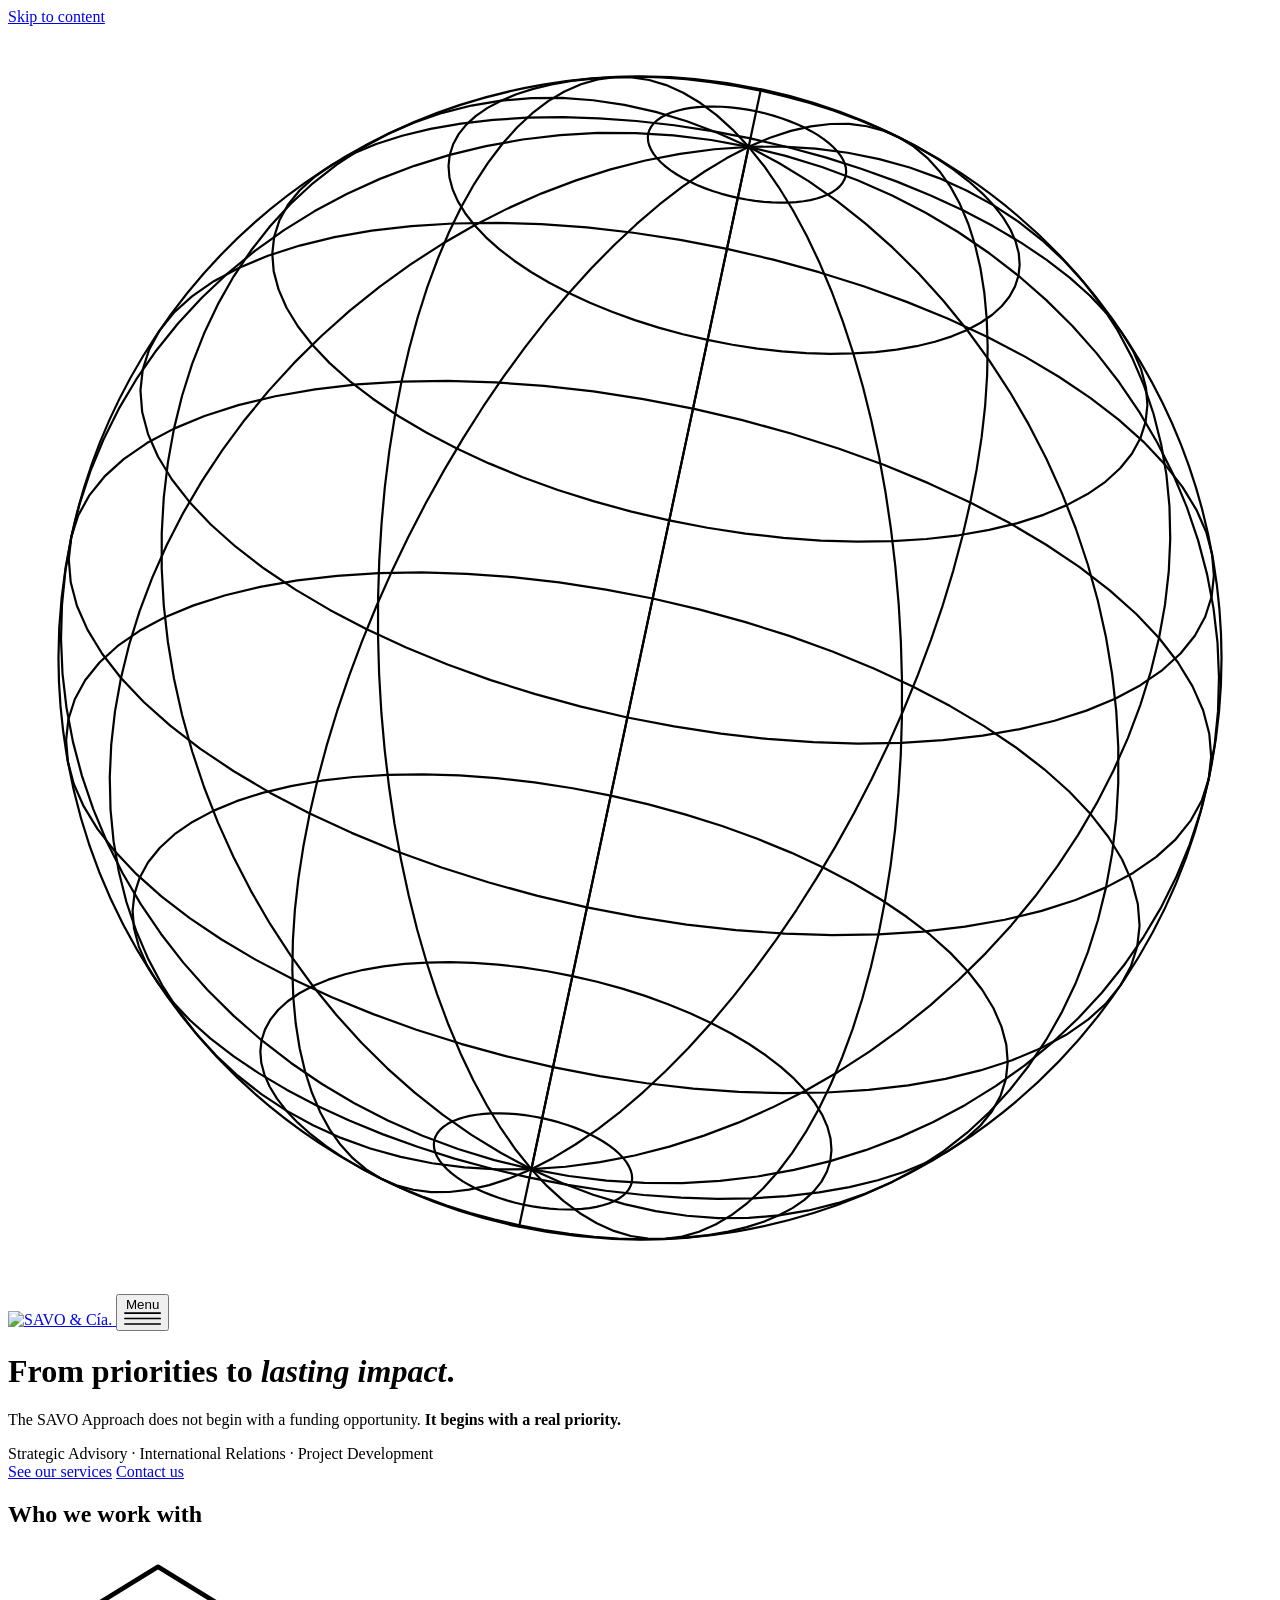
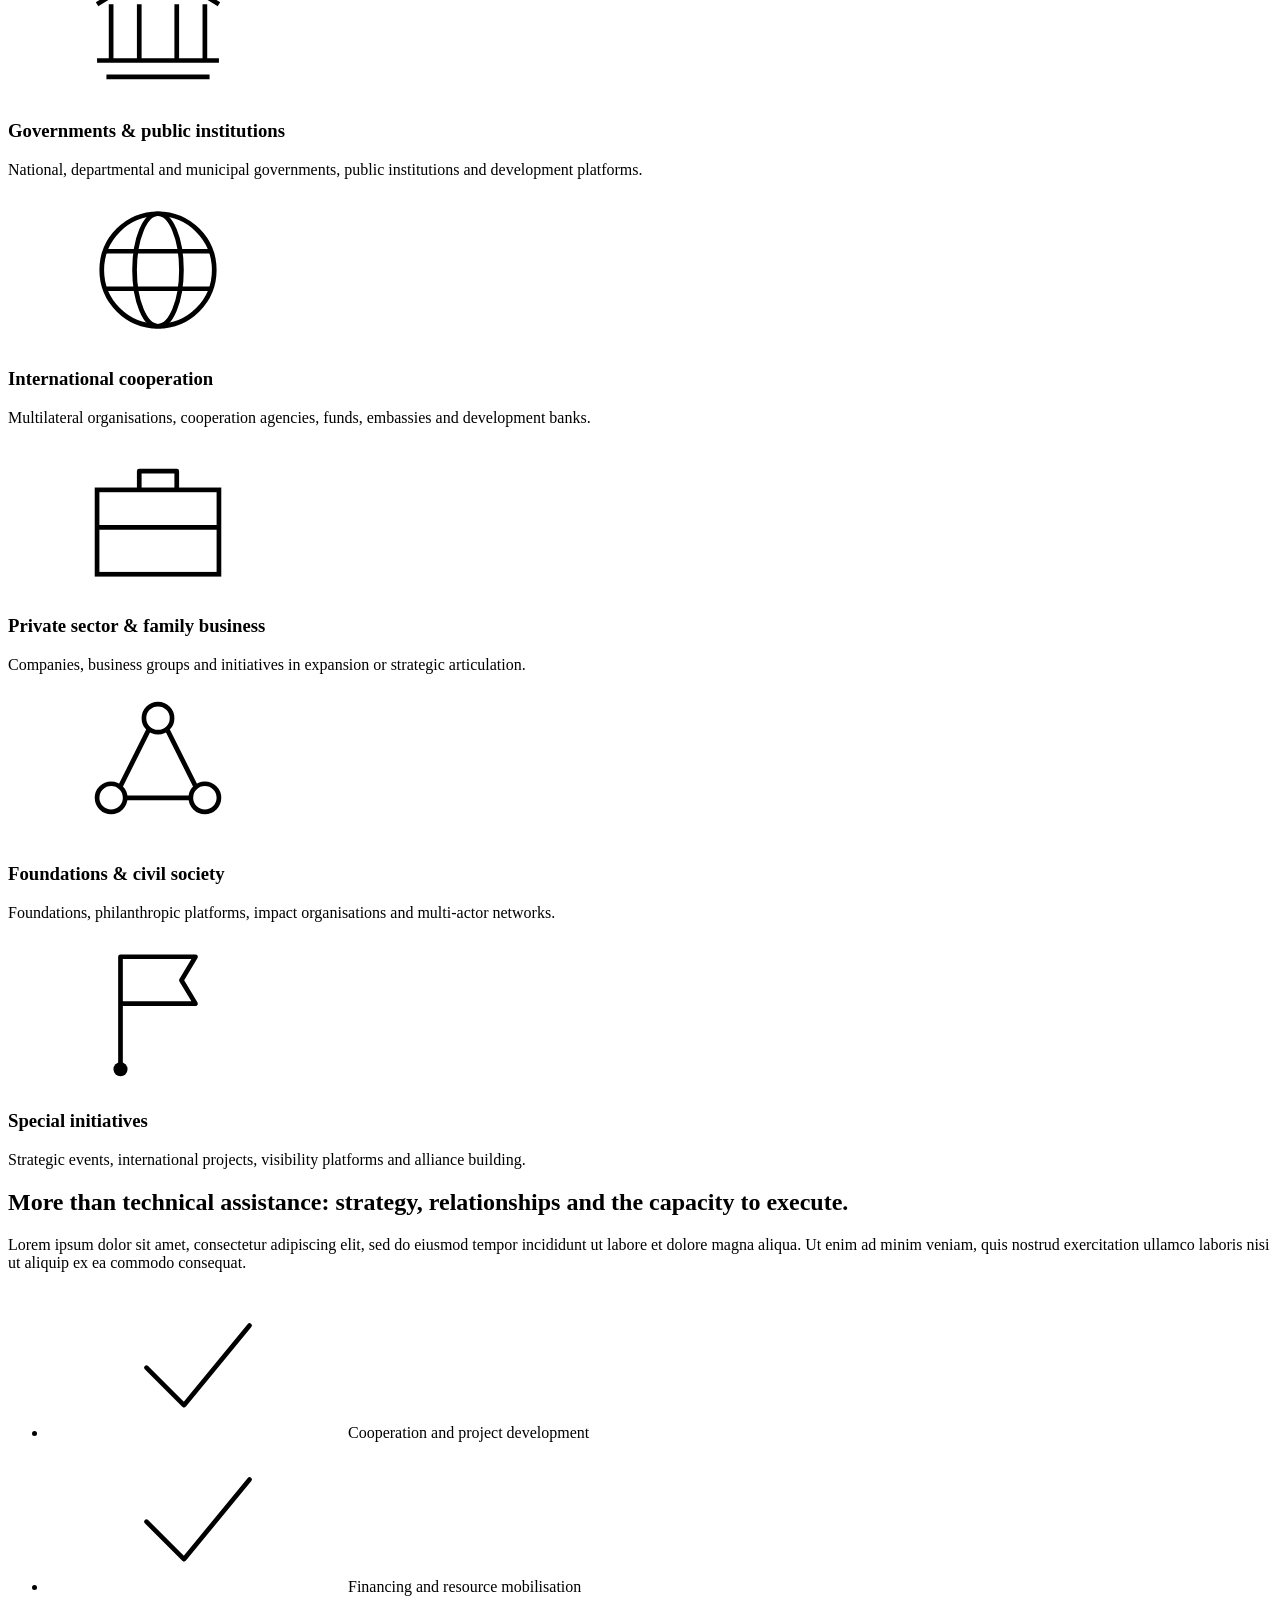
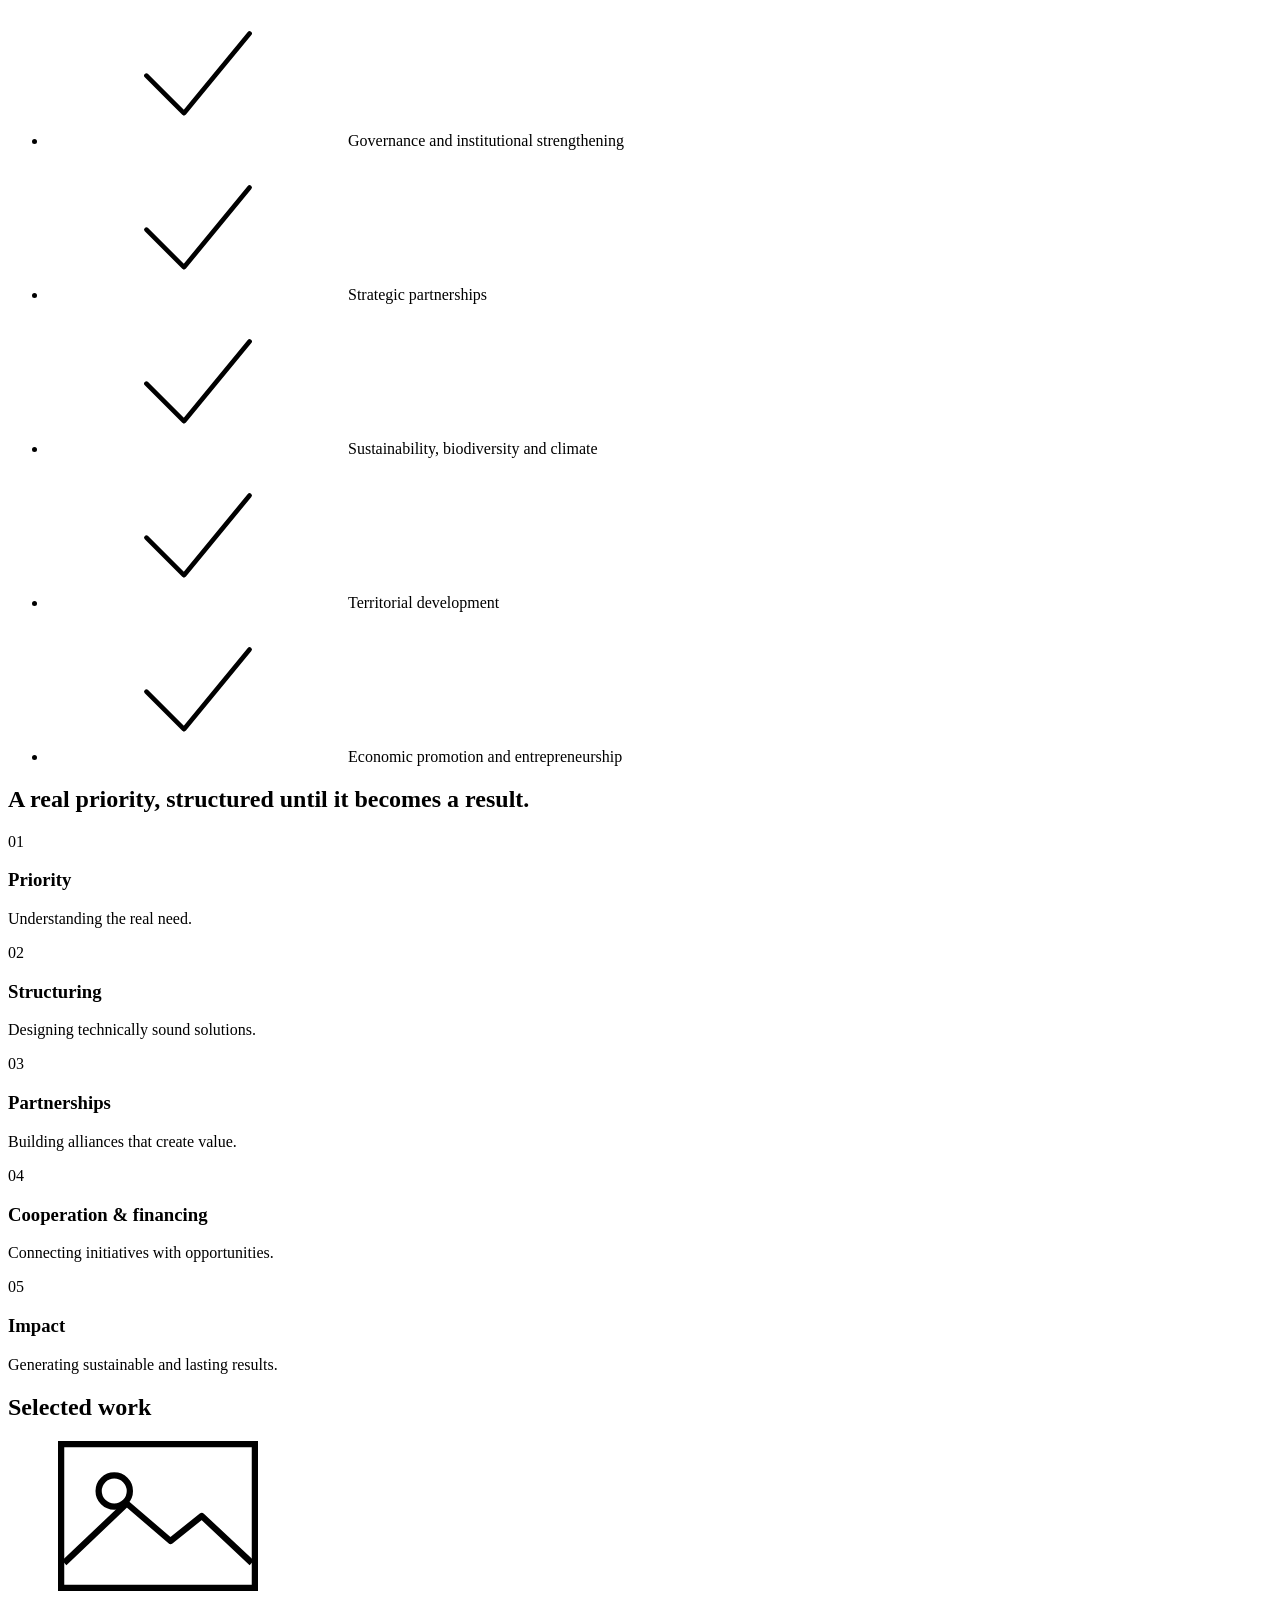
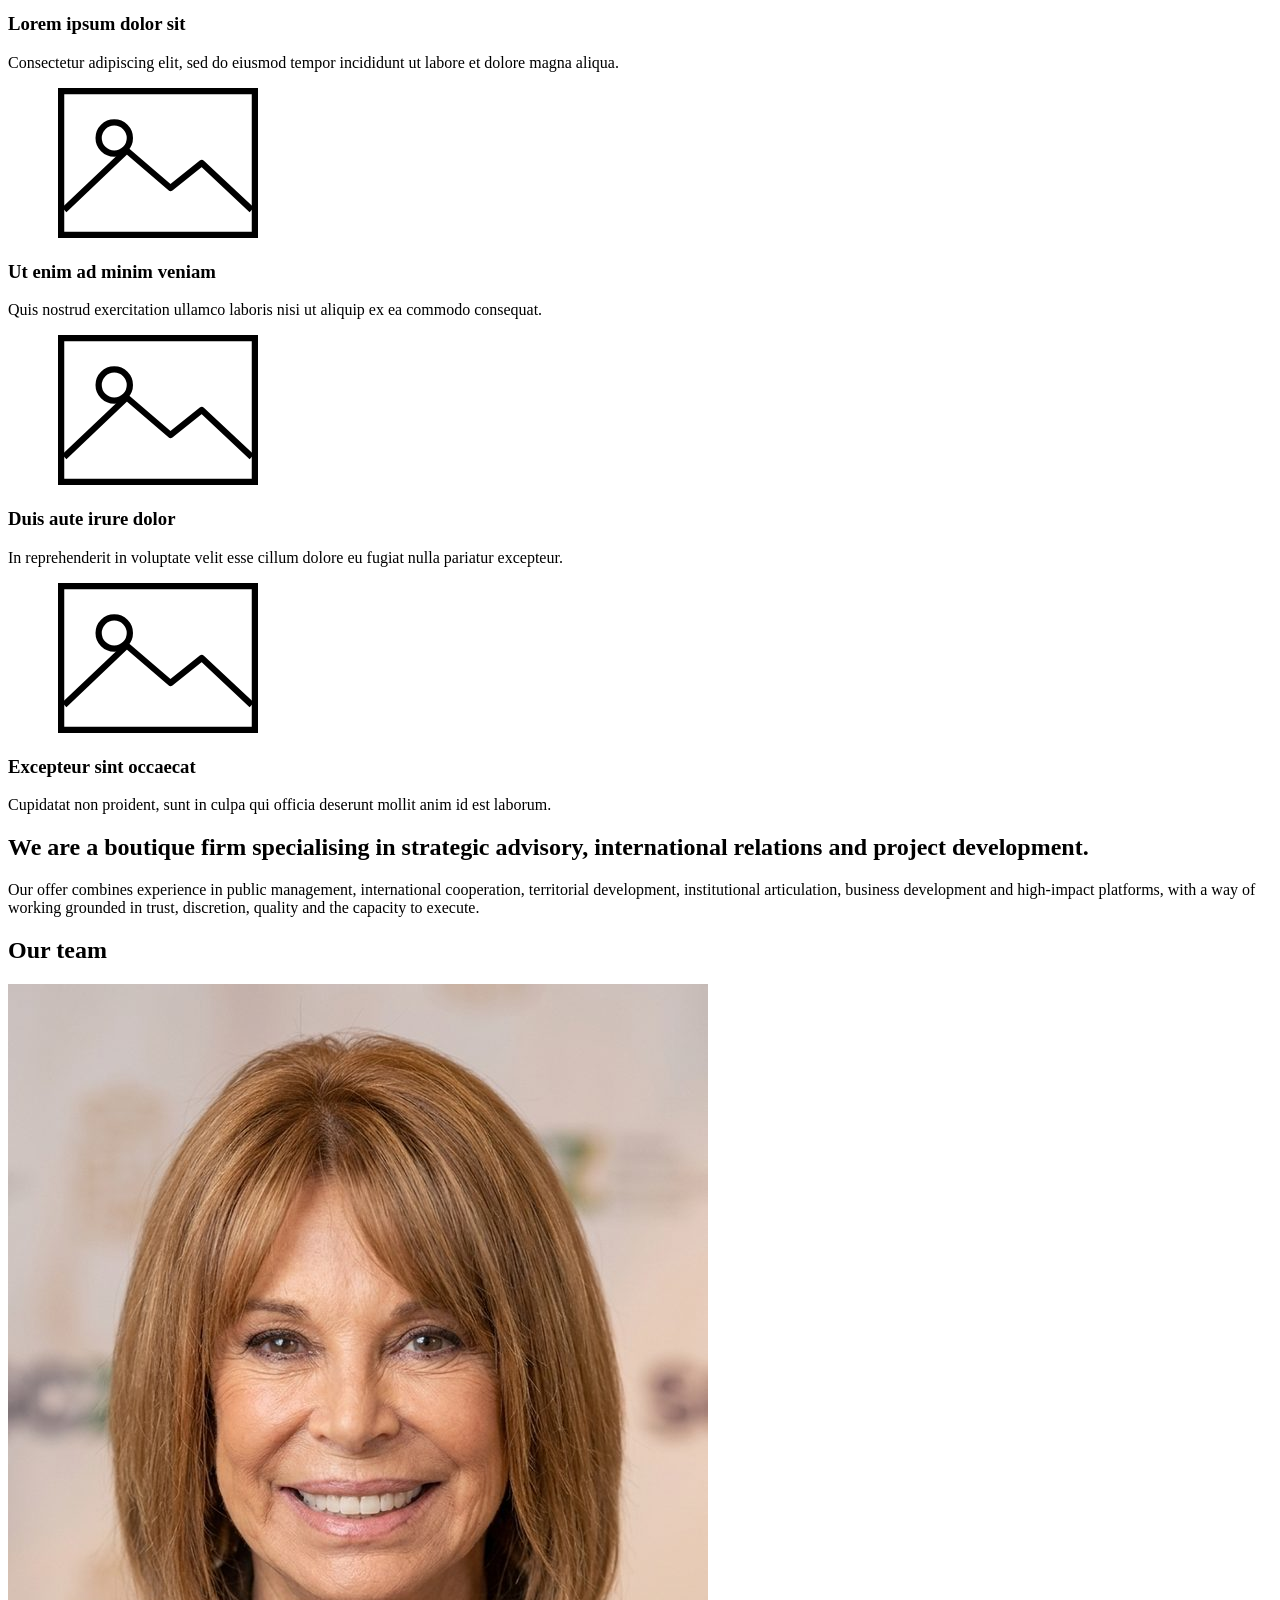
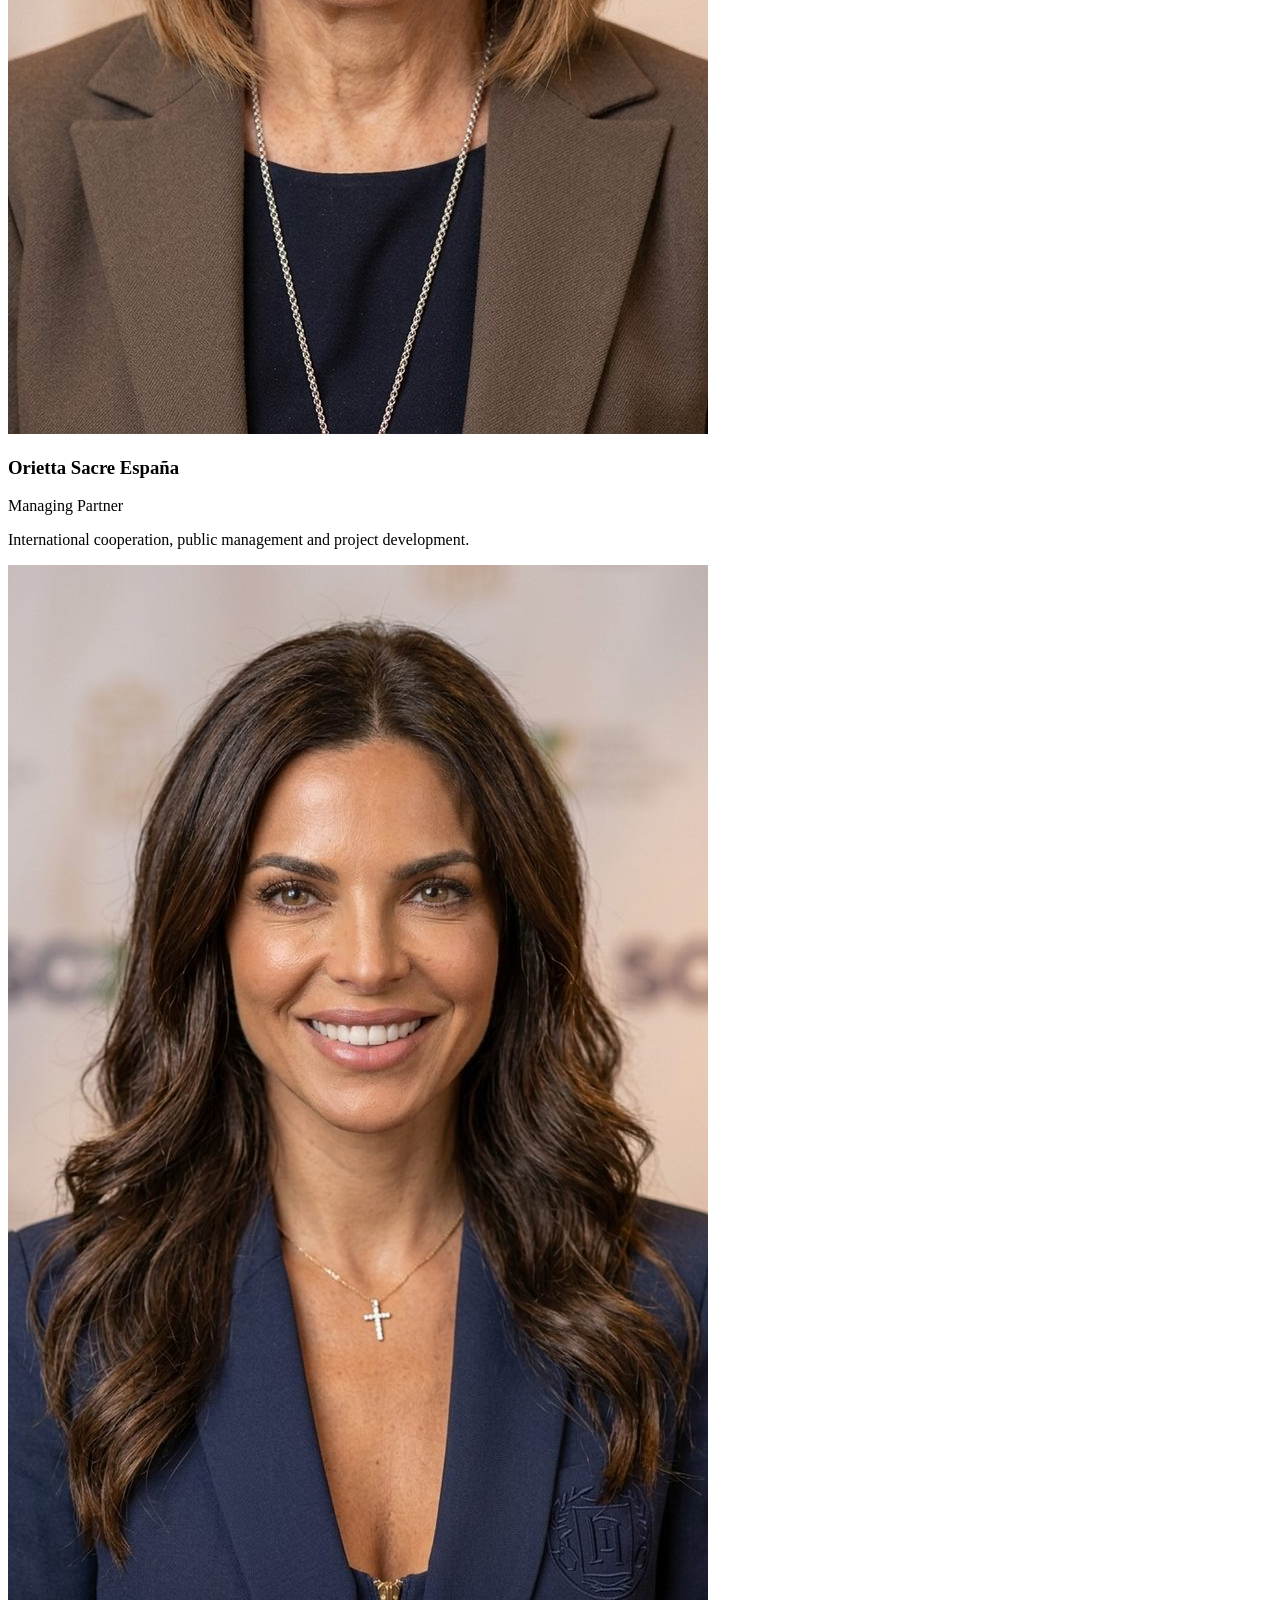
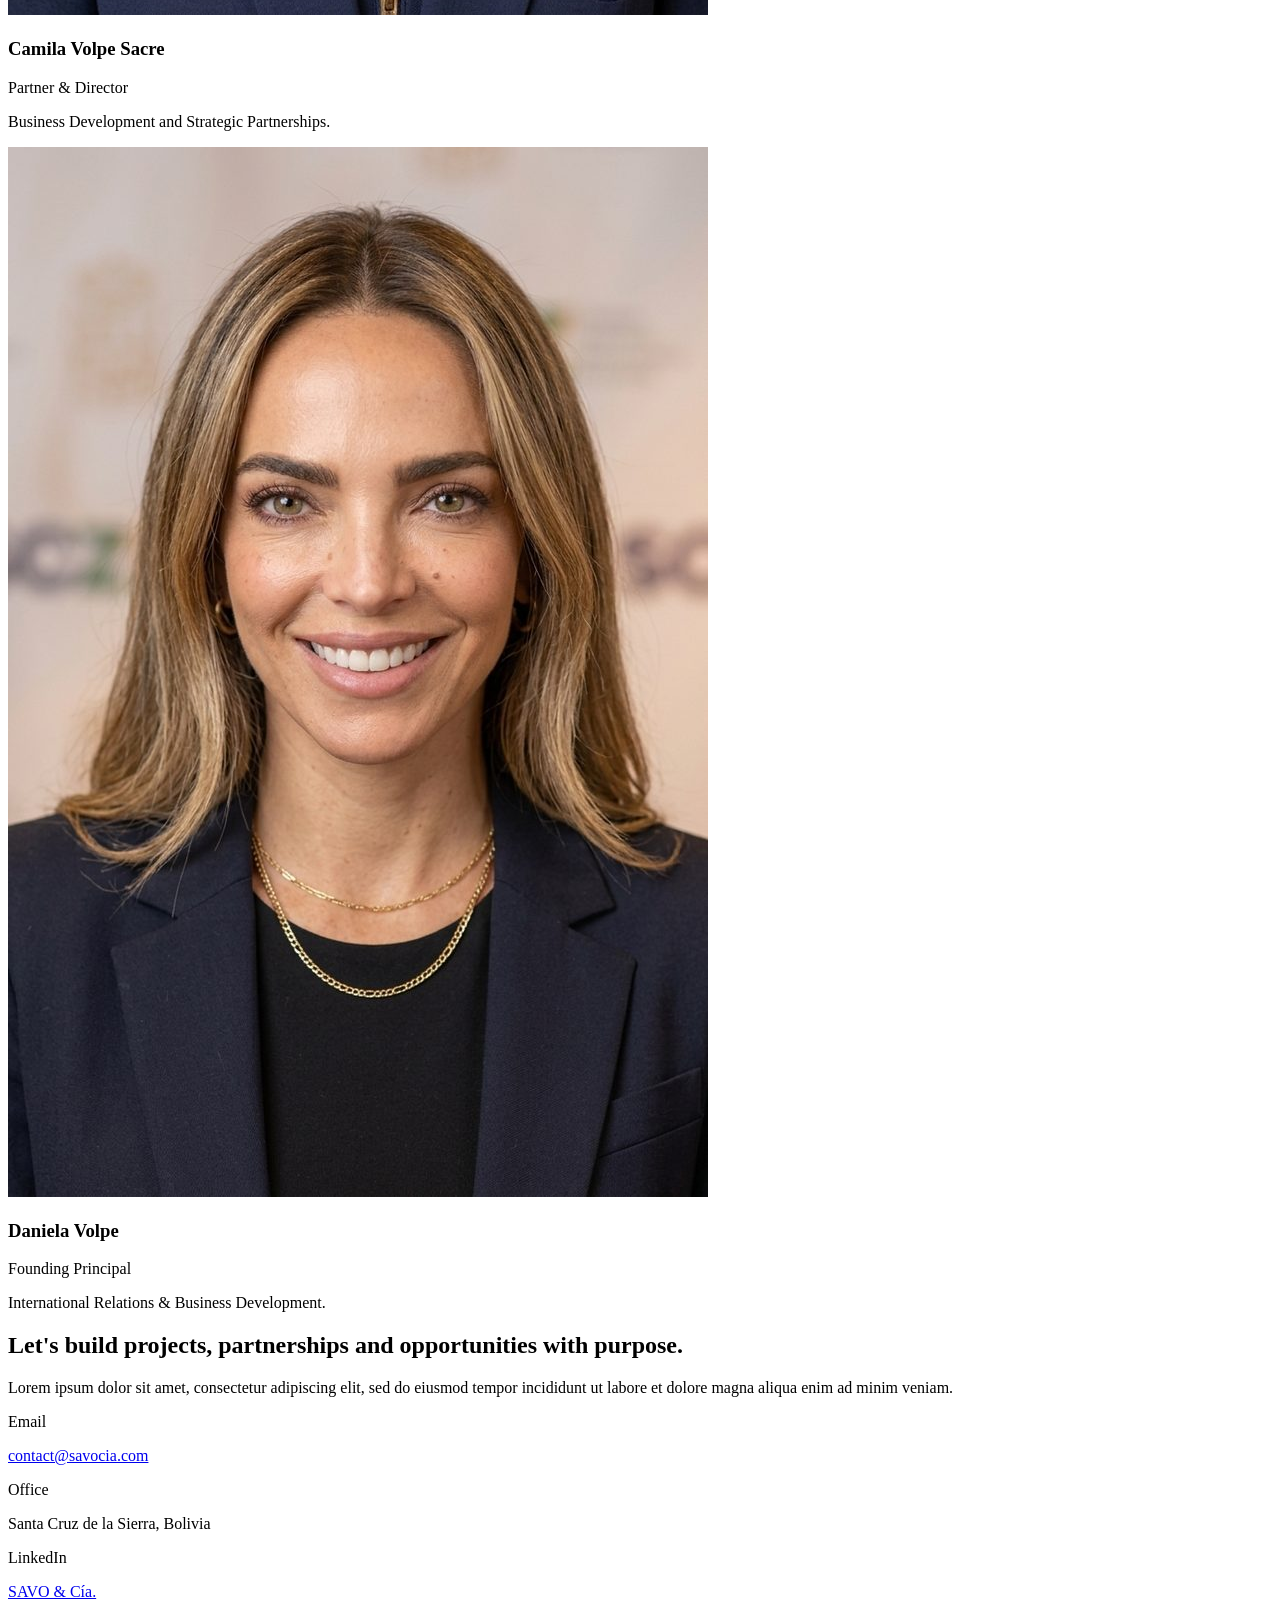
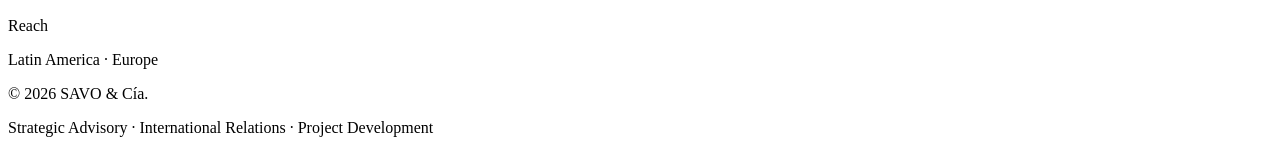
==== en/index.html @ 2169310a "Replace stock team photos with the real partner portraits Cropped to 2:3 and optimised: 1.9MB of sou" ====
<!DOCTYPE html>
<html lang="en">
<head>
<meta charset="utf-8">
<meta name="robots" content="noindex, nofollow">
<meta name="viewport" content="width=device-width, initial-scale=1">
<title>SAVO &amp; Cía. — Strategic Advisory, International Relations, Project Development</title>
<meta name="description" content="A Bolivian boutique strategic advisory firm. We help institutions and territories turn real development priorities into structured initiatives that attract partnerships, cooperation and financing.">
<link rel="canonical" href="https://www.savocia.com/en/">
<link rel="alternate" hreflang="es" href="https://www.savocia.com/es/">
<link rel="alternate" hreflang="en" href="https://www.savocia.com/en/">
<link rel="alternate" hreflang="x-default" href="https://www.savocia.com/">
<meta property="og:type" content="website">
<meta property="og:locale" content="en">
<meta property="og:title" content="SAVO &amp; Cía.">
<meta property="og:description" content="From priorities to lasting impact. Strategic advisory, international relations and project development.">
<meta property="og:url" content="https://www.savocia.com/en/">
<link rel="icon" href="../assets/brand/isotype.svg" type="image/svg+xml">
<link rel="preconnect" href="https://fonts.googleapis.com">
<link rel="preconnect" href="https://fonts.gstatic.com" crossorigin>
<link rel="stylesheet" href="https://fonts.googleapis.com/css2?family=Zen+Kaku+Gothic+New:wght@300;400;500;700&display=swap">
<link rel="stylesheet" href="../assets/css/savo.css">
</head>
<body>
<svg width="0" height="0" style="position:absolute" aria-hidden="true" focusable="false">
  <symbol id="ph-image" viewBox="0 0 32 24">
    <rect x="0.5" y="0.5" width="31" height="23" fill="none" stroke="currentColor"/>
    <circle cx="9" cy="8" r="2.5" fill="none" stroke="currentColor"/>
    <path d="M1 19.5 L11 10 L18 16 L23 12 L31 19.5" fill="none" stroke="currentColor" stroke-linejoin="round"/>
  </symbol>
  <symbol id="ic-public" viewBox="0 0 32 32">
    <path d="M3 12 L16 4 L29 12" fill="none" stroke="currentColor" stroke-linejoin="round"/>
    <path d="M6 12 V24 M12 12 V24 M20 12 V24 M26 12 V24" fill="none" stroke="currentColor"/>
    <path d="M3 24 H29 M5 27.5 H27" fill="none" stroke="currentColor"/>
  </symbol>
  <symbol id="ic-coop" viewBox="0 0 32 32">
    <circle cx="16" cy="16" r="12" fill="none" stroke="currentColor"/>
    <ellipse cx="16" cy="16" rx="5" ry="12" fill="none" stroke="currentColor"/>
    <path d="M4.5 12 H27.5 M4.5 20 H27.5" fill="none" stroke="currentColor"/>
  </symbol>
  <symbol id="ic-private" viewBox="0 0 32 32">
    <rect x="3" y="10" width="26" height="18" fill="none" stroke="currentColor"/>
    <path d="M12 10 V6 h8 v4" fill="none" stroke="currentColor" stroke-linejoin="round"/>
    <path d="M3 18 H29" fill="none" stroke="currentColor"/>
  </symbol>
  <symbol id="ic-civil" viewBox="0 0 32 32">
    <circle cx="16" cy="6" r="3" fill="none" stroke="currentColor"/>
    <circle cx="6" cy="23" r="3" fill="none" stroke="currentColor"/>
    <circle cx="26" cy="23" r="3" fill="none" stroke="currentColor"/>
    <path d="M14 8.5 L8 20.5 M18 8.5 L24 20.5 M9 23 H23" fill="none" stroke="currentColor"/>
  </symbol>
  <symbol id="ic-special" viewBox="0 0 32 32">
    <path d="M8 28 V4 h16 l-3 5 3 5 H8" fill="none" stroke="currentColor" stroke-linejoin="round"/>
    <circle cx="8" cy="28" r="1.5" fill="currentColor" stroke="none"/>
  </symbol>
  <symbol id="ic-check" viewBox="0 0 32 32">
    <path d="M5 17 L13 25 L27 8" fill="none" stroke="currentColor" stroke-width="1" stroke-linecap="round" stroke-linejoin="round"/>
  </symbol>
  <symbol id="ph-person" viewBox="0 0 32 32">
    <rect x="0.5" y="0.5" width="31" height="31" fill="none" stroke="currentColor"/>
    <circle cx="16" cy="13" r="4.5" fill="none" stroke="currentColor"/>
    <path d="M7.5 27 C7.5 21.5 11.5 19 16 19 C20.5 19 24.5 21.5 24.5 27" fill="none" stroke="currentColor" stroke-linecap="round"/>
  </symbol>
</svg>
<a class="skip" href="#coverage">Skip to content</a>

<div class="menu-overlay" id="menu-overlay" hidden>
  <div class="wrap menu-inner">
    <div class="menu-head">
      <a class="mark" href="./" aria-label="SAVO &amp; Cía., home">
        <img src="../assets/brand/logotype-cream.svg" alt="SAVO &amp; Cía.">
      </a>
      <button class="menu-close" aria-label="Close menu">
        <svg viewBox="0 0 44 44" aria-hidden="true">
          <line x1="5" y1="5" x2="39" y2="39" stroke="currentColor" stroke-width="1.5" stroke-linecap="round"/>
          <line x1="39" y1="5" x2="5" y2="39" stroke="currentColor" stroke-width="1.5" stroke-linecap="round"/>
        </svg>
      </button>
    </div>
      <nav class="menu-nav" aria-label="Principal">
        <a href="./" aria-current="page">Home</a>
        <a href="#areas">What we do</a>
        <a href="#approach">The approach</a>
        <a href="#work">Work</a>
        <a href="#team">Team</a>
        <a href="#contact">Contact</a>
      </nav>
      <a class="lang" href="../es/" data-lang-switch="es" aria-label="Cambiar a español"><b>EN</b> <span>/ ES</span></a>
  </div>
</div>

<div class="field">
  <div class="wrap">
    <div class="hero-globe" aria-hidden="true" data-tilt="26"><svg viewBox="0 0 200 200" fill="none" stroke="currentColor" stroke-width="0.35" stroke-linejoin="round" stroke-linecap="round"><g transform="rotate(12 100.0 100.0)"><circle cx="100.0" cy="100.0" r="92.0"/><path d="M115.98,181.43 L115.91,182.04 L115.73,182.65 L115.43,183.25 L115.01,183.83 L114.48,184.39 L113.84,184.93 L113.09,185.45 L112.24,185.93 L111.30,186.38 L110.27,186.80 L109.16,187.17 L107.99,187.50 L106.75,187.78 L105.46,188.01 L104.13,188.20 L102.77,188.33 L101.39,188.41 L100.00,188.44 L98.61,188.41 L97.23,188.33 L95.87,188.20 L94.54,188.01 L93.25,187.78 L92.01,187.50 L90.84,187.17 L89.73,186.80 L88.70,186.38 L87.76,185.93 L86.91,185.45 L86.16,184.93 L85.52,184.39 L84.99,183.83 L84.57,183.25 L84.27,182.65 L84.09,182.04 L84.02,181.43 L84.09,180.82 L84.27,180.22 L84.57,179.62 L84.99,179.04 L85.52,178.47 L86.16,177.93 L86.91,177.42 L87.76,176.93 L88.70,176.48 L89.73,176.07 L90.84,175.70 L92.01,175.37 L93.25,175.09 L94.54,174.85 L95.87,174.67 L97.23,174.54 L98.61,174.46 L100.00,174.43 L101.39,174.46 L102.77,174.54 L104.13,174.67 L105.46,174.85 L106.75,175.09 L107.99,175.37 L109.16,175.70 L110.27,176.07 L111.30,176.48 L112.24,176.93 L113.09,177.42 L113.84,177.93 L114.48,178.47 L115.01,179.04 L115.43,179.62 L115.73,180.22 L115.91,180.82 L115.98,181.43"/><path d="M146.00,171.61 L145.82,173.37 L145.30,175.11 L144.43,176.83 L143.23,178.51 L141.69,180.13 L139.84,181.69 L137.68,183.18 L135.24,184.57 L132.53,185.87 L129.57,187.06 L126.38,188.13 L123.00,189.07 L119.44,189.89 L115.73,190.56 L111.91,191.09 L107.99,191.47 L104.01,191.70 L100.00,191.78 L95.99,191.70 L92.01,191.47 L88.09,191.09 L84.27,190.56 L80.56,189.89 L77.00,189.07 L73.62,188.13 L70.43,187.06 L67.47,185.87 L64.76,184.57 L62.32,183.18 L60.16,181.69 L58.31,180.13 L56.77,178.51 L55.57,176.83 L54.70,175.11 L54.18,173.37 L54.00,171.61 L54.18,169.85 L54.70,168.11 L55.57,166.39 L56.77,164.71 L58.31,163.09 L60.16,161.53 L62.32,160.04 L64.76,158.65 L67.47,157.35 L70.43,156.16 L73.62,155.09 L77.00,154.15 L80.56,153.34 L84.27,152.66 L88.09,152.13 L92.01,151.75 L95.99,151.52 L100.00,151.45 L104.01,151.52 L107.99,151.75 L111.91,152.13 L115.73,152.66 L119.44,153.34 L123.00,154.15 L126.38,155.09 L129.57,156.16 L132.53,157.35 L135.24,158.65 L137.68,160.04 L139.84,161.53 L141.69,163.09 L143.23,164.71 L144.43,166.39 L145.30,168.11 L145.82,169.85 L146.00,171.61"/><path d="M170.48,153.15 L170.21,155.84 L169.41,158.52 L168.07,161.15 L166.23,163.72 L163.87,166.21 L161.03,168.60 L157.73,170.87 L153.99,173.01 L149.83,175.00 L145.30,176.82 L140.42,178.46 L135.24,179.91 L129.78,181.15 L124.10,182.18 L118.24,182.99 L112.24,183.58 L106.14,183.93 L100.00,184.05 L93.86,183.93 L87.76,183.58 L81.76,182.99 L75.90,182.18 L70.22,181.15 L64.76,179.91 L59.58,178.46 L54.70,176.82 L50.17,175.00 L46.01,173.01 L42.27,170.87 L38.97,168.60 L36.13,166.21 L33.77,163.72 L31.93,161.15 L30.59,158.52 L29.79,155.84 L29.52,153.15 L29.79,150.46 L30.59,147.79 L31.93,145.16 L33.77,142.58 L36.13,140.09 L38.97,137.70 L42.27,135.43 L46.01,133.29 L50.17,131.31 L54.70,129.48 L59.58,127.84 L64.76,126.40 L70.22,125.15 L75.90,124.12 L81.76,123.31 L87.76,122.73 L93.86,122.37 L100.00,122.26 L106.14,122.37 L112.24,122.73 L118.24,123.31 L124.10,124.12 L129.78,125.15 L135.24,126.40 L140.42,127.84 L145.30,129.48 L149.83,131.31 L153.99,133.29 L157.73,135.43 L161.03,137.70 L163.87,140.09 L166.23,142.58 L168.07,145.16 L169.41,147.79 L170.21,150.46 L170.48,153.15"/><path d="M186.45,128.28 L186.12,131.58 L185.14,134.86 L183.51,138.09 L181.24,141.24 L178.35,144.30 L174.87,147.23 L170.82,150.02 L166.23,152.64 L161.13,155.08 L155.57,157.31 L149.59,159.33 L143.23,161.10 L136.54,162.63 L129.57,163.89 L122.38,164.89 L115.01,165.60 L107.53,166.04 L100.00,166.18 L92.47,166.04 L84.99,165.60 L77.62,164.89 L70.43,163.89 L63.46,162.63 L56.77,161.10 L50.41,159.33 L44.43,157.31 L38.87,155.08 L33.77,152.64 L29.18,150.02 L25.13,147.23 L21.65,144.30 L18.76,141.24 L16.49,138.09 L14.86,134.86 L13.88,131.58 L13.55,128.28 L13.88,124.98 L14.86,121.70 L16.49,118.47 L18.76,115.32 L21.65,112.26 L25.13,109.33 L29.18,106.54 L33.77,103.92 L38.87,101.48 L44.43,99.25 L50.41,97.24 L56.77,95.46 L63.46,93.93 L70.43,92.67 L77.62,91.67 L84.99,90.96 L92.47,90.53 L100.00,90.38 L107.53,90.53 L115.01,90.96 L122.38,91.67 L129.57,92.67 L136.54,93.93 L143.23,95.46 L149.59,97.24 L155.57,99.25 L161.13,101.48 L166.23,103.92 L170.82,106.54 L174.87,109.33 L178.35,112.26 L181.24,115.32 L183.51,118.47 L185.14,121.70 L186.12,124.98 L186.45,128.28"/><path d="M192.00,100.00 L191.65,103.52 L190.60,107.00 L188.87,110.44 L186.45,113.79 L183.38,117.04 L179.67,120.17 L175.36,123.13 L170.48,125.92 L165.05,128.52 L159.14,130.89 L152.77,133.04 L146.00,134.93 L138.88,136.55 L131.47,137.90 L123.81,138.96 L115.98,139.72 L108.02,140.18 L100.00,140.33 L91.98,140.18 L84.02,139.72 L76.19,138.96 L68.53,137.90 L61.12,136.55 L54.00,134.93 L47.23,133.04 L40.86,130.89 L34.95,128.52 L29.52,125.92 L24.64,123.13 L20.33,120.17 L16.62,117.04 L13.55,113.79 L11.13,110.44 L9.40,107.00 L8.35,103.52 L8.00,100.00 L8.35,96.48 L9.40,93.00 L11.13,89.56 L13.55,86.21 L16.62,82.96 L20.33,79.83 L24.64,76.87 L29.52,74.08 L34.95,71.48 L40.86,69.11 L47.23,66.96 L54.00,65.07 L61.12,63.45 L68.53,62.10 L76.19,61.04 L84.02,60.28 L91.98,59.82 L100.00,59.67 L108.02,59.82 L115.98,60.28 L123.81,61.04 L131.47,62.10 L138.88,63.45 L146.00,65.07 L152.77,66.96 L159.14,69.11 L165.05,71.48 L170.48,74.08 L175.36,76.87 L179.67,79.83 L183.38,82.96 L186.45,86.21 L188.87,89.56 L190.60,93.00 L191.65,96.48 L192.00,100.00"/><path d="M186.45,71.72 L186.12,75.02 L185.14,78.30 L183.51,81.53 L181.24,84.68 L178.35,87.74 L174.87,90.67 L170.82,93.46 L166.23,96.08 L161.13,98.52 L155.57,100.75 L149.59,102.76 L143.23,104.54 L136.54,106.07 L129.57,107.33 L122.38,108.33 L115.01,109.04 L107.53,109.47 L100.00,109.62 L92.47,109.47 L84.99,109.04 L77.62,108.33 L70.43,107.33 L63.46,106.07 L56.77,104.54 L50.41,102.76 L44.43,100.75 L38.87,98.52 L33.77,96.08 L29.18,93.46 L25.13,90.67 L21.65,87.74 L18.76,84.68 L16.49,81.53 L14.86,78.30 L13.88,75.02 L13.55,71.72 L13.88,68.42 L14.86,65.14 L16.49,61.91 L18.76,58.76 L21.65,55.70 L25.13,52.77 L29.18,49.98 L33.77,47.36 L38.87,44.92 L44.43,42.69 L50.41,40.67 L56.77,38.90 L63.46,37.37 L70.43,36.11 L77.62,35.11 L84.99,34.40 L92.47,33.96 L100.00,33.82 L107.53,33.96 L115.01,34.40 L122.38,35.11 L129.57,36.11 L136.54,37.37 L143.23,38.90 L149.59,40.67 L155.57,42.69 L161.13,44.92 L166.23,47.36 L170.82,49.98 L174.87,52.77 L178.35,55.70 L181.24,58.76 L183.51,61.91 L185.14,65.14 L186.12,68.42 L186.45,71.72"/><path d="M170.48,46.85 L170.21,49.54 L169.41,52.21 L168.07,54.84 L166.23,57.42 L163.87,59.91 L161.03,62.30 L157.73,64.57 L153.99,66.71 L149.83,68.69 L145.30,70.52 L140.42,72.16 L135.24,73.60 L129.78,74.85 L124.10,75.88 L118.24,76.69 L112.24,77.27 L106.14,77.63 L100.00,77.74 L93.86,77.63 L87.76,77.27 L81.76,76.69 L75.90,75.88 L70.22,74.85 L64.76,73.60 L59.58,72.16 L54.70,70.52 L50.17,68.69 L46.01,66.71 L42.27,64.57 L38.97,62.30 L36.13,59.91 L33.77,57.42 L31.93,54.84 L30.59,52.21 L29.79,49.54 L29.52,46.85 L29.79,44.16 L30.59,41.48 L31.93,38.85 L33.77,36.28 L36.13,33.79 L38.97,31.40 L42.27,29.13 L46.01,26.99 L50.17,25.00 L54.70,23.18 L59.58,21.54 L64.76,20.09 L70.22,18.85 L75.90,17.82 L81.76,17.01 L87.76,16.42 L93.86,16.07 L100.00,15.95 L106.14,16.07 L112.24,16.42 L118.24,17.01 L124.10,17.82 L129.78,18.85 L135.24,20.09 L140.42,21.54 L145.30,23.18 L149.83,25.00 L153.99,26.99 L157.73,29.13 L161.03,31.40 L163.87,33.79 L166.23,36.28 L168.07,38.85 L169.41,41.48 L170.21,44.16 L170.48,46.85"/><path d="M146.00,28.39 L145.82,30.15 L145.30,31.89 L144.43,33.61 L143.23,35.29 L141.69,36.91 L139.84,38.47 L137.68,39.96 L135.24,41.35 L132.53,42.65 L129.57,43.84 L126.38,44.91 L123.00,45.85 L119.44,46.66 L115.73,47.34 L111.91,47.87 L107.99,48.25 L104.01,48.48 L100.00,48.55 L95.99,48.48 L92.01,48.25 L88.09,47.87 L84.27,47.34 L80.56,46.66 L77.00,45.85 L73.62,44.91 L70.43,43.84 L67.47,42.65 L64.76,41.35 L62.32,39.96 L60.16,38.47 L58.31,36.91 L56.77,35.29 L55.57,33.61 L54.70,31.89 L54.18,30.15 L54.00,28.39 L54.18,26.63 L54.70,24.89 L55.57,23.17 L56.77,21.49 L58.31,19.87 L60.16,18.31 L62.32,16.82 L64.76,15.43 L67.47,14.13 L70.43,12.94 L73.62,11.87 L77.00,10.93 L80.56,10.11 L84.27,9.44 L88.09,8.91 L92.01,8.53 L95.99,8.30 L100.00,8.22 L104.01,8.30 L107.99,8.53 L111.91,8.91 L115.73,9.44 L119.44,10.11 L123.00,10.93 L126.38,11.87 L129.57,12.94 L132.53,14.13 L135.24,15.43 L137.68,16.82 L139.84,18.31 L141.69,19.87 L143.23,21.49 L144.43,23.17 L145.30,24.89 L145.82,26.63 L146.00,28.39"/><path d="M115.98,18.57 L115.91,19.18 L115.73,19.78 L115.43,20.38 L115.01,20.96 L114.48,21.53 L113.84,22.07 L113.09,22.58 L112.24,23.07 L111.30,23.52 L110.27,23.93 L109.16,24.30 L107.99,24.63 L106.75,24.91 L105.46,25.15 L104.13,25.33 L102.77,25.46 L101.39,25.54 L100.00,25.57 L98.61,25.54 L97.23,25.46 L95.87,25.33 L94.54,25.15 L93.25,24.91 L92.01,24.63 L90.84,24.30 L89.73,23.93 L88.70,23.52 L87.76,23.07 L86.91,22.58 L86.16,22.07 L85.52,21.53 L84.99,20.96 L84.57,20.38 L84.27,19.78 L84.09,19.18 L84.02,18.57 L84.09,17.96 L84.27,17.35 L84.57,16.75 L84.99,16.17 L85.52,15.61 L86.16,15.07 L86.91,14.55 L87.76,14.07 L88.70,13.62 L89.73,13.20 L90.84,12.83 L92.01,12.50 L93.25,12.22 L94.54,11.99 L95.87,11.80 L97.23,11.67 L98.61,11.59 L100.00,11.56 L101.39,11.59 L102.77,11.67 L104.13,11.80 L105.46,11.99 L106.75,12.22 L107.99,12.50 L109.16,12.83 L110.27,13.20 L111.30,13.62 L112.24,14.07 L113.09,14.55 L113.84,15.07 L114.48,15.61 L115.01,16.17 L115.43,16.75 L115.73,17.35 L115.91,17.96 L115.98,18.57"/><g class="mers"><path class="mer" d="M100.00,182.69 L106.02,182.51 L112.01,181.98 L117.95,181.10 L123.81,179.87 L129.57,178.30 L135.21,176.39 L140.69,174.16 L146.00,171.61 L151.11,168.75 L156.01,165.60 L160.66,162.17 L165.05,158.47 L169.17,154.52 L172.99,150.34 L176.50,145.94 L179.67,141.34 L182.51,136.57 L185.00,131.64 L187.12,126.58 L188.87,121.40 L190.23,116.13 L191.21,110.79 L191.80,105.41 L192.00,100.00 L191.80,94.59 L191.21,89.21 L190.23,83.87 L188.87,78.60 L187.12,73.42 L185.00,68.36 L182.51,63.43 L179.67,58.66 L176.50,54.06 L172.99,49.66 L169.17,45.48 L165.05,41.53 L160.66,37.83 L156.01,34.40 L151.11,31.25 L146.00,28.39 L140.69,25.84 L135.21,23.61 L129.57,21.70 L123.81,20.13 L117.95,18.90 L112.01,18.02 L106.02,17.49 L100.00,17.31"/><path class="mer" d="M100.00,182.69 L105.21,183.83 L110.40,184.61 L115.54,185.03 L120.62,185.09 L125.61,184.78 L130.49,184.11 L135.24,183.08 L139.84,181.69 L144.26,179.96 L148.50,177.88 L152.53,175.46 L156.34,172.73 L159.90,169.68 L163.21,166.34 L166.25,162.71 L169.00,158.81 L171.46,154.66 L173.61,150.27 L175.45,145.67 L176.96,140.88 L178.14,135.91 L178.99,130.79 L179.50,125.53 L179.67,120.17 L179.50,114.71 L178.99,109.20 L178.14,103.65 L176.96,98.08 L175.45,92.52 L173.61,86.99 L171.46,81.51 L169.00,76.12 L166.25,70.83 L163.21,65.66 L159.90,60.64 L156.34,55.79 L152.53,51.13 L148.50,46.67 L144.26,42.45 L139.84,38.47 L135.24,34.76 L130.49,31.32 L125.61,28.18 L120.62,25.35 L115.54,22.83 L110.40,20.65 L105.21,18.81 L100.00,17.31"/><path class="mer" d="M100.00,182.69 L103.01,184.80 L106.00,186.54 L108.97,187.91 L111.91,188.91 L114.79,189.53 L117.60,189.76 L120.35,189.61 L123.00,189.07 L125.56,188.16 L128.00,186.86 L130.33,185.20 L132.53,183.17 L134.58,180.78 L136.49,178.05 L138.25,174.98 L139.84,171.59 L141.26,167.90 L142.50,163.91 L143.56,159.65 L144.43,155.14 L145.12,150.39 L145.61,145.42 L145.90,140.26 L146.00,134.93 L145.90,129.44 L145.61,123.84 L145.12,118.12 L144.43,112.34 L143.56,106.49 L142.50,100.62 L141.26,94.75 L139.84,88.90 L138.25,83.10 L136.49,77.37 L134.58,71.74 L132.53,66.23 L130.33,60.86 L128.00,55.66 L125.56,50.65 L123.00,45.85 L120.35,41.29 L117.60,36.97 L114.79,32.93 L111.91,29.17 L108.97,25.71 L106.00,22.58 L103.01,19.77 L100.00,17.31"/><path class="mer" d="M100.00,182.69 L100.00,185.15 L100.00,187.25 L100.00,188.97 L100.00,190.31 L100.00,191.26 L100.00,191.83 L100.00,192.00 L100.00,191.78 L100.00,191.16 L100.00,190.15 L100.00,188.76 L100.00,186.99 L100.00,184.84 L100.00,182.33 L100.00,179.47 L100.00,176.27 L100.00,172.74 L100.00,168.90 L100.00,164.77 L100.00,160.36 L100.00,155.69 L100.00,150.78 L100.00,145.65 L100.00,140.33 L100.00,134.84 L100.00,129.19 L100.00,123.42 L100.00,117.55 L100.00,111.61 L100.00,105.62 L100.00,99.60 L100.00,93.58 L100.00,87.59 L100.00,81.66 L100.00,75.80 L100.00,70.05 L100.00,64.42 L100.00,58.95 L100.00,53.65 L100.00,48.55 L100.00,43.68 L100.00,39.04 L100.00,34.66 L100.00,30.57 L100.00,26.77 L100.00,23.28 L100.00,20.13 L100.00,17.31"/><path class="mer" d="M100.00,182.69 L96.99,184.80 L94.00,186.54 L91.03,187.91 L88.09,188.91 L85.21,189.53 L82.40,189.76 L79.65,189.61 L77.00,189.07 L74.44,188.16 L72.00,186.86 L69.67,185.20 L67.47,183.17 L65.42,180.78 L63.51,178.05 L61.75,174.98 L60.16,171.59 L58.74,167.90 L57.50,163.91 L56.44,159.65 L55.57,155.14 L54.88,150.39 L54.39,145.42 L54.10,140.26 L54.00,134.93 L54.10,129.44 L54.39,123.84 L54.88,118.12 L55.57,112.34 L56.44,106.49 L57.50,100.62 L58.74,94.75 L60.16,88.90 L61.75,83.10 L63.51,77.37 L65.42,71.74 L67.47,66.23 L69.67,60.86 L72.00,55.66 L74.44,50.65 L77.00,45.85 L79.65,41.29 L82.40,36.97 L85.21,32.93 L88.09,29.17 L91.03,25.71 L94.00,22.58 L96.99,19.77 L100.00,17.31"/><path class="mer" d="M100.00,182.69 L94.79,183.83 L89.60,184.61 L84.46,185.03 L79.38,185.09 L74.39,184.78 L69.51,184.11 L64.76,183.08 L60.16,181.69 L55.74,179.96 L51.50,177.88 L47.47,175.46 L43.66,172.73 L40.10,169.68 L36.79,166.34 L33.75,162.71 L31.00,158.81 L28.54,154.66 L26.39,150.27 L24.55,145.67 L23.04,140.88 L21.86,135.91 L21.01,130.79 L20.50,125.53 L20.33,120.17 L20.50,114.71 L21.01,109.20 L21.86,103.65 L23.04,98.08 L24.55,92.52 L26.39,86.99 L28.54,81.51 L31.00,76.12 L33.75,70.83 L36.79,65.66 L40.10,60.64 L43.66,55.79 L47.47,51.13 L51.50,46.67 L55.74,42.45 L60.16,38.47 L64.76,34.76 L69.51,31.32 L74.39,28.18 L79.38,25.35 L84.46,22.83 L89.60,20.65 L94.79,18.81 L100.00,17.31"/><path class="mer" d="M100.00,182.69 L93.98,182.51 L87.99,181.98 L82.05,181.10 L76.19,179.87 L70.43,178.30 L64.79,176.39 L59.31,174.16 L54.00,171.61 L48.89,168.75 L43.99,165.60 L39.34,162.17 L34.95,158.47 L30.83,154.52 L27.01,150.34 L23.50,145.94 L20.33,141.34 L17.49,136.57 L15.00,131.64 L12.88,126.58 L11.13,121.40 L9.77,116.13 L8.79,110.79 L8.20,105.41 L8.00,100.00 L8.20,94.59 L8.79,89.21 L9.77,83.87 L11.13,78.60 L12.88,73.42 L15.00,68.36 L17.49,63.43 L20.33,58.66 L23.50,54.06 L27.01,49.66 L30.83,45.48 L34.95,41.53 L39.34,37.83 L43.99,34.40 L48.89,31.25 L54.00,28.39 L59.31,25.84 L64.79,23.61 L70.43,21.70 L76.19,20.13 L82.05,18.90 L87.99,18.02 L93.98,17.49 L100.00,17.31"/><path class="mer" d="M100.00,182.69 L94.79,181.19 L89.60,179.35 L84.46,177.17 L79.38,174.65 L74.39,171.82 L69.51,168.68 L64.76,165.24 L60.16,161.53 L55.74,157.55 L51.50,153.33 L47.47,148.87 L43.66,144.21 L40.10,139.36 L36.79,134.34 L33.75,129.17 L31.00,123.88 L28.54,118.49 L26.39,113.01 L24.55,107.48 L23.04,101.92 L21.86,96.35 L21.01,90.80 L20.50,85.29 L20.33,79.83 L20.50,74.47 L21.01,69.21 L21.86,64.09 L23.04,59.12 L24.55,54.33 L26.39,49.73 L28.54,45.34 L31.00,41.19 L33.75,37.29 L36.79,33.66 L40.10,30.32 L43.66,27.27 L47.47,24.54 L51.50,22.12 L55.74,20.04 L60.16,18.31 L64.76,16.92 L69.51,15.89 L74.39,15.22 L79.38,14.91 L84.46,14.97 L89.60,15.39 L94.79,16.17 L100.00,17.31"/><path class="mer" d="M100.00,182.69 L96.99,180.23 L94.00,177.42 L91.03,174.29 L88.09,170.83 L85.21,167.07 L82.40,163.03 L79.65,158.71 L77.00,154.15 L74.44,149.35 L72.00,144.34 L69.67,139.14 L67.47,133.77 L65.42,128.26 L63.51,122.63 L61.75,116.90 L60.16,111.10 L58.74,105.25 L57.50,99.38 L56.44,93.51 L55.57,87.66 L54.88,81.88 L54.39,76.16 L54.10,70.56 L54.00,65.07 L54.10,59.74 L54.39,54.58 L54.88,49.61 L55.57,44.86 L56.44,40.35 L57.50,36.09 L58.74,32.10 L60.16,28.41 L61.75,25.02 L63.51,21.95 L65.42,19.22 L67.47,16.83 L69.67,14.80 L72.00,13.14 L74.44,11.84 L77.00,10.93 L79.65,10.39 L82.40,10.24 L85.21,10.47 L88.09,11.09 L91.03,12.09 L94.00,13.46 L96.99,15.20 L100.00,17.31"/><path class="mer" d="M100.00,182.69 L100.00,179.87 L100.00,176.72 L100.00,173.23 L100.00,169.43 L100.00,165.34 L100.00,160.96 L100.00,156.32 L100.00,151.45 L100.00,146.35 L100.00,141.05 L100.00,135.58 L100.00,129.95 L100.00,124.20 L100.00,118.34 L100.00,112.41 L100.00,106.42 L100.00,100.40 L100.00,94.38 L100.00,88.39 L100.00,82.45 L100.00,76.58 L100.00,70.81 L100.00,65.16 L100.00,59.67 L100.00,54.35 L100.00,49.22 L100.00,44.31 L100.00,39.64 L100.00,35.23 L100.00,31.10 L100.00,27.26 L100.00,23.73 L100.00,20.53 L100.00,17.67 L100.00,15.16 L100.00,13.01 L100.00,11.24 L100.00,9.85 L100.00,8.84 L100.00,8.22 L100.00,8.00 L100.00,8.17 L100.00,8.74 L100.00,9.69 L100.00,11.03 L100.00,12.75 L100.00,14.85 L100.00,17.31"/><path class="mer" d="M100.00,182.69 L103.01,180.23 L106.00,177.42 L108.97,174.29 L111.91,170.83 L114.79,167.07 L117.60,163.03 L120.35,158.71 L123.00,154.15 L125.56,149.35 L128.00,144.34 L130.33,139.14 L132.53,133.77 L134.58,128.26 L136.49,122.63 L138.25,116.90 L139.84,111.10 L141.26,105.25 L142.50,99.38 L143.56,93.51 L144.43,87.66 L145.12,81.88 L145.61,76.16 L145.90,70.56 L146.00,65.07 L145.90,59.74 L145.61,54.58 L145.12,49.61 L144.43,44.86 L143.56,40.35 L142.50,36.09 L141.26,32.10 L139.84,28.41 L138.25,25.02 L136.49,21.95 L134.58,19.22 L132.53,16.83 L130.33,14.80 L128.00,13.14 L125.56,11.84 L123.00,10.93 L120.35,10.39 L117.60,10.24 L114.79,10.47 L111.91,11.09 L108.97,12.09 L106.00,13.46 L103.01,15.20 L100.00,17.31"/><path class="mer" d="M100.00,182.69 L105.21,181.19 L110.40,179.35 L115.54,177.17 L120.62,174.65 L125.61,171.82 L130.49,168.68 L135.24,165.24 L139.84,161.53 L144.26,157.55 L148.50,153.33 L152.53,148.87 L156.34,144.21 L159.90,139.36 L163.21,134.34 L166.25,129.17 L169.00,123.88 L171.46,118.49 L173.61,113.01 L175.45,107.48 L176.96,101.92 L178.14,96.35 L178.99,90.80 L179.50,85.29 L179.67,79.83 L179.50,74.47 L178.99,69.21 L178.14,64.09 L176.96,59.12 L175.45,54.33 L173.61,49.73 L171.46,45.34 L169.00,41.19 L166.25,37.29 L163.21,33.66 L159.90,30.32 L156.34,27.27 L152.53,24.54 L148.50,22.12 L144.26,20.04 L139.84,18.31 L135.24,16.92 L130.49,15.89 L125.61,15.22 L120.62,14.91 L115.54,14.97 L110.40,15.39 L105.21,16.17 L100.00,17.31"/></g></g></svg></div>
    <header class="masthead">
      <a class="mark" href="./" aria-label="SAVO &amp; Cía., home">
        <img src="../assets/brand/logotype-cream.svg" alt="SAVO &amp; Cía.">
      </a>
      <button class="menu-toggle" aria-label="Open menu" aria-expanded="false" aria-controls="menu-overlay">
        <span class="menu-word">Menu</span>
        <svg class="menu-lines" viewBox="0 0 34 12" aria-hidden="true">
          <line x1="0.75" y1="1" x2="33.25" y2="1" stroke="currentColor" stroke-width="1.5" stroke-linecap="round"/>
          <line x1="0.75" y1="6" x2="33.25" y2="6" stroke="currentColor" stroke-width="1.5" stroke-linecap="round"/>
          <line x1="0.75" y1="11" x2="33.25" y2="11" stroke="currentColor" stroke-width="1.5" stroke-linecap="round"/>
        </svg>
      </button>
    </header>

    <h1 class="claim">From priorities to <em>lasting impact</em>.</h1>

    <p class="refusal">The SAVO Approach does not begin with a funding opportunity. <strong>It begins with a real priority.</strong></p>

    <span class="label hero-disciplines">Strategic Advisory · International Relations · Project Development</span>

    <div class="acts">
      <a class="act" href="#areas">See our services</a>
      <a class="act act-quiet" href="#contact">Contact us</a>
    </div>
  </div>
</div>

<div class="wrap plate-holder" id="coverage">
  <div class="plate">
    <h2>Who we work with</h2>
    <div class="sectors">
        <article class="sector" tabindex="0">
          <svg class="sector-ic" aria-hidden="true"><use href="#ic-public"></use></svg>
          <h3>Governments &amp; public institutions</h3>
          <p>National, departmental and municipal governments, public institutions and development platforms.</p>
        </article>
        <article class="sector" tabindex="0">
          <svg class="sector-ic" aria-hidden="true"><use href="#ic-coop"></use></svg>
          <h3>International cooperation</h3>
          <p>Multilateral organisations, cooperation agencies, funds, embassies and development banks.</p>
        </article>
        <article class="sector" tabindex="0">
          <svg class="sector-ic" aria-hidden="true"><use href="#ic-private"></use></svg>
          <h3>Private sector &amp; family business</h3>
          <p>Companies, business groups and initiatives in expansion or strategic articulation.</p>
        </article>
        <article class="sector" tabindex="0">
          <svg class="sector-ic" aria-hidden="true"><use href="#ic-civil"></use></svg>
          <h3>Foundations &amp; civil society</h3>
          <p>Foundations, philanthropic platforms, impact organisations and multi-actor networks.</p>
        </article>
        <article class="sector" tabindex="0">
          <svg class="sector-ic" aria-hidden="true"><use href="#ic-special"></use></svg>
          <h3>Special initiatives</h3>
          <p>Strategic events, international projects, visibility platforms and alliance building.</p>
        </article>
    </div>
  </div>
</div>

<section class="band" id="areas">
  <div class="wrap">
    <div class="two">
      <div>
        <div class="intro">
      <h2>More than technical assistance: strategy, relationships and the capacity to execute.</h2>
      <p class="lede is-placeholder">Lorem ipsum dolor sit amet, consectetur adipiscing elit, sed do eiusmod tempor incididunt ut labore et dolore magna aliqua. Ut enim ad minim veniam, quis nostrud exercitation ullamco laboris nisi ut aliquip ex ea commodo consequat.</p>
    </div>
      </div>
      <div>
        <ul class="areas">
        <li><svg class="area-ic" aria-hidden="true"><use href="#ic-check"></use></svg><span>Cooperation and project development</span></li>
        <li><svg class="area-ic" aria-hidden="true"><use href="#ic-check"></use></svg><span>Financing and resource mobilisation</span></li>
        <li><svg class="area-ic" aria-hidden="true"><use href="#ic-check"></use></svg><span>Governance and institutional strengthening</span></li>
        <li><svg class="area-ic" aria-hidden="true"><use href="#ic-check"></use></svg><span>Strategic partnerships</span></li>
        <li><svg class="area-ic" aria-hidden="true"><use href="#ic-check"></use></svg><span>Sustainability, biodiversity and climate</span></li>
        <li><svg class="area-ic" aria-hidden="true"><use href="#ic-check"></use></svg><span>Territorial development</span></li>
        <li><svg class="area-ic" aria-hidden="true"><use href="#ic-check"></use></svg><span>Economic promotion and entrepreneurship</span></li>
    </ul>
      </div>
    </div>
  </div>
</section>



<section class="band band-dark" id="approach">
  <div class="wrap">
    <h2>A real priority, structured until it becomes a result.</h2>
    <div class="chain">
      <div class="station">
        <p class="n">01</p>
        <h3>Priority</h3>
        <p>Understanding the real need.</p>
      </div>
      <div class="station">
        <p class="n">02</p>
        <h3>Structuring</h3>
        <p>Designing technically sound solutions.</p>
      </div>
      <div class="station">
        <p class="n">03</p>
        <h3>Partnerships</h3>
        <p>Building alliances that create value.</p>
      </div>
      <div class="station">
        <p class="n">04</p>
        <h3>Cooperation &amp; financing</h3>
        <p>Connecting initiatives with opportunities.</p>
      </div>
      <div class="station">
        <p class="n">05</p>
        <h3>Impact</h3>
        <p>Generating sustainable and lasting results.</p>
      </div>
    </div>
  </div>
</section>

<section class="band rule-top" id="work">
  <div class="wrap">
    <h2>Selected work</h2>
    <div class="slots">
      <div class="slot">
        <div class="ph"><svg aria-hidden="true"><use href="#ph-image"></use></svg></div>
        <h3>Lorem ipsum dolor sit</h3>
        <p>Consectetur adipiscing elit, sed do eiusmod tempor incididunt ut labore et dolore magna aliqua.</p>
      </div>
      <div class="slot">
        <div class="ph"><svg aria-hidden="true"><use href="#ph-image"></use></svg></div>
        <h3>Ut enim ad minim veniam</h3>
        <p>Quis nostrud exercitation ullamco laboris nisi ut aliquip ex ea commodo consequat.</p>
      </div>
      <div class="slot">
        <div class="ph"><svg aria-hidden="true"><use href="#ph-image"></use></svg></div>
        <h3>Duis aute irure dolor</h3>
        <p>In reprehenderit in voluptate velit esse cillum dolore eu fugiat nulla pariatur excepteur.</p>
      </div>
      <div class="slot">
        <div class="ph"><svg aria-hidden="true"><use href="#ph-image"></use></svg></div>
        <h3>Excepteur sint occaecat</h3>
        <p>Cupidatat non proident, sunt in culpa qui officia deserunt mollit anim id est laborum.</p>
      </div>
    </div>
  </div>
</section>

<section class="band" id="firm">
  <div class="wrap">
    <div class="two">
      <div>
        <h2 class="is-placeholder">We are a boutique firm specialising in strategic advisory, international relations and project development.</h2>
      </div>
      <div>
        <p class="prose is-placeholder">Our offer combines experience in public management, international cooperation, territorial development, institutional articulation, business development and high-impact platforms, with a way of working grounded in trust, discretion, quality and the capacity to execute.</p>
      </div>
    </div>
  </div>
</section>

<section class="band rule-top" id="team">
  <div class="wrap">
    <h2>Our team</h2>
    <div class="people">
        <div class="person">
          <img class="portrait" src="../assets/img/team/orietta-sacre-espana.jpg" alt="Orietta Sacre España" width="700" height="1050" loading="lazy">
          <h3>Orietta Sacre España</h3>
          <p class="role">Managing Partner</p>
          <p>International cooperation, public management and project development.</p>
        </div>
        <div class="person">
          <img class="portrait" src="../assets/img/team/camila-volpe-sacre.jpg" alt="Camila Volpe Sacre" width="700" height="1050" loading="lazy">
          <h3>Camila Volpe Sacre</h3>
          <p class="role">Partner &amp; Director</p>
          <p>Business Development and Strategic Partnerships.</p>
        </div>
        <div class="person">
          <img class="portrait" src="../assets/img/team/daniela-volpe.jpg" alt="Daniela Volpe" width="700" height="1050" loading="lazy">
          <h3>Daniela Volpe</h3>
          <p class="role">Founding Principal</p>
          <p>International Relations &amp; Business Development.</p>
        </div>
    </div>
  </div>
</section>

<section class="close" id="contact">
  <div class="wrap">
    <h2>Let's build projects, partnerships and opportunities with purpose.</h2>
    <p class="lede is-placeholder">Lorem ipsum dolor sit amet, consectetur adipiscing elit, sed do eiusmod tempor incididunt ut labore et dolore magna aliqua enim ad minim veniam.</p>
    <div class="details">
      <div>
        <p class="label">Email</p>
        <p><a href="mailto:contact@savocia.com">contact@savocia.com</a></p>
      </div>
      <div>
        <p class="label">Office</p>
        <p>Santa Cruz de la Sierra, Bolivia</p>
      </div>
      <div>
        <p class="label">LinkedIn</p>
        <p><a href="https://www.linkedin.com/company/savo-cia/">SAVO &amp; Cía.</a></p>
      </div>
      <div>
        <p class="label">Reach</p>
        <p>Latin America · Europe</p>
      </div>
    </div>
  </div>
</section>

<footer class="foot">
  <div class="wrap">
    <p>© 2026 SAVO &amp; Cía.</p>
    <p>Strategic Advisory · International Relations · Project Development</p>
  </div>
</footer>

<script src="../assets/js/savo.js"></script>
</body>
</html>
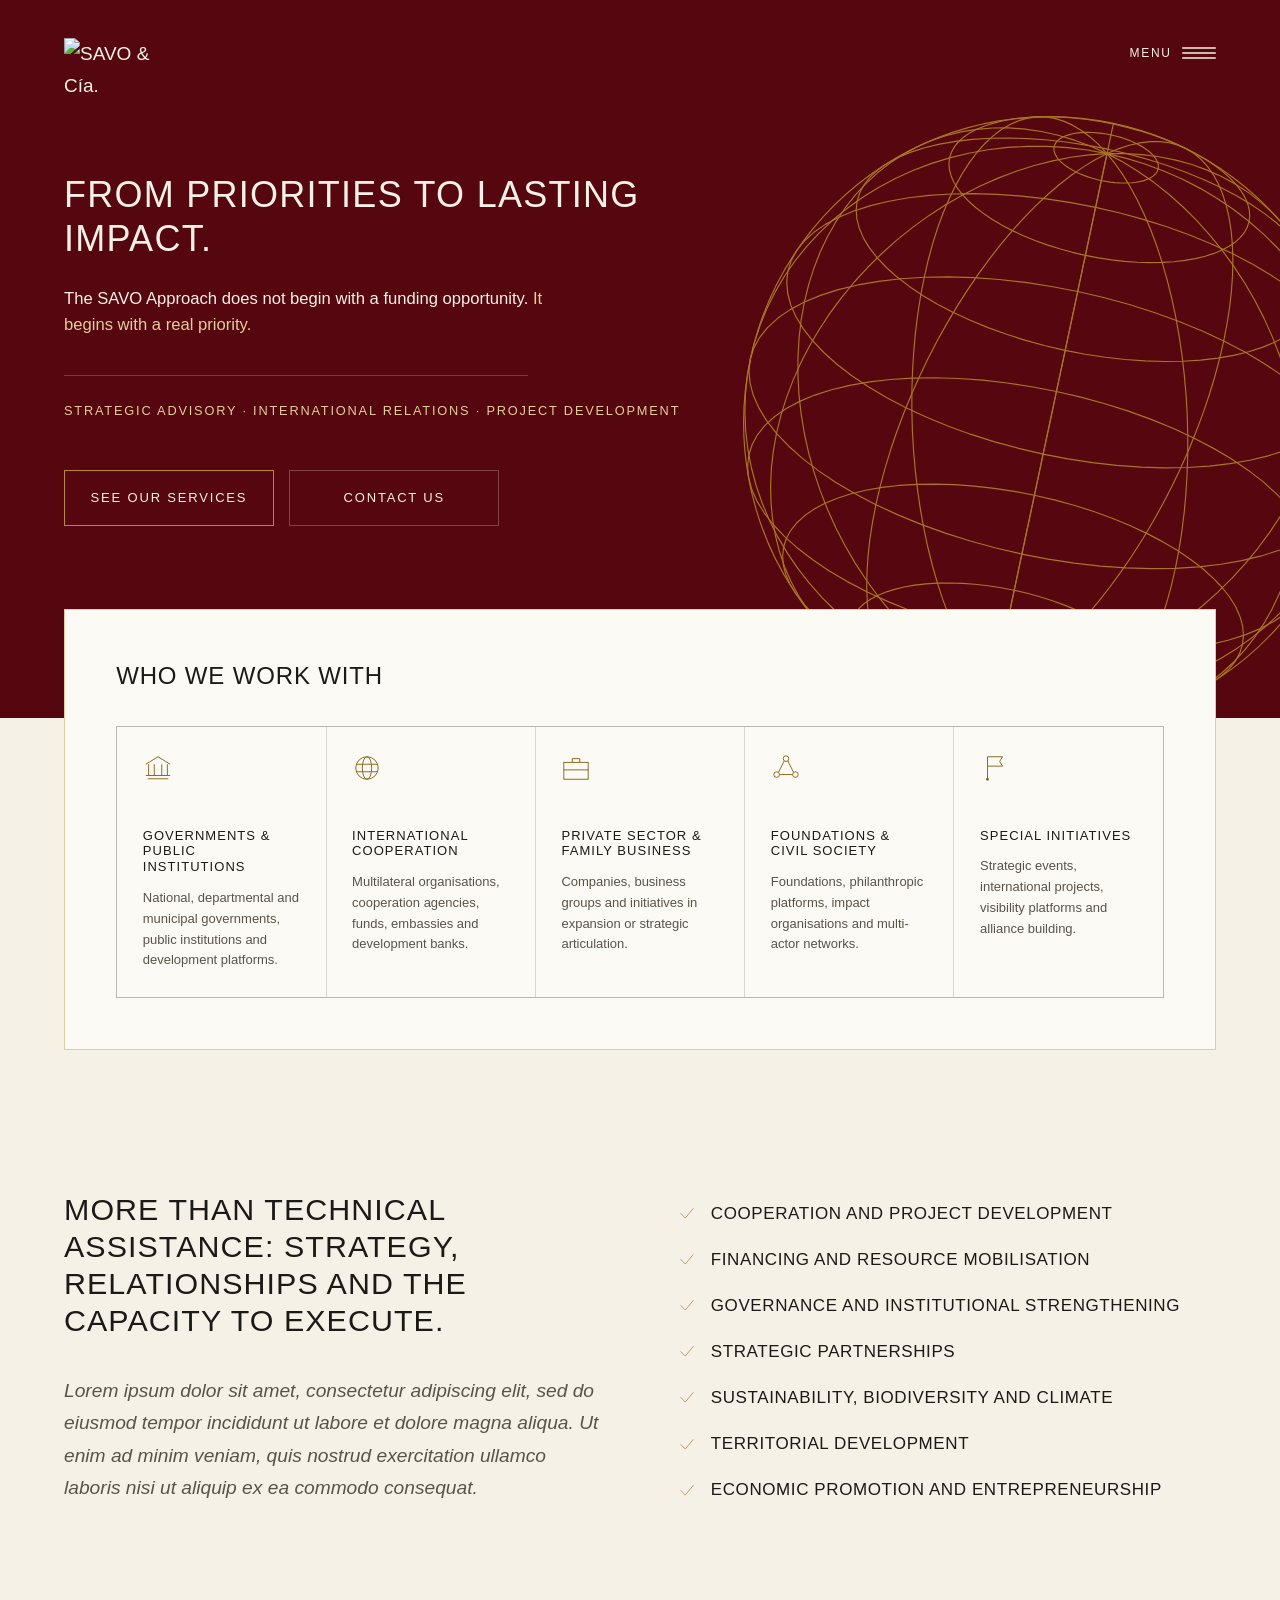
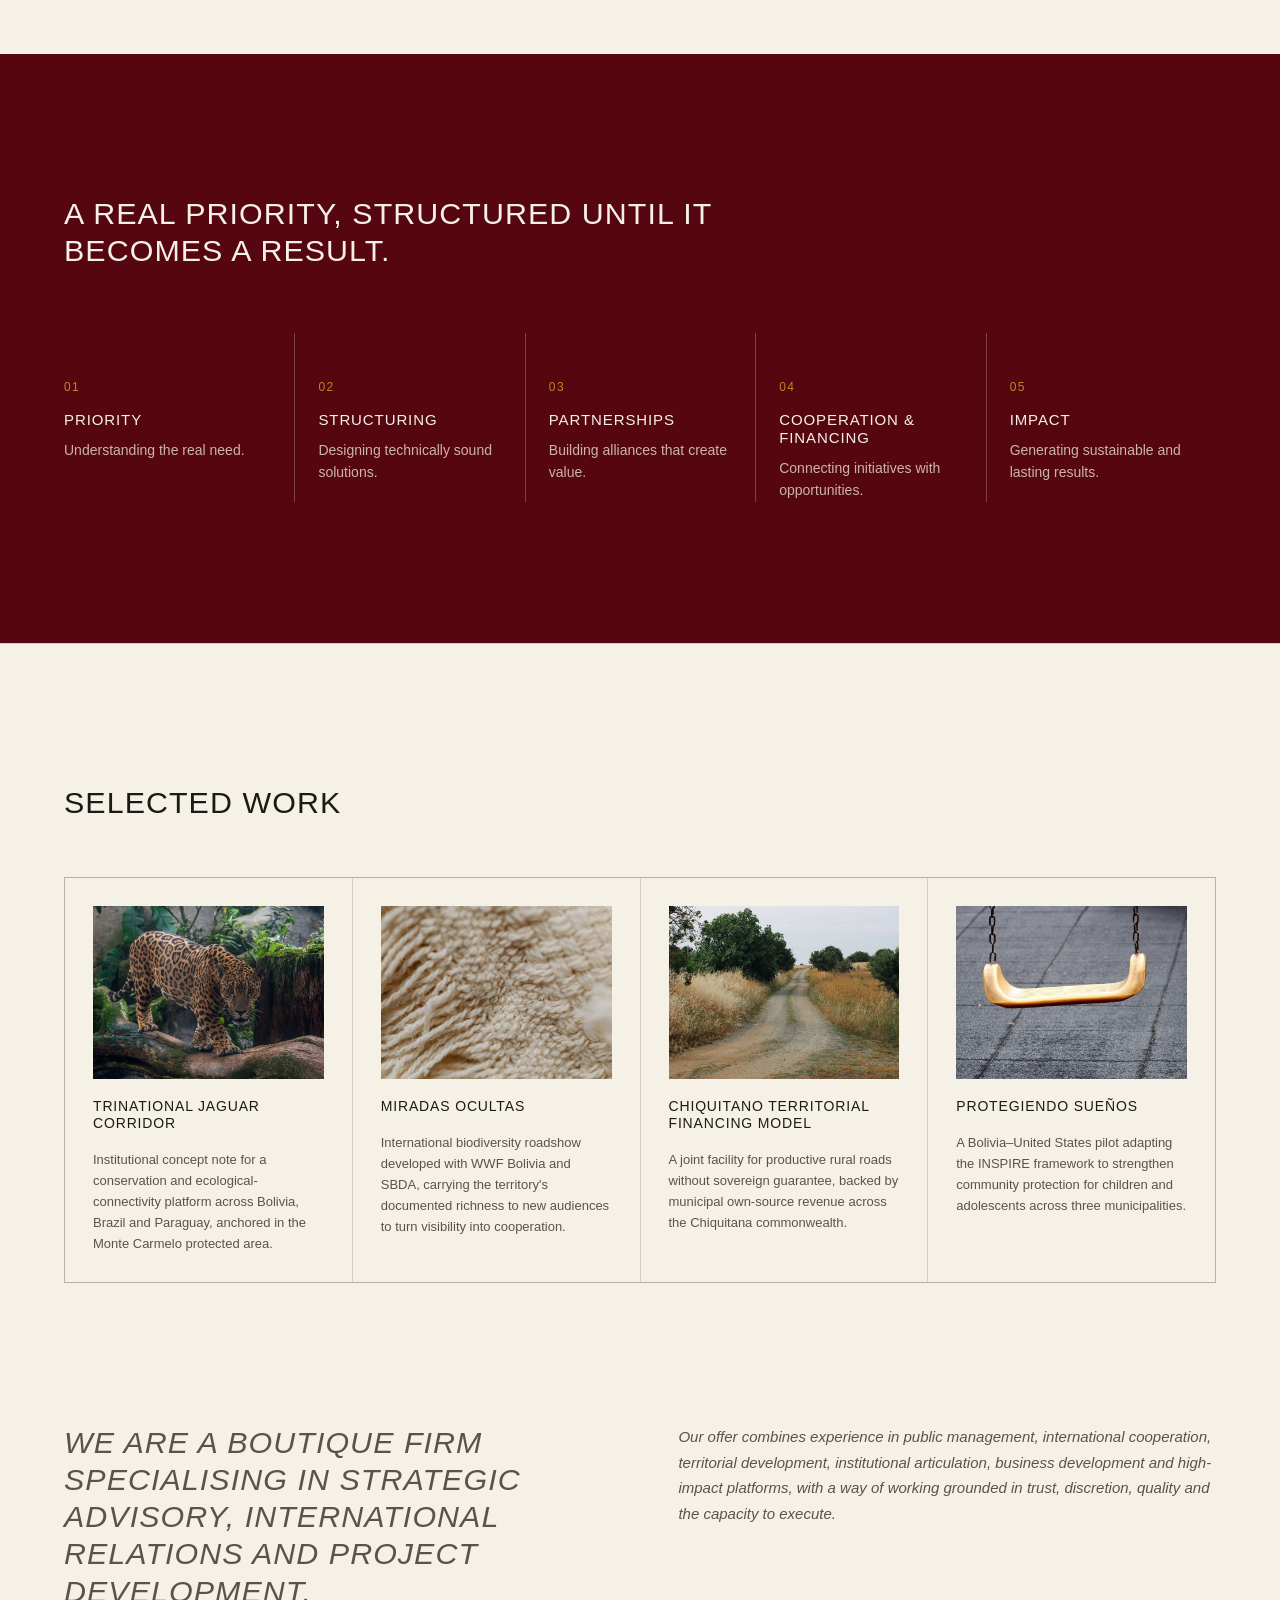
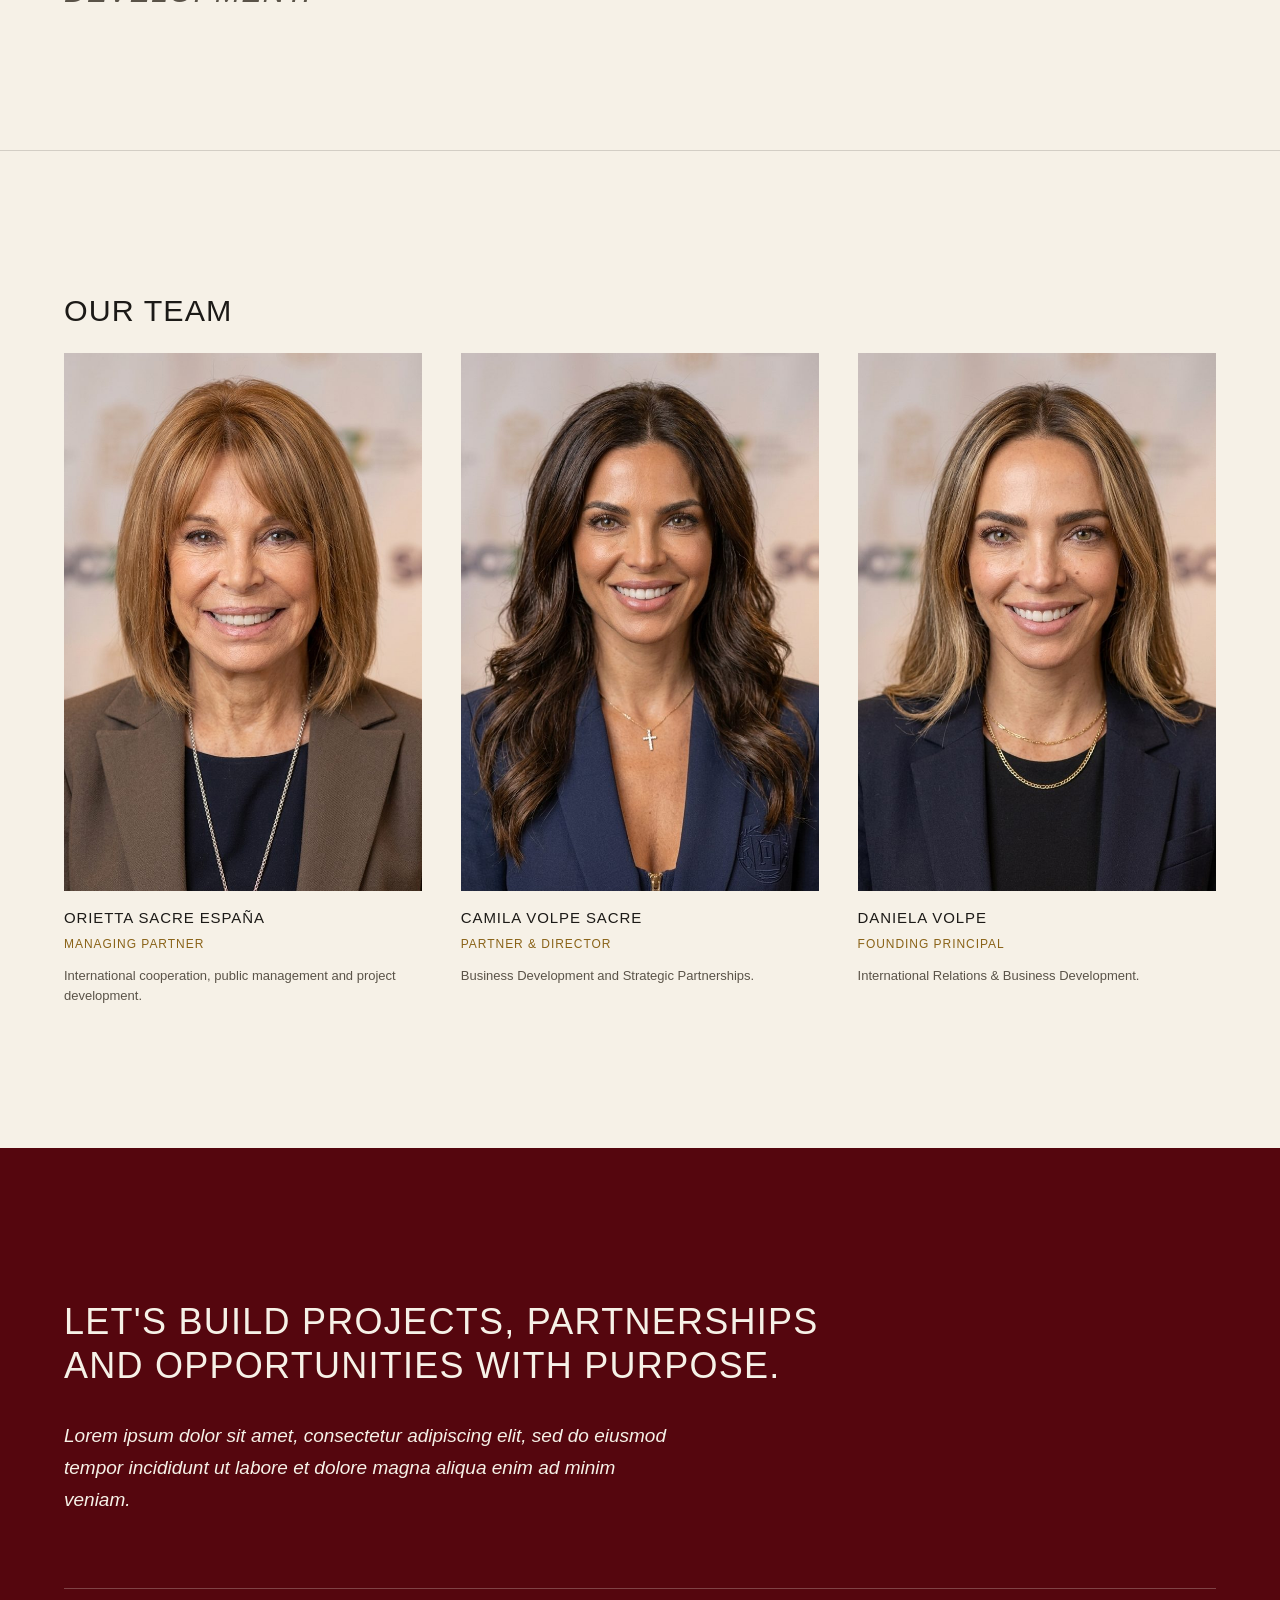
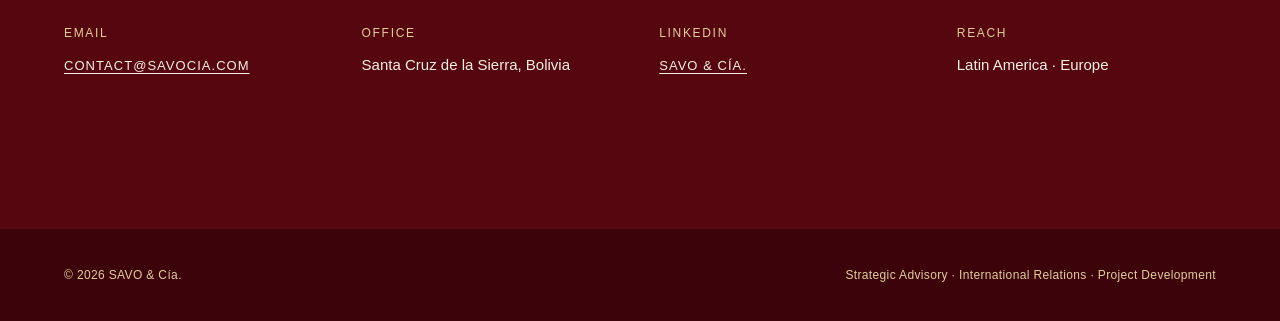
==== commit 5aa02a06: "Add the four real projects to Selected Work Titles and summaries drawn from SAVO's concept notes; st" ====
--- a/en/index.html
+++ b/en/index.html
@@ -23,11 +23,6 @@
 </head>
 <body>
 <svg width="0" height="0" style="position:absolute" aria-hidden="true" focusable="false">
-  <symbol id="ph-image" viewBox="0 0 32 24">
-    <rect x="0.5" y="0.5" width="31" height="23" fill="none" stroke="currentColor"/>
-    <circle cx="9" cy="8" r="2.5" fill="none" stroke="currentColor"/>
-    <path d="M1 19.5 L11 10 L18 16 L23 12 L31 19.5" fill="none" stroke="currentColor" stroke-linejoin="round"/>
-  </symbol>
   <symbol id="ic-public" viewBox="0 0 32 32">
     <path d="M3 12 L16 4 L29 12" fill="none" stroke="currentColor" stroke-linejoin="round"/>
     <path d="M6 12 V24 M12 12 V24 M20 12 V24 M26 12 V24" fill="none" stroke="currentColor"/>
@@ -55,11 +50,6 @@
   </symbol>
   <symbol id="ic-check" viewBox="0 0 32 32">
     <path d="M5 17 L13 25 L27 8" fill="none" stroke="currentColor" stroke-width="1" stroke-linecap="round" stroke-linejoin="round"/>
-  </symbol>
-  <symbol id="ph-person" viewBox="0 0 32 32">
-    <rect x="0.5" y="0.5" width="31" height="31" fill="none" stroke="currentColor"/>
-    <circle cx="16" cy="13" r="4.5" fill="none" stroke="currentColor"/>
-    <path d="M7.5 27 C7.5 21.5 11.5 19 16 19 C20.5 19 24.5 21.5 24.5 27" fill="none" stroke="currentColor" stroke-linecap="round"/>
   </symbol>
 </svg>
 <a class="skip" href="#coverage">Skip to content</a>
@@ -216,24 +206,24 @@
     <h2>Selected work</h2>
     <div class="slots">
       <div class="slot">
-        <div class="ph"><svg aria-hidden="true"><use href="#ph-image"></use></svg></div>
-        <h3>Lorem ipsum dolor sit</h3>
-        <p>Consectetur adipiscing elit, sed do eiusmod tempor incididunt ut labore et dolore magna aliqua.</p>
+        <img class="shot" src="../assets/img/work/corredor-jaguar.jpg" alt="Jaguar in corridor forest" width="800" height="600" loading="lazy">
+        <h3>Trinational Jaguar Corridor</h3>
+        <p>Institutional concept note for a conservation and ecological-connectivity platform across Bolivia, Brazil and Paraguay, anchored in the Monte Carmelo protected area.</p>
       </div>
       <div class="slot">
-        <div class="ph"><svg aria-hidden="true"><use href="#ph-image"></use></svg></div>
-        <h3>Ut enim ad minim veniam</h3>
-        <p>Quis nostrud exercitation ullamco laboris nisi ut aliquip ex ea commodo consequat.</p>
+        <img class="shot" src="../assets/img/work/miradas-ocultas.jpg" alt="Detail of handwoven textile" width="800" height="600" loading="lazy">
+        <h3>Miradas Ocultas</h3>
+        <p>International biodiversity roadshow developed with WWF Bolivia and SBDA, carrying the territory's documented richness to new audiences to turn visibility into cooperation.</p>
       </div>
       <div class="slot">
-        <div class="ph"><svg aria-hidden="true"><use href="#ph-image"></use></svg></div>
-        <h3>Duis aute irure dolor</h3>
-        <p>In reprehenderit in voluptate velit esse cillum dolore eu fugiat nulla pariatur excepteur.</p>
+        <img class="shot" src="../assets/img/work/modelo-chiquitano.jpg" alt="Rural road through farmland" width="800" height="600" loading="lazy">
+        <h3>Chiquitano Territorial Financing Model</h3>
+        <p>A joint facility for productive rural roads without sovereign guarantee, backed by municipal own-source revenue across the Chiquitana commonwealth.</p>
       </div>
       <div class="slot">
-        <div class="ph"><svg aria-hidden="true"><use href="#ph-image"></use></svg></div>
-        <h3>Excepteur sint occaecat</h3>
-        <p>Cupidatat non proident, sunt in culpa qui officia deserunt mollit anim id est laborum.</p>
+        <img class="shot" src="../assets/img/work/protegiendo-suenos.jpg" alt="Swing in a playground" width="800" height="600" loading="lazy">
+        <h3>Protegiendo Sueños</h3>
+        <p>A Bolivia–United States pilot adapting the INSPIRE framework to strengthen community protection for children and adolescents across three municipalities.</p>
       </div>
     </div>
   </div>
--- a/assets/css/savo.css
+++ b/assets/css/savo.css
@@ -0,0 +1,692 @@
+:root {
+  --burgundy: #55060E;
+  --burgundy-deep: #3C040A;
+  --gold: #BA8927;
+  --gold-deep: #8A6318;
+  --gold-pale: #E3CE9C;
+  --cream: #F6F1E7;
+  --cream-deep: #EDE5D5;
+  --cream-soft: rgba(246, 241, 231, 0.74);
+  --paper: #FCFAF5;
+  --ink: #1C1A17;
+  --ink-soft: #5A5348;
+  --rule: rgba(28, 26, 23, 0.16);
+  --rule-gold: rgba(186, 137, 39, 0.42);
+  --rule-cream: rgba(246, 241, 231, 0.26);
+
+  --ui: "Zen Kaku Gothic New", "Helvetica Neue", Arial, sans-serif;
+  --display: "Zen Kaku Gothic New", "Helvetica Neue", Arial, sans-serif;
+
+  --page: 1320px;
+  --gutter: clamp(22px, 5vw, 84px);
+  --caps: 0.14em;
+}
+
+*, *::before, *::after { box-sizing: border-box; }
+
+html {
+  -webkit-text-size-adjust: 100%;
+  scrollbar-color: var(--gold) var(--cream-deep);
+}
+
+body {
+  margin: 0;
+  background: var(--cream);
+  color: var(--ink);
+  font-family: var(--display);
+  font-size: 1.1875rem;
+  line-height: 1.68;
+  font-feature-settings: "liga" 1, "kern" 1;
+  text-rendering: optimizeLegibility;
+  -webkit-font-smoothing: antialiased;
+}
+
+::selection { background: var(--gold-pale); color: var(--burgundy); }
+
+:focus-visible {
+  outline: 2px solid var(--gold-deep);
+  outline-offset: 3px;
+}
+
+.field :focus-visible { outline-color: var(--gold-pale); }
+
+::-webkit-scrollbar { width: 12px; height: 12px; }
+::-webkit-scrollbar-track { background: var(--cream-deep); }
+::-webkit-scrollbar-thumb { background: var(--gold); border: 3px solid var(--cream-deep); }
+
+a { color: inherit; text-decoration-thickness: 1px; text-underline-offset: 0.22em; }
+
+h1, h2, h3 {
+  margin: 0;
+  /* Zen Kaku Gothic New ships 300 as its lightest cut; 200 does not exist */
+  font-weight: 300;
+  text-transform: uppercase;
+  line-height: 1.22;
+  letter-spacing: 0.035em;
+}
+h3 { letter-spacing: 0.06em; }
+
+p { margin: 0; }
+
+.wrap {
+  max-width: var(--page);
+  margin-inline: auto;
+  padding-inline: var(--gutter);
+}
+
+.label {
+  font-family: var(--ui);
+  font-size: 0.75rem;
+  font-weight: 400;
+  letter-spacing: var(--caps);
+  text-transform: uppercase;
+  line-height: 1.45;
+}
+
+.measure { max-width: 34em; }
+
+.sr-only {
+  position: absolute;
+  width: 1px;
+  height: 1px;
+  overflow: hidden;
+  clip-path: inset(50%);
+  white-space: nowrap;
+}
+
+.skip {
+  position: absolute;
+  left: -9999px;
+  top: 0;
+  background: var(--burgundy);
+  color: var(--cream);
+  padding: 0.75rem 1.25rem;
+  font-family: var(--ui);
+  font-size: 0.875rem;
+  z-index: 10;
+}
+.skip:focus { left: 1rem; top: 1rem; }
+
+.notice {
+  background: var(--gold-pale);
+  color: var(--burgundy);
+  font-family: var(--ui);
+  font-size: 0.8125rem;
+  line-height: 1.5;
+  padding-block: 0.8rem;
+  border-bottom: 1px solid var(--gold-deep);
+}
+.notice b { font-weight: 500; }
+
+.is-placeholder {
+  color: var(--ink-soft);
+  font-style: italic;
+}
+.field .is-placeholder { color: var(--gold-pale); }
+
+/* ---------- masthead field ---------- */
+
+.field {
+  position: relative;
+  overflow: hidden;
+  background: var(--burgundy);
+  color: var(--cream);
+  padding-block: clamp(1.75rem, 3vw, 2.5rem) clamp(7rem, 15vw, 14rem);
+}
+
+.masthead {
+  position: relative;
+  z-index: 1;
+  display: flex;
+  align-items: flex-start;
+  justify-content: space-between;
+  gap: 2rem;
+  flex-wrap: wrap;
+}
+
+.mark { display: block; text-decoration: none; }
+
+.mark img {
+  display: block;
+  width: clamp(93.75px, 9.375vw, 122.5px);
+  height: auto;
+}
+
+.hero-disciplines {
+  display: block;
+  margin-top: clamp(1.5rem, 3vw, 2.25rem);
+  color: var(--gold-pale);
+  font-size: clamp(0.75rem, 1vw, 0.8125rem);
+  letter-spacing: 0.14em;
+  line-height: 1.7;
+  max-width: 58rem;
+}
+
+.hero-disciplines::before {
+  content: "";
+  display: block;
+  width: 29rem;
+  max-width: 100%;
+  height: 1px;
+  margin-bottom: clamp(1.1rem, 2vw, 1.5rem);
+  background: var(--rule-gold);
+}
+
+.nav a:hover, .nav a[aria-current="page"] { border-bottom-color: var(--gold); }
+
+.lang {
+  font-family: var(--ui);
+  font-size: 0.75rem;
+  letter-spacing: var(--caps);
+  text-transform: uppercase;
+  display: inline-flex;
+  align-items: baseline;
+  gap: 0.5rem;
+  border: 1px solid var(--rule-gold);
+  padding: 0.5rem 0.7rem;
+  text-decoration: none;
+  color: var(--gold-pale);
+}
+.lang b { font-weight: 500; color: var(--cream); }
+.lang:hover { border-color: var(--gold); }
+
+.claim {
+  position: relative;
+  z-index: 1;
+  margin-top: clamp(2.5rem, 5.5vw, 4.5rem);
+  font-size: clamp(1.4rem, 3vw, 2.25rem);
+  max-width: 17em;
+  line-height: 1.24;
+}
+.claim em { font-style: normal; color: inherit; }
+
+.refusal {
+  margin-top: clamp(1rem, 2vw, 1.5rem);
+  font-family: var(--ui);
+  font-size: clamp(0.9375rem, 1.3vw, 1.0625rem);
+  line-height: 1.6;
+  max-width: 30em;
+  color: var(--cream);
+}
+.refusal strong { font-weight: 500; color: var(--gold-pale); }
+
+.acts {
+  display: inline-grid;
+  grid-auto-flow: column;
+  grid-auto-columns: 1fr;
+  gap: clamp(0.6rem, 1.2vw, 1rem);
+  margin-top: clamp(2.25rem, 4vw, 3rem);
+}
+
+.acts .act { margin-top: 0; text-align: center; }
+
+.act {
+  display: inline-block;
+  margin-top: clamp(2.25rem, 4vw, 3rem);
+  font-family: var(--ui);
+  font-size: 0.8125rem;
+  font-weight: 500;
+  letter-spacing: var(--caps);
+  text-transform: uppercase;
+  color: var(--cream);
+  text-decoration: none;
+  padding: 1rem 1.6rem;
+  border: 1px solid var(--gold);
+  transition: background-color 180ms ease-out, color 180ms ease-out;
+}
+
+.act-quiet { border-color: var(--rule-cream); }
+
+.act-quiet:hover, .act-quiet:focus-visible { border-color: var(--gold); }
+.act:hover { background: var(--gold); color: var(--burgundy-deep); }
+
+.act.on-cream { color: var(--burgundy); border-color: var(--gold-deep); }
+.act.on-cream:hover { background: var(--burgundy); color: var(--cream); border-color: var(--burgundy); }
+
+/* ---------- masthead toggle ---------- */
+
+.menu-toggle {
+  display: inline-flex;
+  align-items: center;
+  gap: 0.65rem;
+  margin-left: auto;
+  padding: 0.5rem 0;
+  background: none;
+  border: none;
+  color: var(--cream);
+  cursor: pointer;
+}
+
+.menu-word {
+  font-family: var(--ui);
+  font-size: 0.75rem;
+  font-weight: 500;
+  letter-spacing: 0.14em;
+  text-transform: uppercase;
+}
+
+.menu-lines { width: 34px; height: 12px; flex: none; }
+
+/* ---------- full-viewport menu ---------- */
+
+.menu-overlay {
+  position: fixed;
+  inset: 0;
+  z-index: 100;
+  background: var(--burgundy);
+  color: var(--cream);
+  overflow-y: auto;
+  opacity: 0;
+  transition: opacity 260ms cubic-bezier(0.16, 1, 0.3, 1);
+}
+
+.menu-overlay[hidden] { display: none; }
+.menu-overlay.is-open { opacity: 1; }
+
+.menu-inner {
+  min-height: 100vh;
+  display: flex;
+  flex-direction: column;
+  padding-block: clamp(1.75rem, 3vw, 2.5rem) clamp(2.5rem, 6vw, 5rem);
+}
+
+.menu-head {
+  display: flex;
+  align-items: center;
+  justify-content: space-between;
+  gap: 2rem;
+}
+
+.menu-head .mark img { width: clamp(93.75px, 9.375vw, 122.5px); height: auto; display: block; }
+
+.menu-close {
+  background: none;
+  border: none;
+  padding: 0;
+  color: var(--cream);
+  cursor: pointer;
+  flex: none;
+}
+
+.menu-close svg {
+  display: block;
+  width: clamp(34px, 3.4vw, 44px);
+  height: clamp(34px, 3.4vw, 44px);
+}
+
+.menu-nav {
+  display: flex;
+  flex-direction: column;
+  margin-top: clamp(1.75rem, 4.5vw, 3.5rem);
+  border-top: 1px solid var(--rule-cream);
+}
+
+.menu-nav a {
+  padding-block: clamp(1.1rem, 2.2vw, 1.75rem);
+  border-bottom: 1px solid var(--rule-cream);
+  font-size: clamp(1.5rem, 4vw, 2.85rem);
+  font-weight: 300;
+  line-height: 1.2;
+  letter-spacing: 0.035em;
+  text-transform: uppercase;
+  color: var(--cream);
+  text-decoration: none;
+  opacity: 0;
+  transform: translateY(0.5rem);
+}
+
+.menu-overlay.is-open .menu-nav a {
+  opacity: 1;
+  transform: none;
+  transition: opacity 420ms cubic-bezier(0.16, 1, 0.3, 1) var(--d, 0ms),
+              transform 420ms cubic-bezier(0.16, 1, 0.3, 1) var(--d, 0ms);
+}
+
+.menu-nav a:hover, .menu-nav a:focus-visible { color: var(--gold-pale); }
+
+.menu-inner .lang {
+  margin-top: clamp(1.5rem, 3.5vw, 2.5rem);
+  align-self: flex-start;
+  font-family: var(--ui);
+  font-size: 0.8125rem;
+  letter-spacing: 0.14em;
+  text-transform: uppercase;
+  color: var(--cream);
+  text-decoration: none;
+}
+
+body.menu-open { overflow: hidden; }
+
+/* ---------- hero animation ---------- */
+
+.hero-globe {
+  position: absolute;
+  z-index: 0;
+  top: clamp(2.5rem, 7vw, 6.5rem);
+  right: clamp(-9rem, -8vw, -2.5rem);
+  width: clamp(380px, 52vw, 860px);
+  aspect-ratio: 1;
+  color: var(--gold);
+  opacity: 0.85;
+  pointer-events: none;
+}
+
+.hero-globe svg { display: block; width: 100%; height: 100%; }
+
+/* ---------- the sector plate ---------- */
+
+.plate-holder {
+  position: relative;
+  z-index: 2;
+  margin-top: clamp(-11rem, -8.5vw, -6rem);
+}
+
+.plate {
+  background: var(--paper);
+  border: 1px solid var(--rule-gold);
+  padding: clamp(1.75rem, 4vw, 3.5rem);
+}
+
+.plate h2 {
+  font-size: clamp(1.1rem, 1.9vw, 1.5rem);
+  max-width: 24em;
+  padding-bottom: clamp(1.5rem, 2.8vw, 2.25rem);
+}
+
+.sectors {
+  display: grid;
+  grid-template-columns: repeat(5, minmax(0, 1fr));
+  gap: 1px;
+  background: var(--rule);
+  border: 1px solid var(--rule);
+}
+
+.sector {
+  background: var(--paper);
+  padding: clamp(1.25rem, 2vw, 1.75rem);
+
+  outline-offset: -2px;
+}
+
+.sector-ic {
+  display: block;
+  width: 30px;
+  height: 30px;
+  color: var(--gold-deep);
+  margin-bottom: clamp(1.75rem, 3.5vw, 3rem);
+}
+
+.sector h3 { font-size: 0.8125rem; letter-spacing: 0.08em; }
+
+.sector p {
+  margin-top: 0.8rem;
+  font-family: var(--ui);
+  font-size: 0.8125rem;
+  line-height: 1.6;
+  color: var(--ink-soft);
+}
+
+
+
+/* ---------- ordinary sections ---------- */
+
+section.band { padding-block: clamp(4.5rem, 11vw, 9rem); }
+#trabajo, #work { padding-bottom: 0; }
+
+.band h2 {
+  margin-top: 0;
+  font-size: clamp(1.25rem, 2.5vw, 1.9rem);
+  max-width: 24em;
+}
+
+.band .lede {
+  margin-top: clamp(1.5rem, 3vw, 2.25rem);
+  padding-bottom: clamp(1.5rem, 2.5vw, 2rem);
+  font-size: clamp(1.125rem, 1.5vw, 1.3125rem);
+  color: var(--ink-soft);
+}
+
+.rule-top { border-top: 1px solid var(--rule); }
+
+.two {
+  display: grid;
+  grid-template-columns: minmax(0, 1fr) minmax(0, 1fr);
+  gap: clamp(2rem, 6vw, 6rem);
+  align-items: start;
+}
+
+#firma h2 { padding-bottom: clamp(1rem, 2vw, 1.5rem); }
+
+.prose:first-child { margin-top: 0; }
+
+.prose {
+  margin-top: clamp(1rem, 2vw, 1.4rem);
+  font-family: var(--ui);
+  font-size: 0.9375rem;
+  line-height: 1.7;
+  color: var(--ink-soft);
+}
+
+#areas .intro { max-width: none; margin-bottom: 0; }
+
+.intro {
+  max-width: 34em;
+  margin-bottom: clamp(2.5rem, 5vw, 4rem);
+}
+
+.intro .lede { padding-bottom: 0; }
+
+.area-ic {
+  width: 18px;
+  height: 18px;
+  flex: none;
+  margin-top: 0.08em;
+  color: var(--gold-deep);
+}
+
+.areas {
+  list-style: none;
+  margin: 0;
+  padding: 0;
+}
+
+.areas li {
+  display: flex;
+  align-items: flex-start;
+  gap: clamp(0.6rem, 1.2vw, 0.9rem);
+  padding-block: clamp(0.5rem, 1vw, 0.75rem);
+  font-size: clamp(0.875rem, 1.4vw, 1.0625rem);
+  font-weight: 300;
+  letter-spacing: 0.035em;
+  text-transform: uppercase;
+  line-height: 1.3;
+}
+
+/* ---------- approach chain ---------- */
+
+.chain {
+  display: grid;
+  grid-template-columns: repeat(5, minmax(0, 1fr));
+  gap: 0;
+  margin-top: clamp(2.5rem, 5vw, 4rem);
+}
+
+.station { padding: clamp(1.5rem, 2.6vw, 2.25rem) clamp(1rem, 1.8vw, 1.75rem) 0 0; }
+.station + .station { border-left: 1px solid var(--rule); padding-left: clamp(1rem, 1.8vw, 1.75rem); }
+
+.station .n {
+  font-family: var(--ui);
+  font-variant-numeric: tabular-nums;
+  font-size: 0.75rem;
+  font-weight: 400;
+  letter-spacing: 0.12em;
+  color: var(--gold-deep);
+}
+
+.station h3 {
+  margin-top: 0.9rem;
+  font-size: clamp(0.9375rem, 1.15vw, 1.0625rem);
+}
+
+.station p {
+  margin-top: 0.7rem;
+  font-family: var(--ui);
+  font-size: 0.875rem;
+  line-height: 1.55;
+  color: var(--ink-soft);
+}
+
+.band-dark {
+  background: var(--burgundy);
+  color: var(--cream);
+}
+
+.band-dark h2 { color: var(--cream); }
+.band-dark .station + .station { border-left-color: var(--rule-cream); }
+.band-dark .station .n { color: var(--gold); }
+.band-dark .station h3 { color: var(--cream); }
+.band-dark .station p { color: var(--cream-soft); }
+
+/* ---------- placeheld work ---------- */
+
+.slots {
+  display: grid;
+  grid-template-columns: repeat(4, minmax(0, 1fr));
+  gap: 1px;
+  margin-top: clamp(2.5rem, 5vw, 3.5rem);
+  background: var(--rule);
+  border: 1px solid var(--rule);
+}
+
+.slot {
+  background: var(--cream);
+  padding: clamp(1.25rem, 2.2vw, 1.75rem);
+  display: flex;
+  flex-direction: column;
+  gap: clamp(0.9rem, 1.6vw, 1.15rem);
+}
+
+.slot .shot {
+  display: block;
+  width: 100%;
+  height: auto;
+  aspect-ratio: 4 / 3;
+  object-fit: cover;
+  background: var(--cream-deep);
+}
+
+.slot h3 { font-size: 0.875rem; font-weight: 400; }
+
+.slot p {
+  font-family: var(--ui);
+  font-size: 0.8125rem;
+  line-height: 1.6;
+  color: var(--ink-soft);
+}
+
+.people {
+  display: grid;
+  grid-template-columns: repeat(3, minmax(0, 1fr));
+  gap: clamp(1.5rem, 3vw, 2.75rem);
+  margin-top: clamp(1rem, 2vw, 1.5rem);
+}
+
+.person .portrait {
+  display: block;
+  width: 100%;
+  height: auto;
+  aspect-ratio: 2 / 3;
+  object-fit: cover;
+  object-position: center;
+  background: var(--cream-deep);
+}
+
+.person h3 { margin-top: clamp(0.9rem, 1.6vw, 1.15rem); font-size: 0.9375rem; font-weight: 400; }
+
+.person .role {
+  font-family: var(--ui);
+  font-size: 0.75rem;
+  letter-spacing: 0.08em;
+  text-transform: uppercase;
+  color: var(--gold-deep);
+  margin-top: 0.45rem;
+  line-height: 1.5;
+}
+
+.person p {
+  font-family: var(--ui);
+  font-size: 0.8125rem;
+  line-height: 1.6;
+  color: var(--ink-soft);
+  margin-top: 0.8rem;
+}
+
+/* ---------- close ---------- */
+
+.close {
+  background: var(--burgundy);
+  color: var(--cream);
+  padding-block: clamp(5rem, 12vw, 9.5rem);
+}
+
+.close h2 { font-size: clamp(1.4rem, 3vw, 2.25rem); max-width: 22em; }
+.close .lede { margin-top: clamp(1.5rem, 3vw, 2rem); color: var(--cream); max-width: 32em; }
+
+.details {
+  margin-top: clamp(3rem, 6vw, 4.5rem);
+  padding-top: clamp(1.5rem, 3vw, 2.25rem);
+  border-top: 1px solid var(--rule-cream);
+  display: grid;
+  grid-template-columns: repeat(auto-fit, minmax(180px, 1fr));
+  gap: clamp(1.5rem, 3vw, 2.5rem);
+  font-family: var(--ui);
+  font-size: 0.9375rem;
+}
+.details .label { color: var(--gold-pale); margin-bottom: 0.6rem; }
+.details a { color: var(--cream); text-transform: uppercase; letter-spacing: 0.08em; font-size: 0.8125rem; }
+
+footer.foot {
+  background: var(--burgundy-deep);
+  color: var(--gold-pale);
+  padding-block: 2.25rem;
+  font-family: var(--ui);
+  font-size: 0.75rem;
+  letter-spacing: 0.03em;
+}
+footer.foot .wrap { display: flex; justify-content: space-between; gap: 1.5rem; flex-wrap: wrap; }
+
+/* ---------- narrow ---------- */
+
+@media (max-width: 900px) {
+  .two { grid-template-columns: minmax(0, 1fr); }
+  .slots { grid-template-columns: repeat(2, minmax(0, 1fr)); }
+  .sectors { grid-template-columns: repeat(2, minmax(0, 1fr)); }
+  .plate-holder { margin-top: clamp(-6rem, -9vw, -4rem); }
+  .people { grid-template-columns: minmax(0, 1fr); }
+  .chain { grid-template-columns: minmax(0, 1fr); border-top: none; }
+  .station { padding-inline: 0; border-top: 1px solid var(--rule); }
+  .station + .station { border-left: none; padding-left: 0; }
+}
+
+@media (max-width: 720px) {
+  .field { padding-block: 1.5rem clamp(6rem, 18vw, 8rem); }
+  
+  
+  
+  .masthead { align-items: center; }
+  .act { display: block; width: 100%; text-align: center; }
+  .acts { display: grid; grid-auto-flow: row; width: 100%; }
+  .sectors { grid-template-columns: minmax(0, 1fr); }
+  .slots { grid-template-columns: minmax(0, 1fr); }
+  .hero-globe { width: 78vw; top: 4.5rem; right: -26vw; opacity: 0.32; }
+  .menu-nav a { font-size: clamp(1.5rem, 7vw, 2.25rem); }
+}
+
+@media (prefers-reduced-motion: reduce) {
+  *, *::before, *::after { transition-duration: 0.01ms !important; animation-duration: 0.01ms !important; }
+}
+
+@media print {
+  .field, .close, footer.foot { background: #fff; color: #000; }
+  .nav, .lang, .act { display: none; }
+}
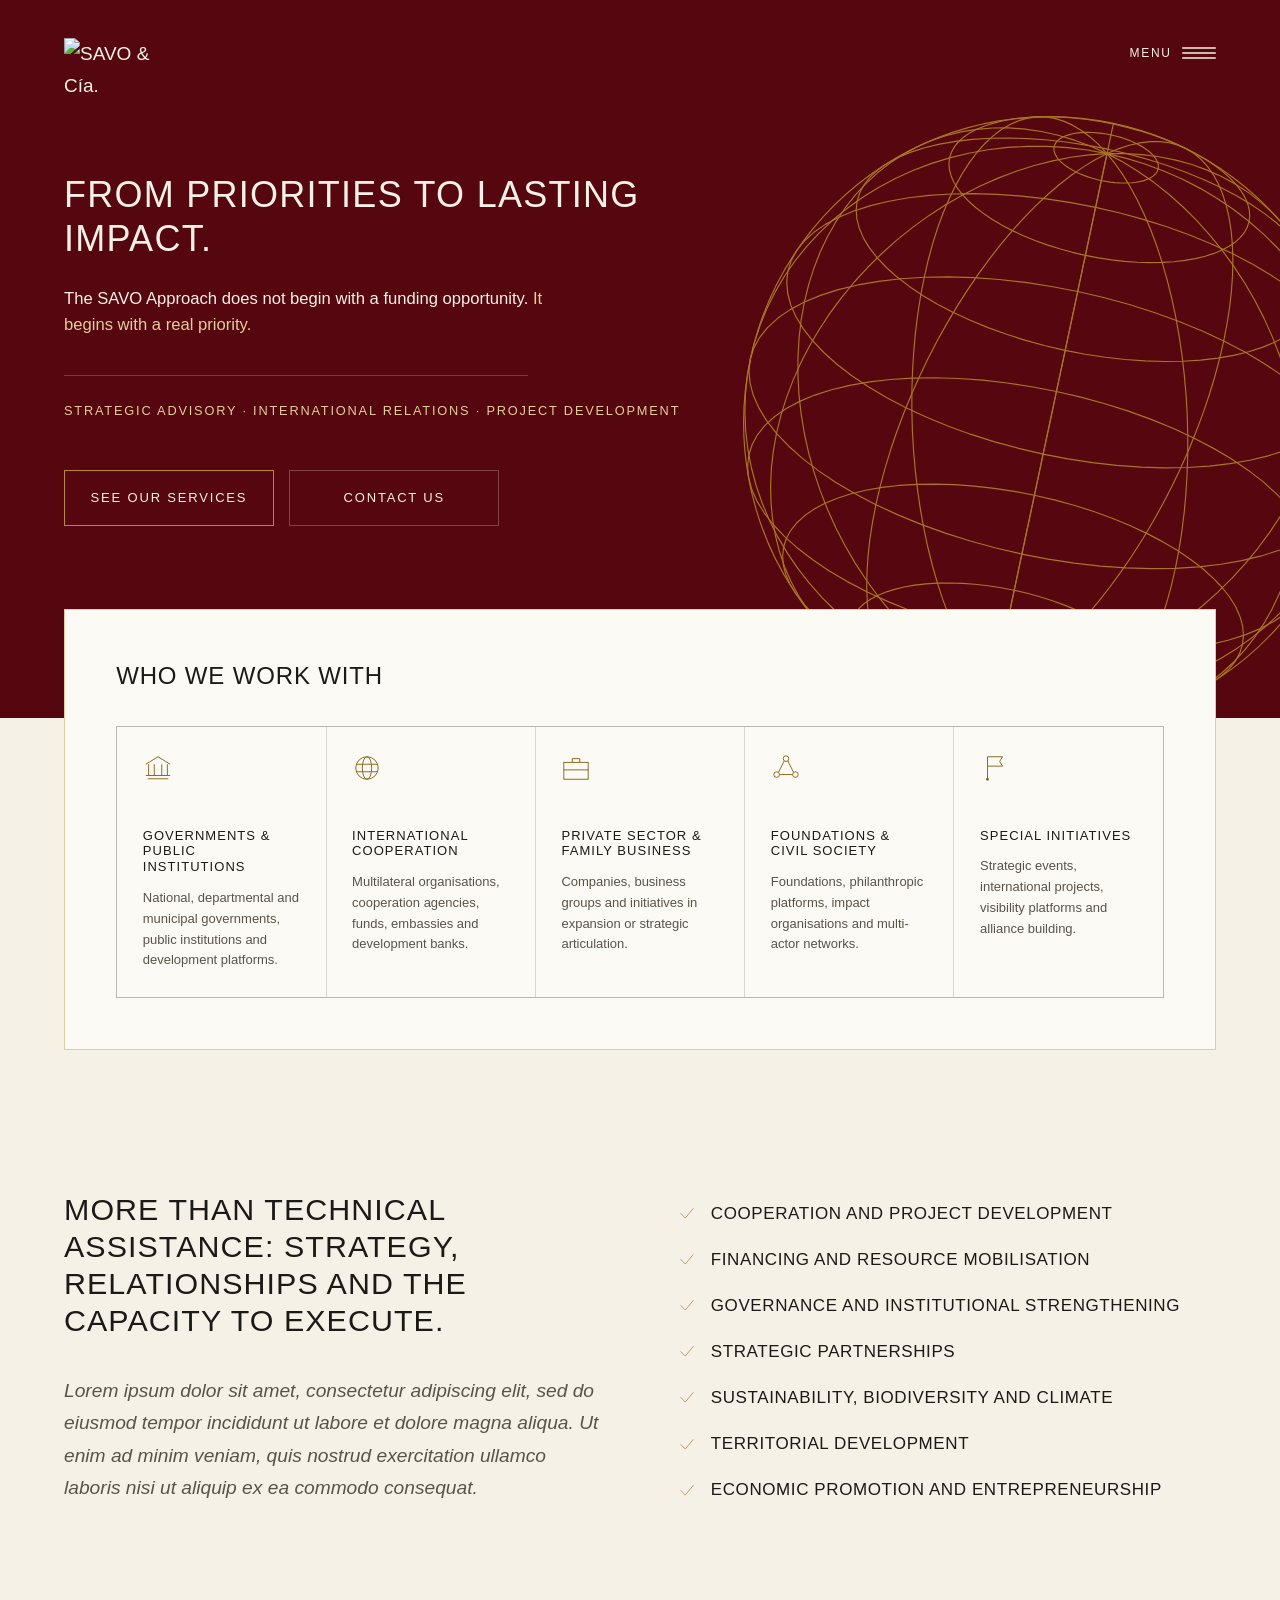
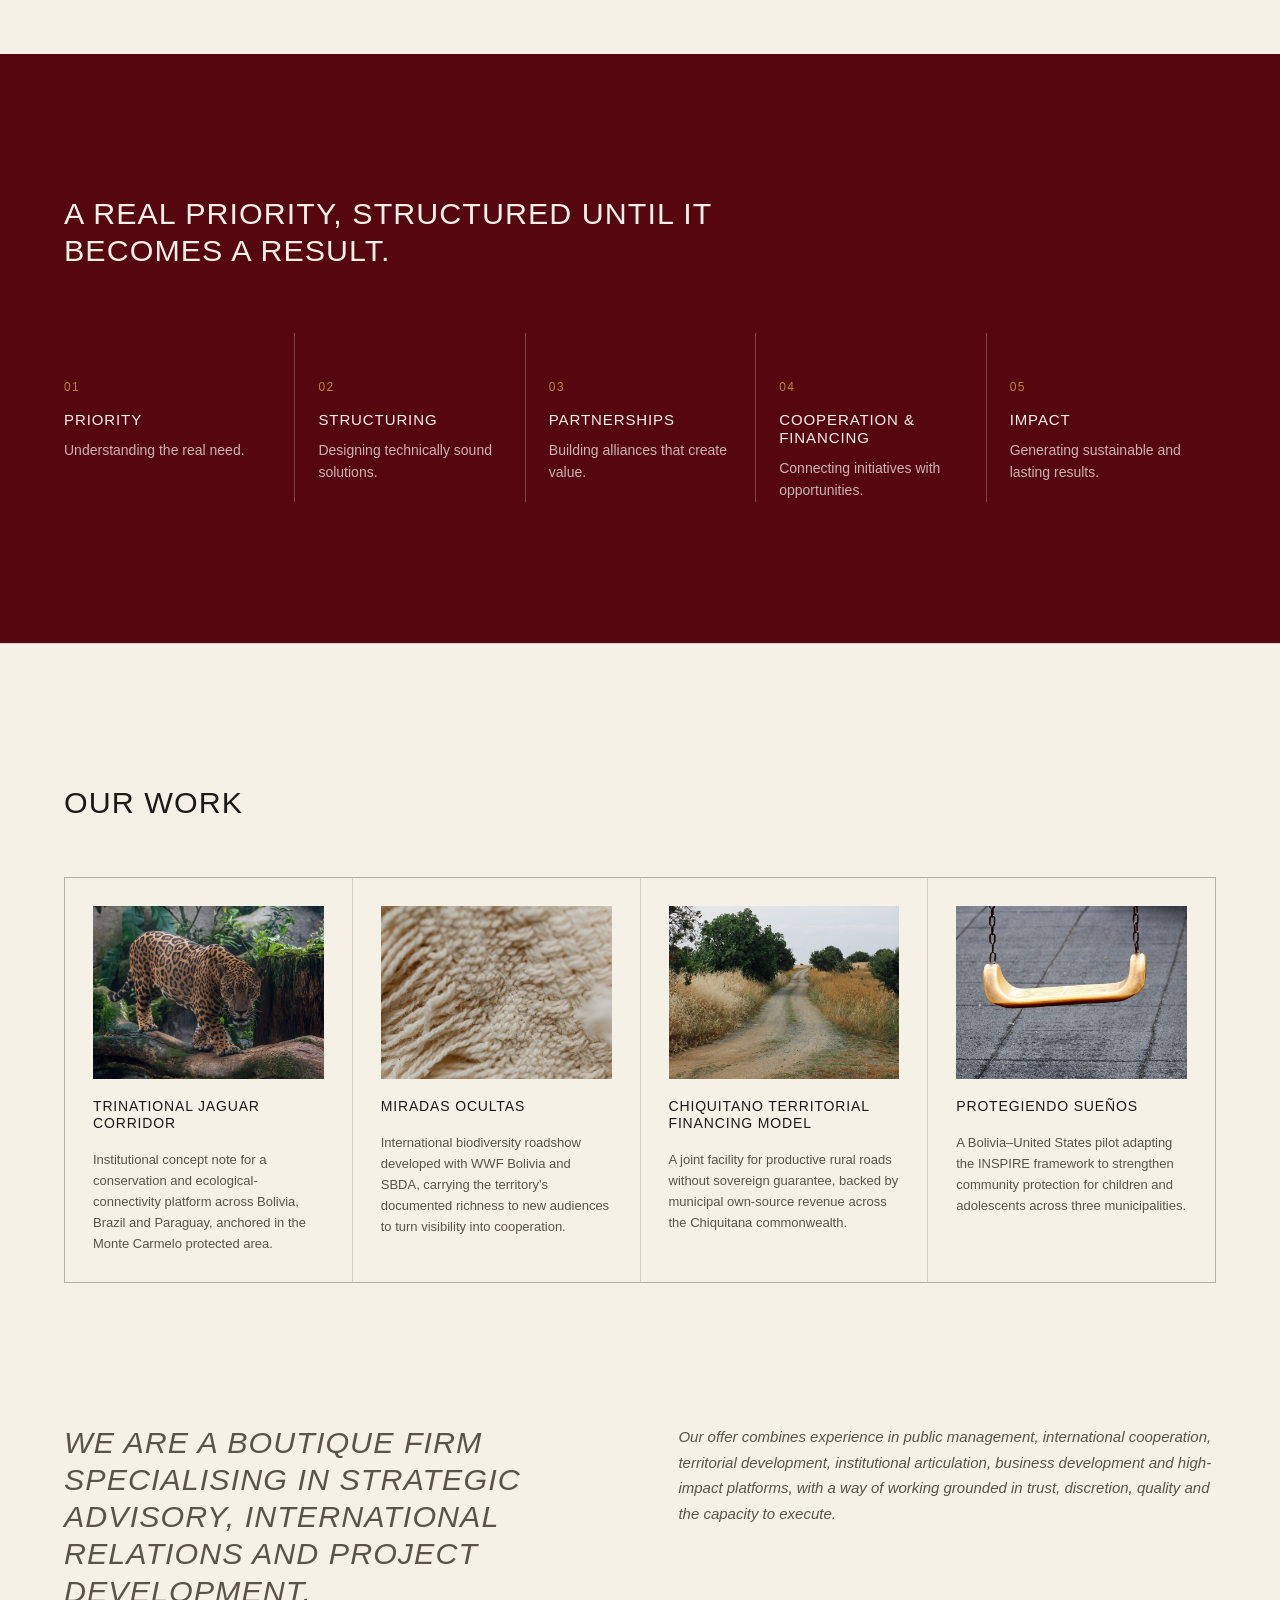
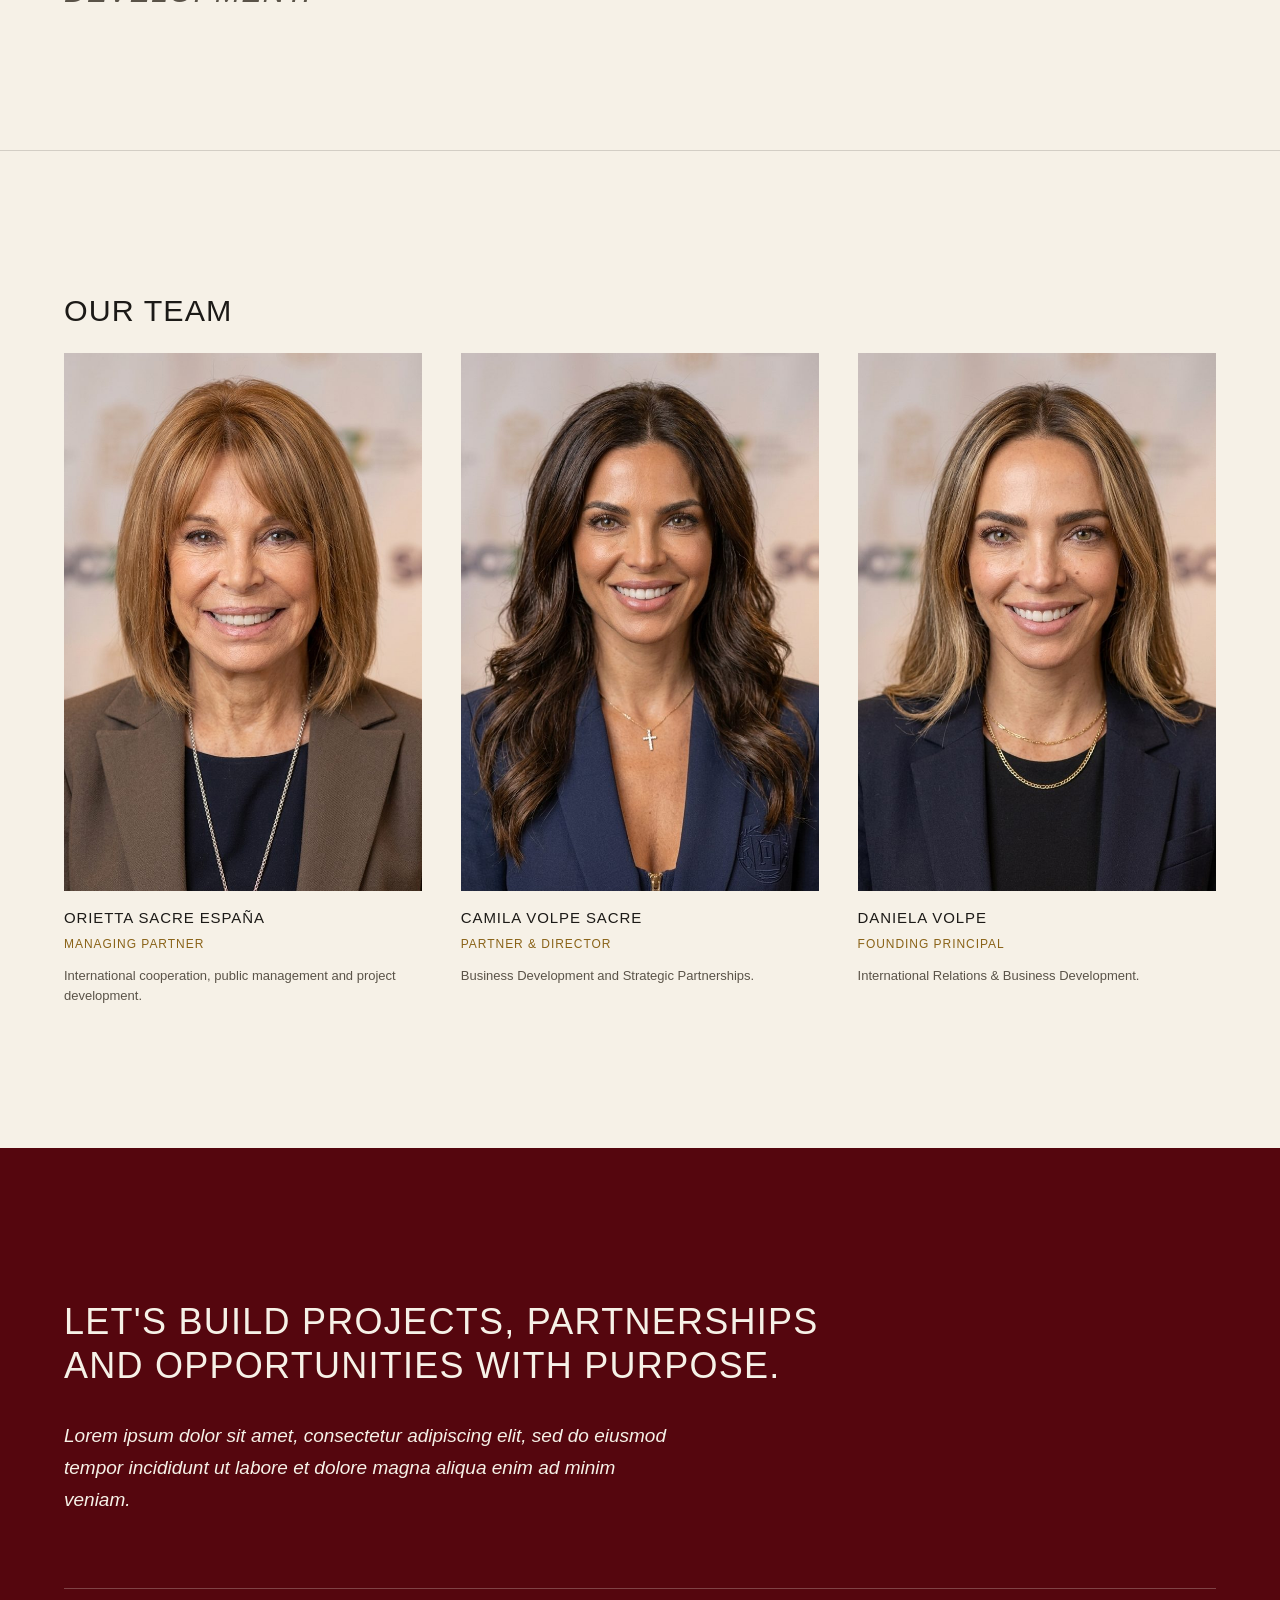
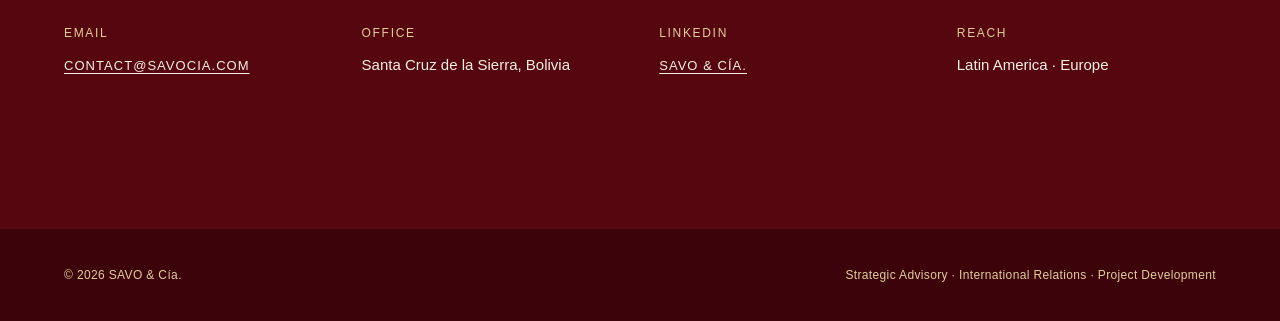
==== commit b9d354f0: "Rename the work section to Nuestro trabajo / Our work Co-Authored-By: Claude Opus 5 <noreply@anthrop" ====
--- a/en/index.html
+++ b/en/index.html
@@ -203,7 +203,7 @@
 
 <section class="band rule-top" id="work">
   <div class="wrap">
-    <h2>Selected work</h2>
+    <h2>Our work</h2>
     <div class="slots">
       <div class="slot">
         <img class="shot" src="../assets/img/work/corredor-jaguar.jpg" alt="Jaguar in corridor forest" width="800" height="600" loading="lazy">
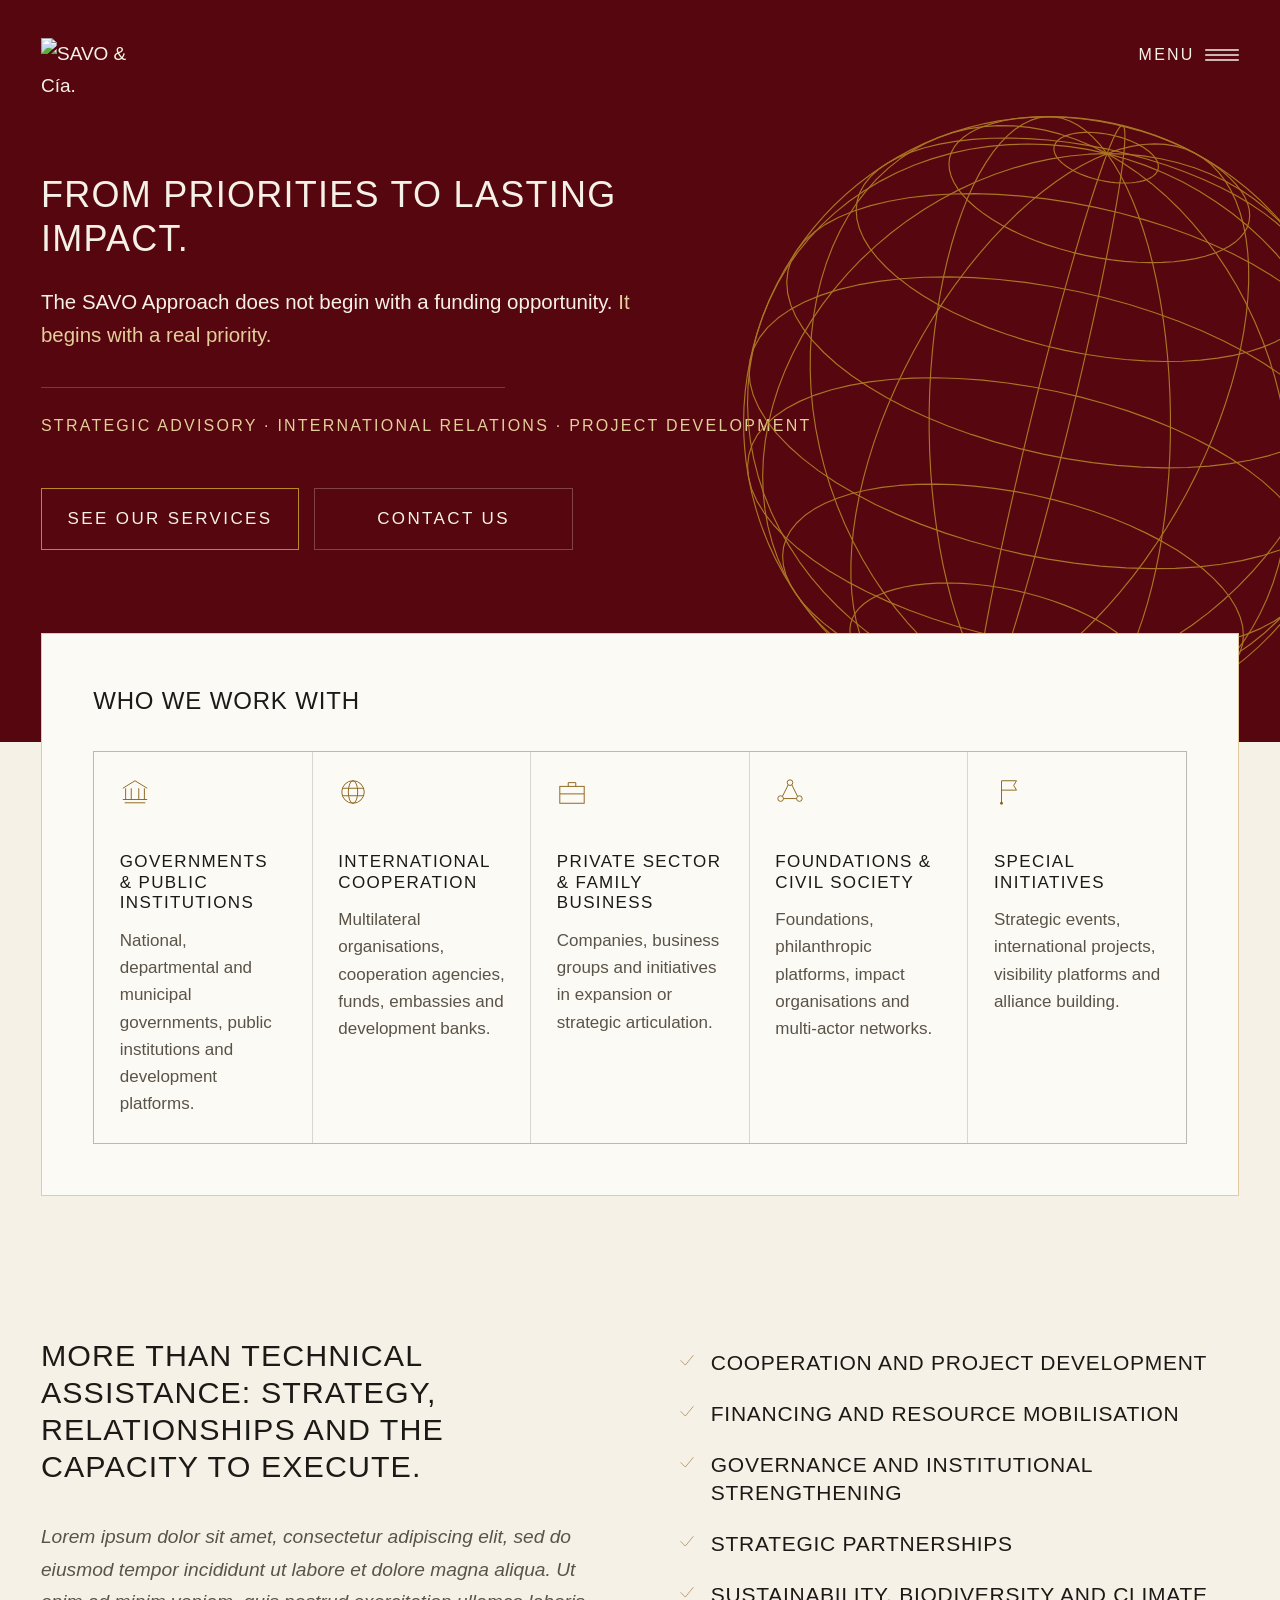
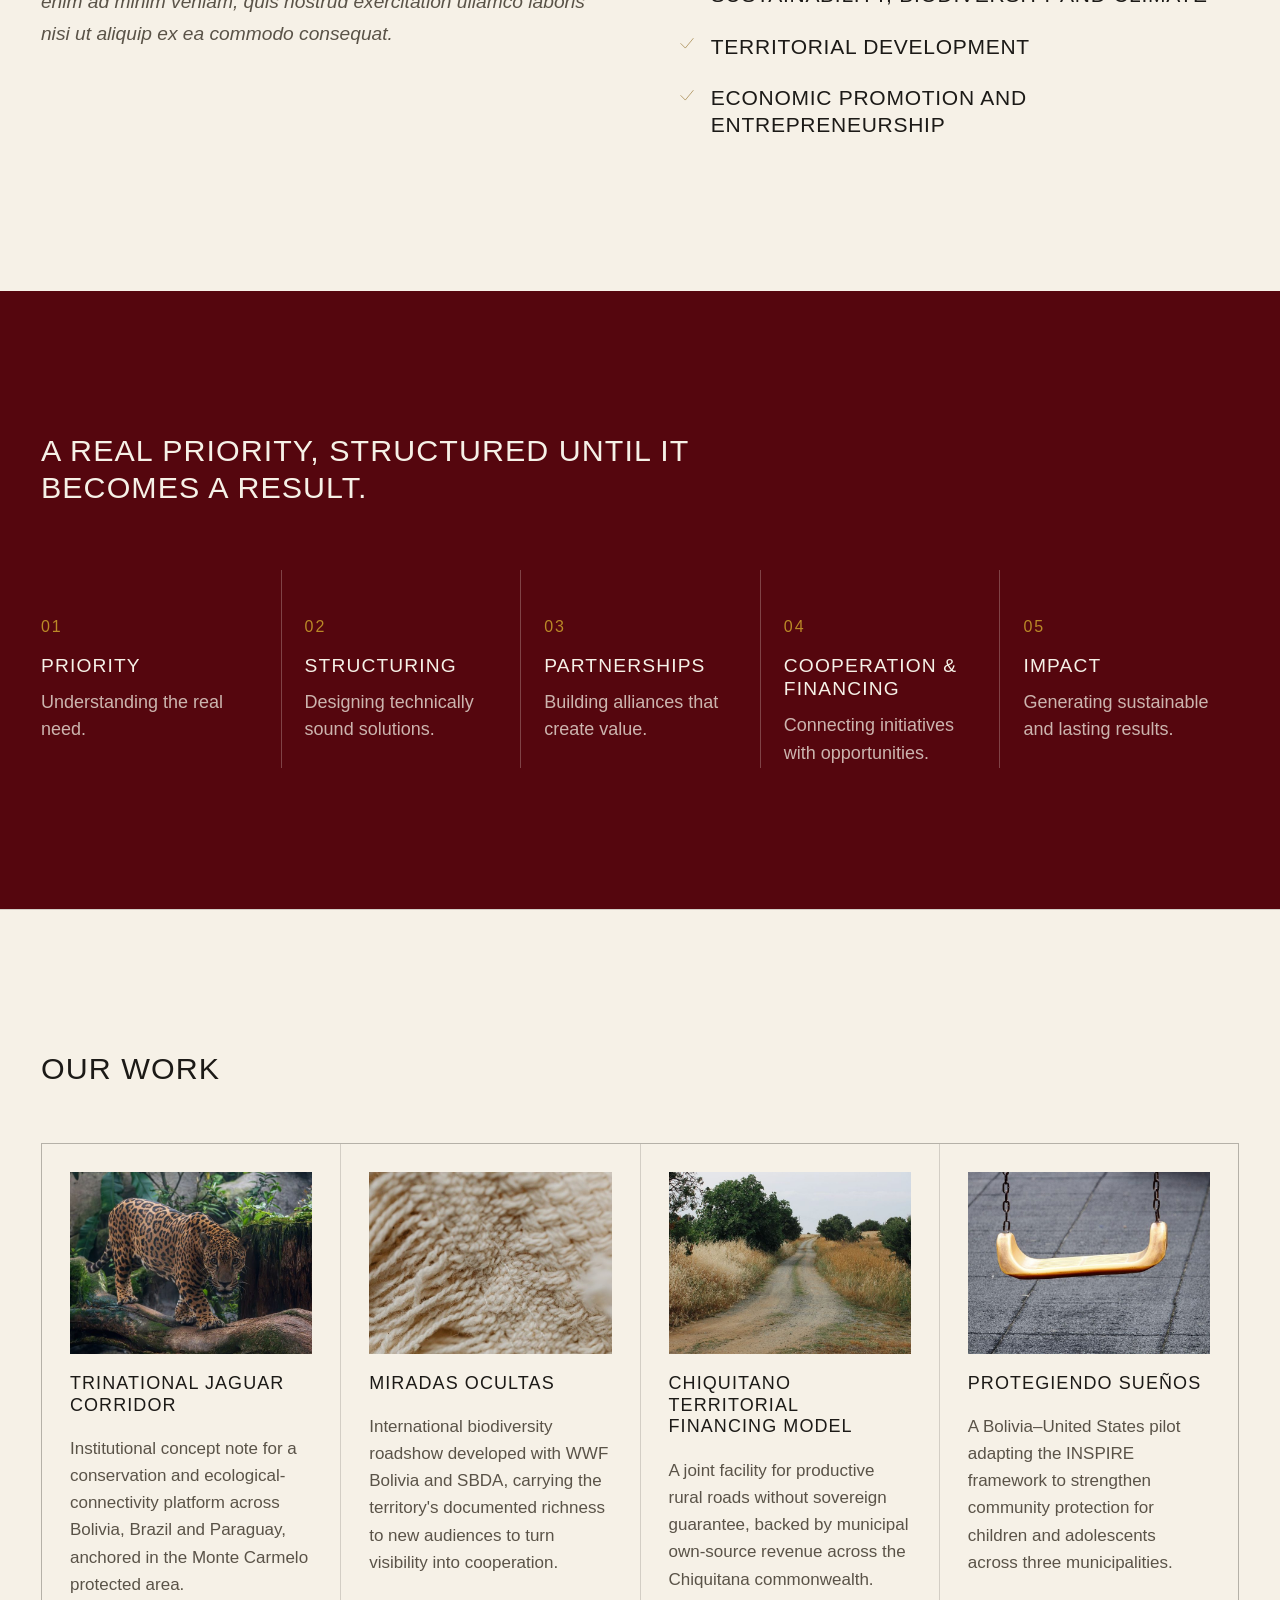
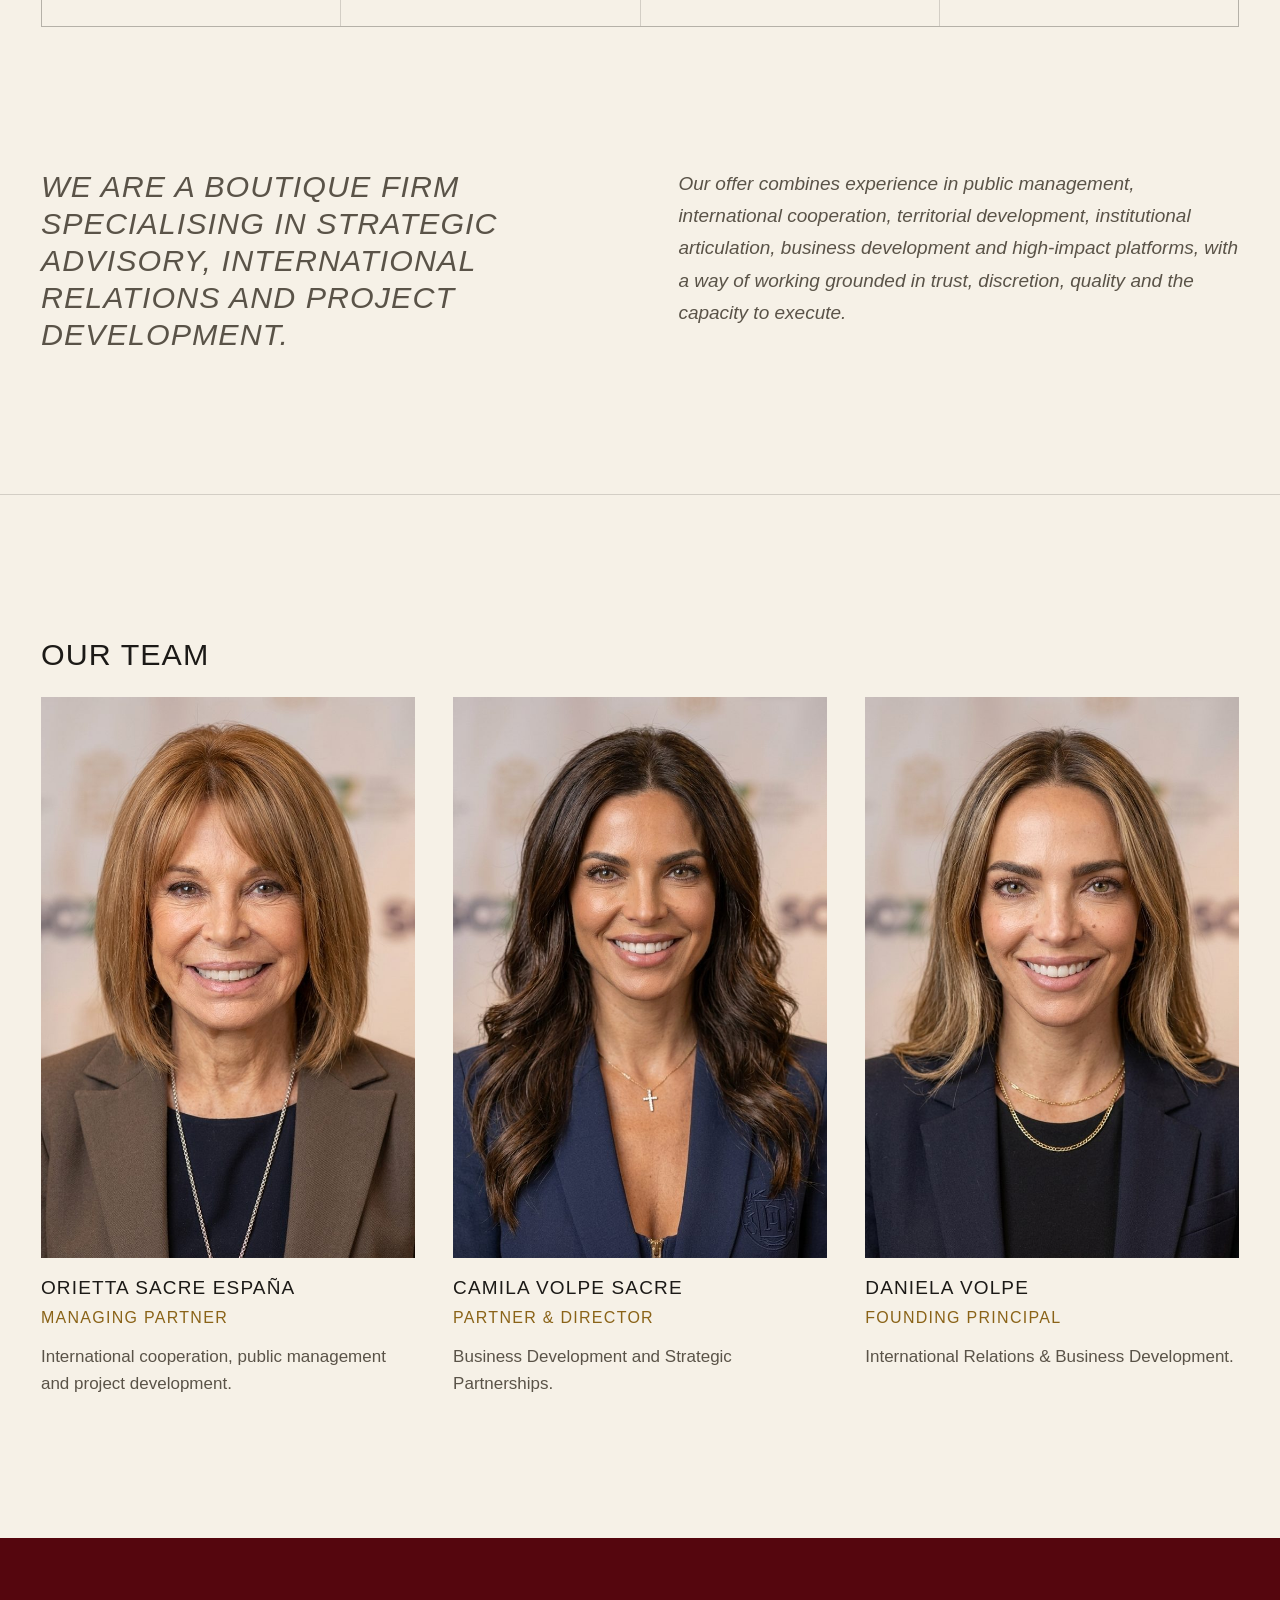
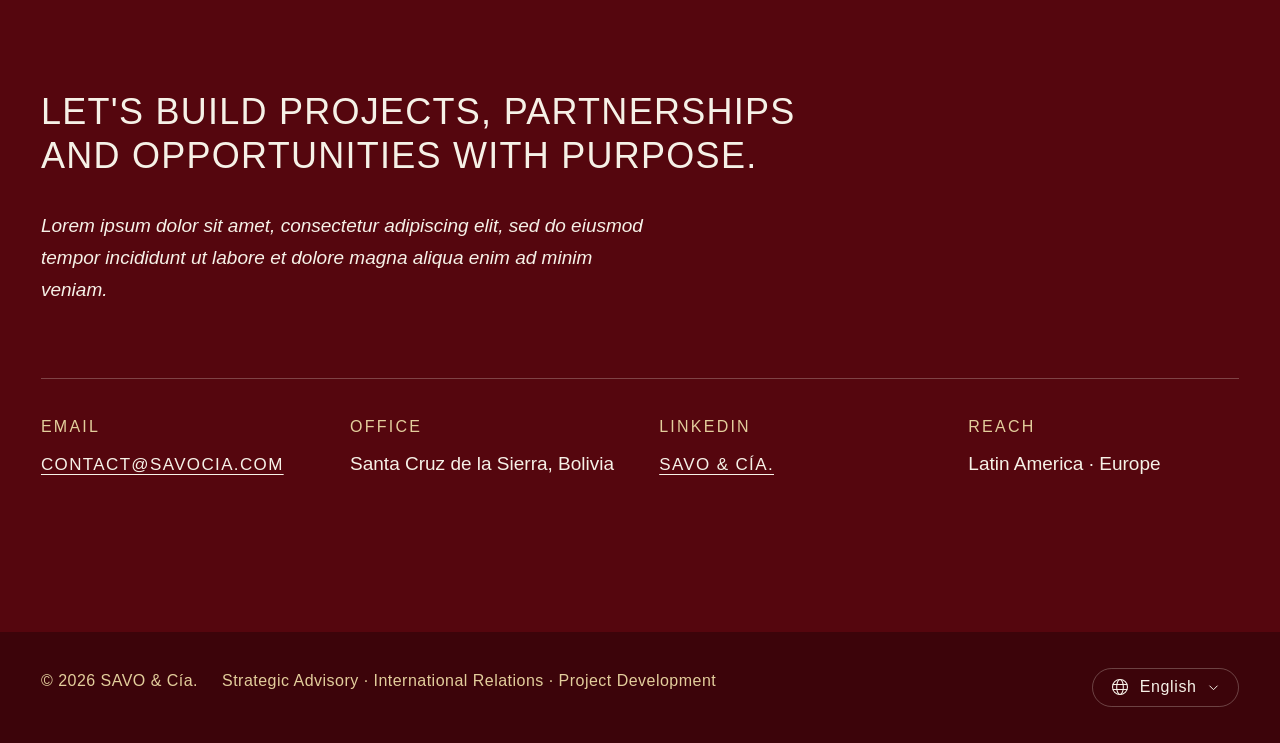
==== commit 1c688ad1: "Add a language select to the footer and the menu Pill with globe, current language and caret, openin" ====
--- a/en/index.html
+++ b/en/index.html
@@ -23,6 +23,14 @@
 </head>
 <body>
 <svg width="0" height="0" style="position:absolute" aria-hidden="true" focusable="false">
+  <symbol id="ic-globe" viewBox="0 0 24 24">
+    <circle cx="12" cy="12" r="9" fill="none" stroke="currentColor" stroke-width="1.3"/>
+    <ellipse cx="12" cy="12" rx="4" ry="9" fill="none" stroke="currentColor" stroke-width="1.3"/>
+    <path d="M3.3 9h17.4M3.3 15h17.4" fill="none" stroke="currentColor" stroke-width="1.3"/>
+  </symbol>
+  <symbol id="ic-caret" viewBox="0 0 24 24">
+    <path d="M6 9.5 12 15.5 18 9.5" fill="none" stroke="currentColor" stroke-width="1.6" stroke-linecap="round" stroke-linejoin="round"/>
+  </symbol>
   <symbol id="ic-public" viewBox="0 0 32 32">
     <path d="M3 12 L16 4 L29 12" fill="none" stroke="currentColor" stroke-linejoin="round"/>
     <path d="M6 12 V24 M12 12 V24 M20 12 V24 M26 12 V24" fill="none" stroke="currentColor"/>
@@ -75,7 +83,17 @@
         <a href="#team">Team</a>
         <a href="#contact">Contact</a>
       </nav>
-      <a class="lang" href="../es/" data-lang-switch="es" aria-label="Cambiar a español"><b>EN</b> <span>/ ES</span></a>
+      <div class="lang-select">
+      <button class="lang-btn" type="button" aria-expanded="false" aria-haspopup="listbox" aria-label="Language">
+        <svg class="lang-globe" aria-hidden="true"><use href="#ic-globe"></use></svg>
+        <span>English</span>
+        <svg class="lang-caret" aria-hidden="true"><use href="#ic-caret"></use></svg>
+      </button>
+      <ul class="lang-menu" role="listbox" hidden>
+        <li><a href="../es/" data-lang-switch="es">Español</a></li>
+        <li><a href="./" data-lang-switch="en" aria-current="true">English</a></li>
+      </ul>
+    </div>
   </div>
 </div>
 
@@ -297,6 +315,17 @@
   <div class="wrap">
     <p>© 2026 SAVO &amp; Cía.</p>
     <p>Strategic Advisory · International Relations · Project Development</p>
+    <div class="lang-select">
+      <button class="lang-btn" type="button" aria-expanded="false" aria-haspopup="listbox" aria-label="Language">
+        <svg class="lang-globe" aria-hidden="true"><use href="#ic-globe"></use></svg>
+        <span>English</span>
+        <svg class="lang-caret" aria-hidden="true"><use href="#ic-caret"></use></svg>
+      </button>
+      <ul class="lang-menu" role="listbox" hidden>
+        <li><a href="../es/" data-lang-switch="es">Español</a></li>
+        <li><a href="./" data-lang-switch="en" aria-current="true">English</a></li>
+      </ul>
+    </div>
   </div>
 </footer>
 
--- a/assets/css/savo.css
+++ b/assets/css/savo.css
@@ -14,6 +14,12 @@
   --rule-gold: rgba(186, 137, 39, 0.42);
   --rule-cream: rgba(246, 241, 231, 0.26);
 
+  /* type scale: nothing renders below --t-1 (16px) */
+  --t-1: 1rem;        /* 16 - labels, numerals, buttons, footer */
+  --t-2: 1.0625rem;   /* 17 - card body, bios */
+  --t-3: 1.125rem;    /* 18 - card titles, prose */
+  --t-4: 1.1875rem;   /* 19 - matches body */
+
   --ui: "Zen Kaku Gothic New", "Helvetica Neue", Arial, sans-serif;
   --display: "Zen Kaku Gothic New", "Helvetica Neue", Arial, sans-serif;
 
@@ -60,6 +66,7 @@
   margin: 0;
   /* Zen Kaku Gothic New ships 300 as its lightest cut; 200 does not exist */
   font-weight: 300;
+  overflow-wrap: break-word;
   text-transform: uppercase;
   line-height: 1.22;
   letter-spacing: 0.035em;
@@ -76,7 +83,7 @@
 
 .label {
   font-family: var(--ui);
-  font-size: 0.75rem;
+  font-size: var(--t-1);
   font-weight: 400;
   letter-spacing: var(--caps);
   text-transform: uppercase;
@@ -102,7 +109,7 @@
   color: var(--cream);
   padding: 0.75rem 1.25rem;
   font-family: var(--ui);
-  font-size: 0.875rem;
+  font-size: var(--t-3);
   z-index: 10;
 }
 .skip:focus { left: 1rem; top: 1rem; }
@@ -111,7 +118,7 @@
   background: var(--gold-pale);
   color: var(--burgundy);
   font-family: var(--ui);
-  font-size: 0.8125rem;
+  font-size: var(--t-2);
   line-height: 1.5;
   padding-block: 0.8rem;
   border-bottom: 1px solid var(--gold-deep);
@@ -156,7 +163,7 @@
   display: block;
   margin-top: clamp(1.5rem, 3vw, 2.25rem);
   color: var(--gold-pale);
-  font-size: clamp(0.75rem, 1vw, 0.8125rem);
+  font-size: clamp(var(--t-1), 1.2vw, var(--t-2));
   letter-spacing: 0.14em;
   line-height: 1.7;
   max-width: 58rem;
@@ -176,7 +183,7 @@
 
 .lang {
   font-family: var(--ui);
-  font-size: 0.75rem;
+  font-size: var(--t-1);
   letter-spacing: var(--caps);
   text-transform: uppercase;
   display: inline-flex;
@@ -187,7 +194,6 @@
   text-decoration: none;
   color: var(--gold-pale);
 }
-.lang b { font-weight: 500; color: var(--cream); }
 .lang:hover { border-color: var(--gold); }
 
 .claim {
@@ -203,7 +209,7 @@
 .refusal {
   margin-top: clamp(1rem, 2vw, 1.5rem);
   font-family: var(--ui);
-  font-size: clamp(0.9375rem, 1.3vw, 1.0625rem);
+  font-size: clamp(var(--t-4), 1.6vw, 1.3125rem);
   line-height: 1.6;
   max-width: 30em;
   color: var(--cream);
@@ -224,7 +230,7 @@
   display: inline-block;
   margin-top: clamp(2.25rem, 4vw, 3rem);
   font-family: var(--ui);
-  font-size: 0.8125rem;
+  font-size: var(--t-2);
   font-weight: 500;
   letter-spacing: var(--caps);
   text-transform: uppercase;
@@ -259,7 +265,7 @@
 
 .menu-word {
   font-family: var(--ui);
-  font-size: 0.75rem;
+  font-size: var(--t-1);
   font-weight: 500;
   letter-spacing: 0.14em;
   text-transform: uppercase;
@@ -344,16 +350,7 @@
 
 .menu-nav a:hover, .menu-nav a:focus-visible { color: var(--gold-pale); }
 
-.menu-inner .lang {
-  margin-top: clamp(1.5rem, 3.5vw, 2.5rem);
-  align-self: flex-start;
-  font-family: var(--ui);
-  font-size: 0.8125rem;
-  letter-spacing: 0.14em;
-  text-transform: uppercase;
-  color: var(--cream);
-  text-decoration: none;
-}
+.menu-inner .lang-select { margin-top: clamp(1.5rem, 3.5vw, 2.5rem); align-self: flex-start; }
 
 body.menu-open { overflow: hidden; }
 
@@ -416,12 +413,12 @@
   margin-bottom: clamp(1.75rem, 3.5vw, 3rem);
 }
 
-.sector h3 { font-size: 0.8125rem; letter-spacing: 0.08em; }
+.sector h3 { font-size: var(--t-2); letter-spacing: 0.08em; }
 
 .sector p {
   margin-top: 0.8rem;
   font-family: var(--ui);
-  font-size: 0.8125rem;
+  font-size: var(--t-2);
   line-height: 1.6;
   color: var(--ink-soft);
 }
@@ -462,7 +459,7 @@
 .prose {
   margin-top: clamp(1rem, 2vw, 1.4rem);
   font-family: var(--ui);
-  font-size: 0.9375rem;
+  font-size: var(--t-4);
   line-height: 1.7;
   color: var(--ink-soft);
 }
@@ -495,7 +492,7 @@
   align-items: flex-start;
   gap: clamp(0.6rem, 1.2vw, 0.9rem);
   padding-block: clamp(0.5rem, 1vw, 0.75rem);
-  font-size: clamp(0.875rem, 1.4vw, 1.0625rem);
+  font-size: clamp(var(--t-3), 1.7vw, 1.3125rem);
   font-weight: 300;
   letter-spacing: 0.035em;
   text-transform: uppercase;
@@ -517,21 +514,22 @@
 .station .n {
   font-family: var(--ui);
   font-variant-numeric: tabular-nums;
-  font-size: 0.75rem;
+  font-size: var(--t-1);
   font-weight: 400;
   letter-spacing: 0.12em;
   color: var(--gold-deep);
 }
 
 .station h3 {
+  hyphens: auto;
   margin-top: 0.9rem;
-  font-size: clamp(0.9375rem, 1.15vw, 1.0625rem);
+  font-size: clamp(var(--t-4), 1.5vw, 1.3125rem);
 }
 
 .station p {
   margin-top: 0.7rem;
   font-family: var(--ui);
-  font-size: 0.875rem;
+  font-size: var(--t-3);
   line-height: 1.55;
   color: var(--ink-soft);
 }
@@ -575,11 +573,11 @@
   background: var(--cream-deep);
 }
 
-.slot h3 { font-size: 0.875rem; font-weight: 400; }
+.slot h3 { font-size: var(--t-3); font-weight: 400; }
 
 .slot p {
   font-family: var(--ui);
-  font-size: 0.8125rem;
+  font-size: var(--t-2);
   line-height: 1.6;
   color: var(--ink-soft);
 }
@@ -601,11 +599,11 @@
   background: var(--cream-deep);
 }
 
-.person h3 { margin-top: clamp(0.9rem, 1.6vw, 1.15rem); font-size: 0.9375rem; font-weight: 400; }
+.person h3 { margin-top: clamp(0.9rem, 1.6vw, 1.15rem); font-size: var(--t-4); font-weight: 400; }
 
 .person .role {
   font-family: var(--ui);
-  font-size: 0.75rem;
+  font-size: var(--t-1);
   letter-spacing: 0.08em;
   text-transform: uppercase;
   color: var(--gold-deep);
@@ -615,7 +613,7 @@
 
 .person p {
   font-family: var(--ui);
-  font-size: 0.8125rem;
+  font-size: var(--t-2);
   line-height: 1.6;
   color: var(--ink-soft);
   margin-top: 0.8rem;
@@ -640,22 +638,85 @@
   grid-template-columns: repeat(auto-fit, minmax(180px, 1fr));
   gap: clamp(1.5rem, 3vw, 2.5rem);
   font-family: var(--ui);
-  font-size: 0.9375rem;
+  font-size: var(--t-4);
 }
 .details .label { color: var(--gold-pale); margin-bottom: 0.6rem; }
-.details a { color: var(--cream); text-transform: uppercase; letter-spacing: 0.08em; font-size: 0.8125rem; }
+.details a { color: var(--cream); text-transform: uppercase; letter-spacing: 0.08em; font-size: var(--t-2); }
+
+.lang-select { position: relative; display: inline-block; }
+
+.lang-btn {
+  display: inline-flex;
+  align-items: center;
+  gap: 0.6rem;
+  padding: 0.55rem 1.05rem;
+  border: 1px solid var(--rule-cream);
+  border-radius: 999px;
+  background: none;
+  color: var(--cream);
+  font-family: var(--ui);
+  font-size: var(--t-1);
+  letter-spacing: 0.04em;
+  cursor: pointer;
+  transition: border-color 160ms ease-out;
+}
+
+.lang-btn:hover, .lang-btn:focus-visible { border-color: var(--gold); }
+.lang-globe { width: 20px; height: 20px; flex: none; }
+.lang-caret { width: 15px; height: 15px; flex: none; transition: transform 180ms ease-out; }
+.lang-select.is-open .lang-caret { transform: rotate(180deg); }
+
+.lang-menu {
+  position: absolute;
+  right: 0;
+  bottom: calc(100% + 0.45rem);
+  z-index: 30;
+  min-width: 100%;
+  margin: 0;
+  padding: 0.3rem;
+  list-style: none;
+  background: var(--burgundy-deep);
+  border: 1px solid var(--rule-cream);
+  border-radius: 14px;
+}
+
+.lang-menu[hidden] { display: none; }
+
+.lang-menu a {
+  display: block;
+  padding: 0.5rem 0.85rem;
+  border-radius: 10px;
+  font-family: var(--ui);
+  font-size: var(--t-1);
+  color: var(--cream);
+  text-decoration: none;
+  white-space: nowrap;
+}
+
+.lang-menu a:hover, .lang-menu a:focus-visible { background: rgba(246, 241, 231, 0.12); }
+.lang-menu a[aria-current] { color: var(--gold-pale); }
+
+footer.foot .lang-select { margin-left: auto; }
 
 footer.foot {
   background: var(--burgundy-deep);
   color: var(--gold-pale);
   padding-block: 2.25rem;
   font-family: var(--ui);
-  font-size: 0.75rem;
+  font-size: var(--t-1);
   letter-spacing: 0.03em;
 }
 footer.foot .wrap { display: flex; justify-content: space-between; gap: 1.5rem; flex-wrap: wrap; }
 
 /* ---------- narrow ---------- */
+
+/* desktop: wider measure, tighter side margins */
+@media (min-width: 1024px) {
+  :root {
+    --page: 1720px;
+    --gutter: clamp(40px, 3.2vw, 64px);
+  }
+}
 
 @media (max-width: 900px) {
   .two { grid-template-columns: minmax(0, 1fr); }
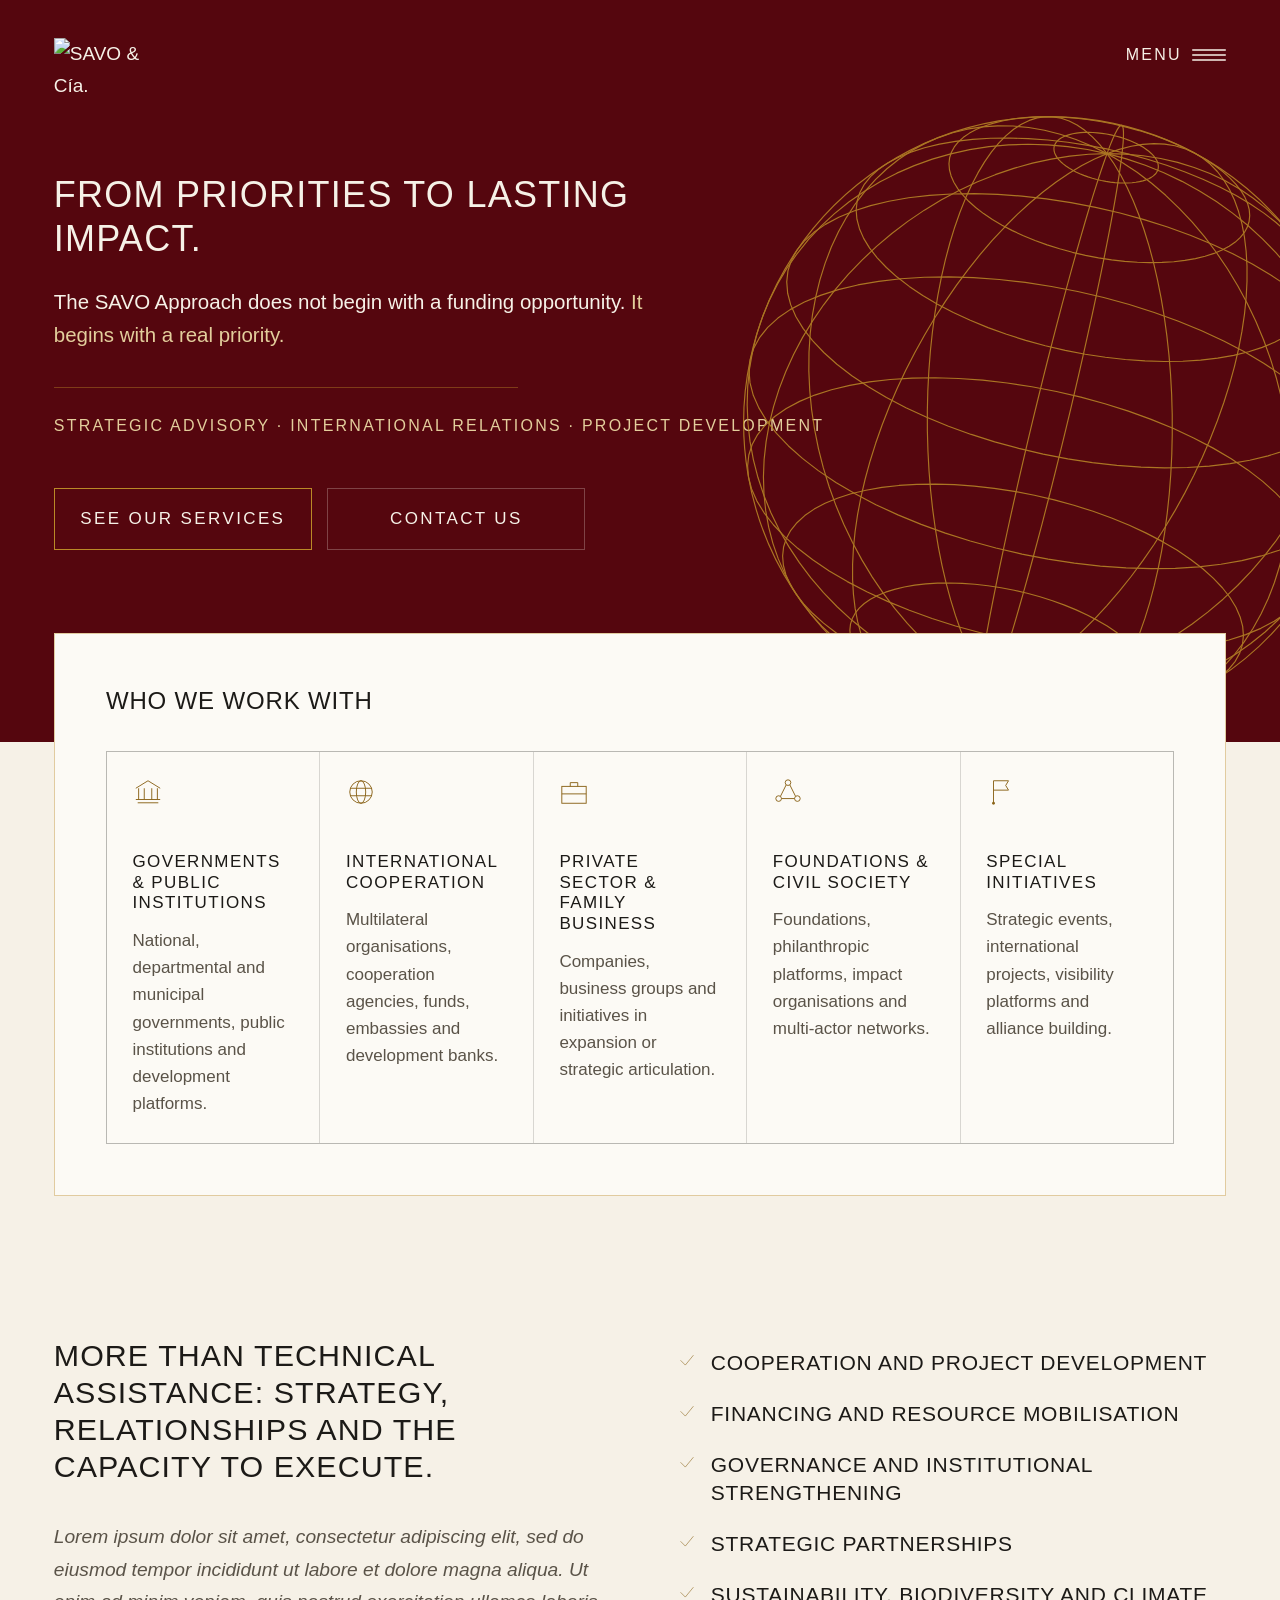
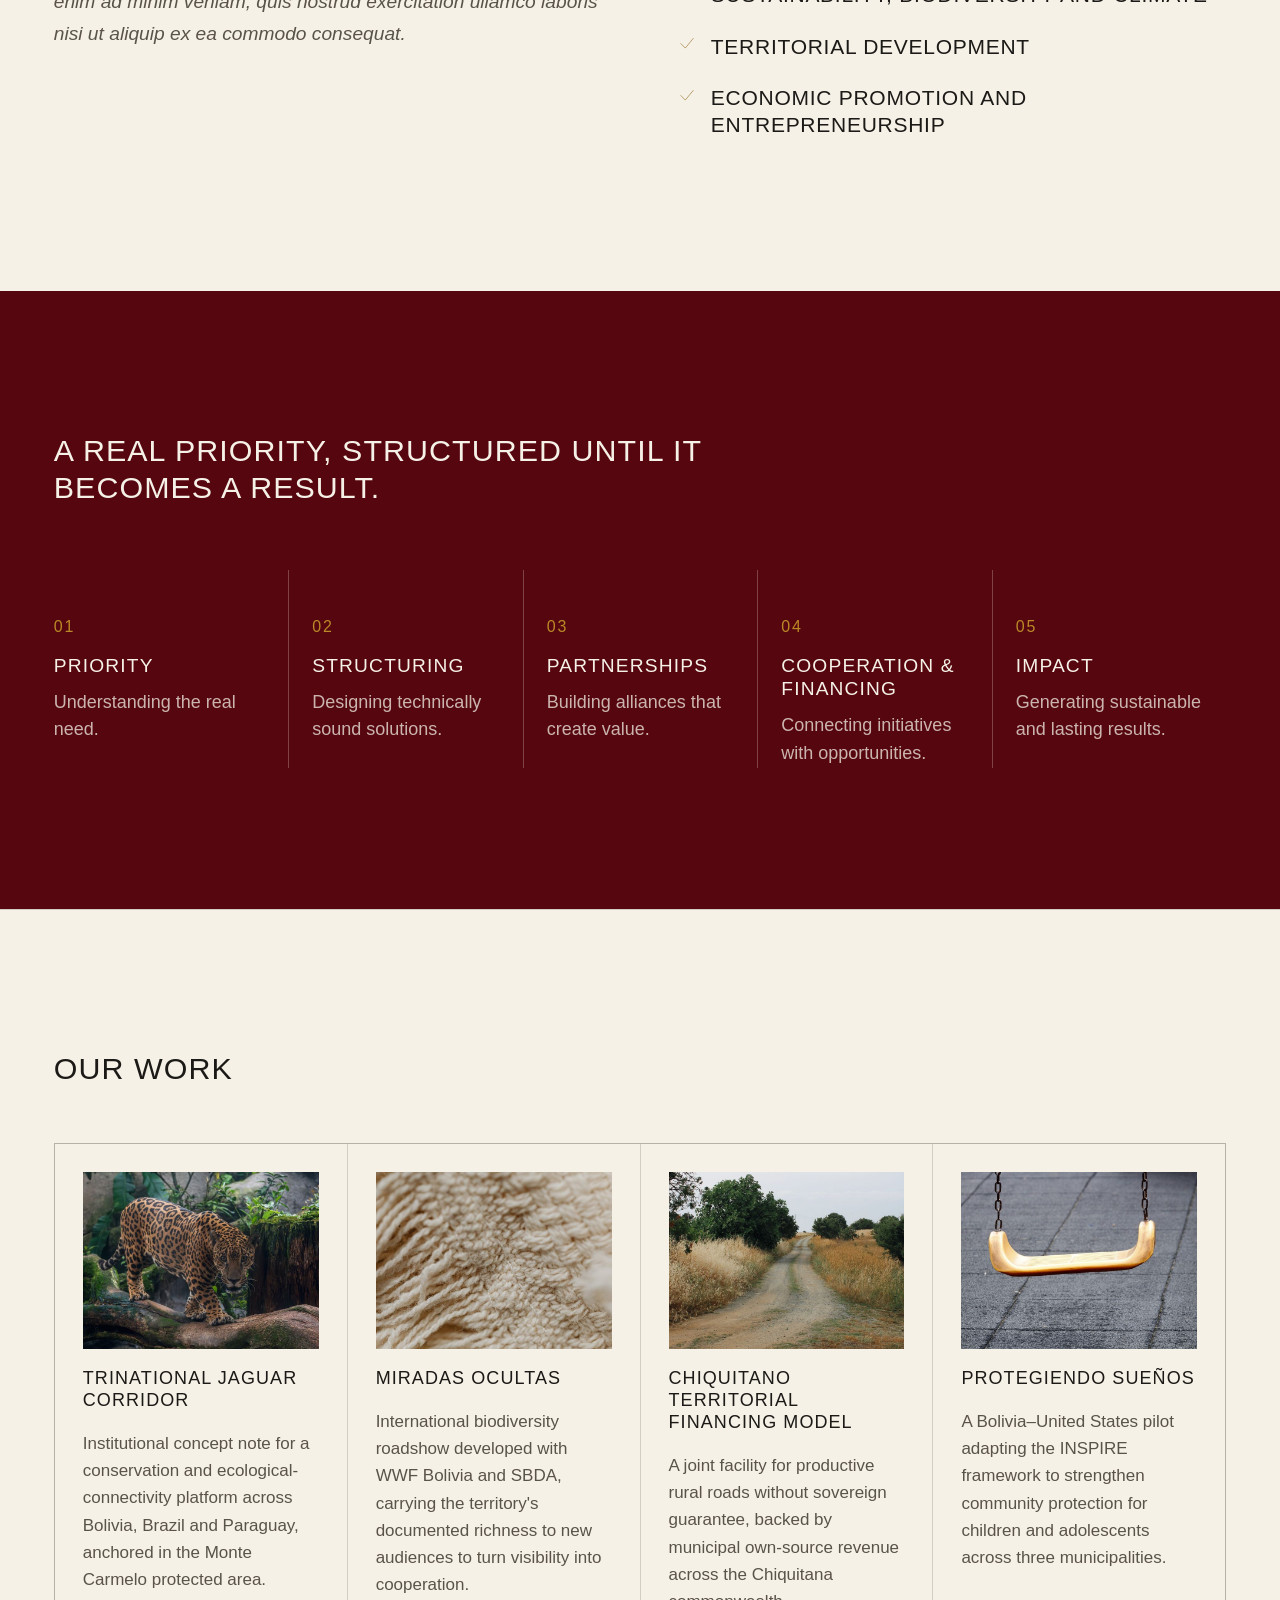
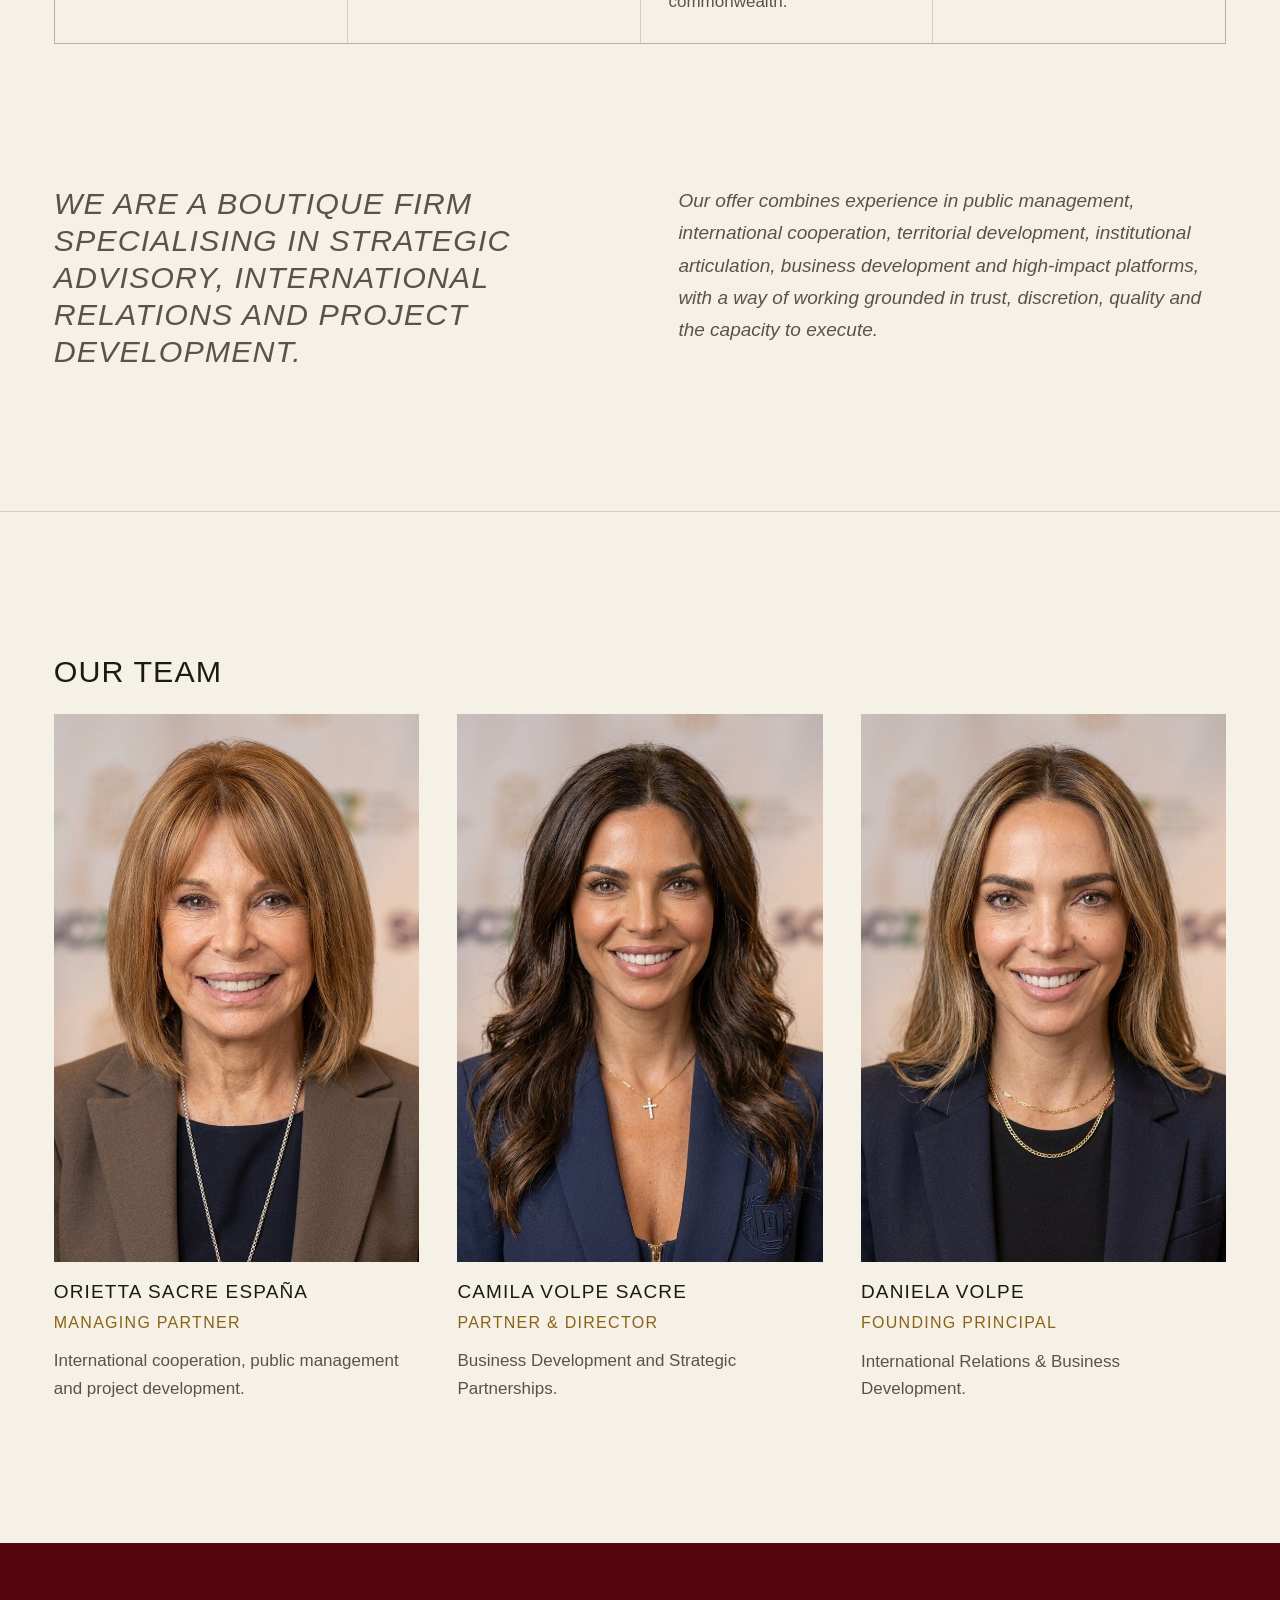
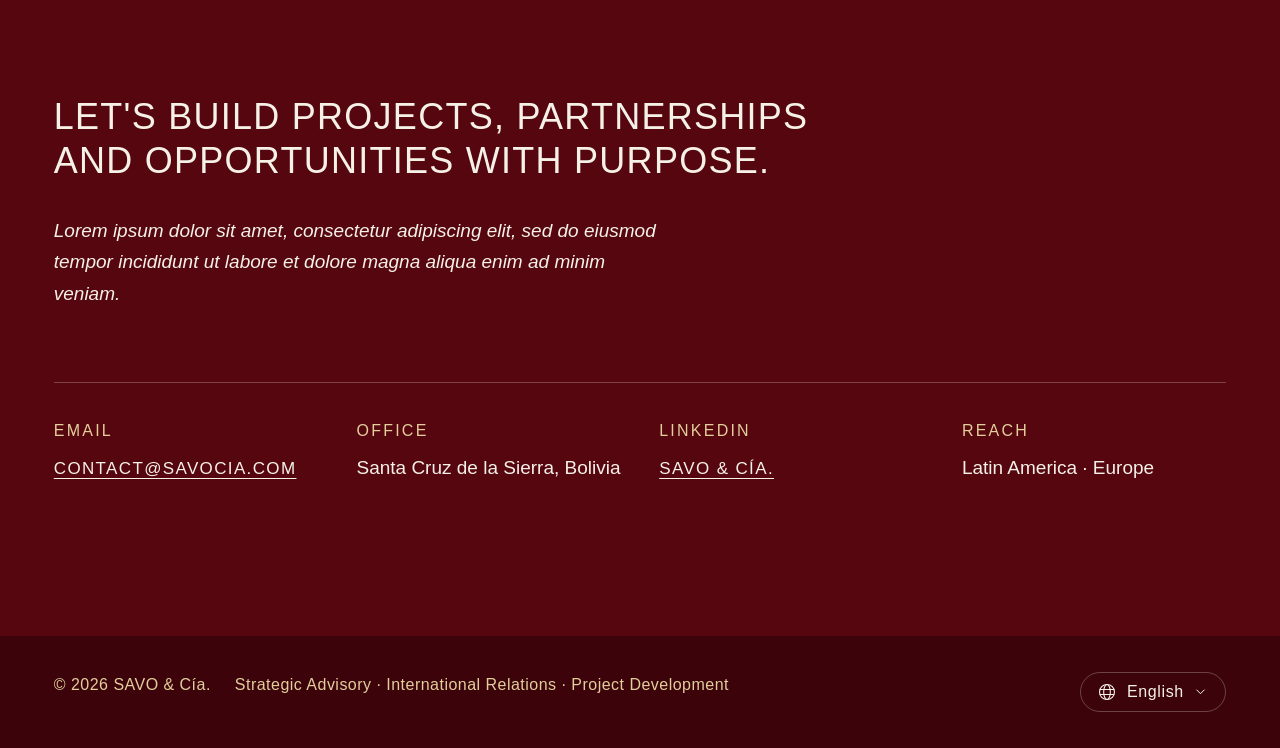
==== commit a35d69cb: "Add link-preview meta tags and per-language cover images Full Open Graph, Twitter Card and itemprop " ====
--- a/en/index.html
+++ b/en/index.html
@@ -10,11 +10,31 @@
 <link rel="alternate" hreflang="es" href="https://www.savocia.com/es/">
 <link rel="alternate" hreflang="en" href="https://www.savocia.com/en/">
 <link rel="alternate" hreflang="x-default" href="https://www.savocia.com/">
+<!-- Google / Search Engine Meta Tags -->
+<meta itemprop="name" content="SAVO &amp; Cía.">
+<meta itemprop="description" content="A Bolivian boutique strategic advisory firm. We help institutions and territories turn real development priorities into structured initiatives that attract partnerships, cooperation and financing.">
+<meta itemprop="image" content="https://giro54bo.github.io/savo-cia-web/assets/img/og-cover-en.jpg">
+
+<!-- Facebook / Open Graph Meta Tags -->
+<meta property="og:site_name" content="SAVO &amp; Cía.">
 <meta property="og:type" content="website">
 <meta property="og:locale" content="en">
+<meta property="og:url" content="https://giro54bo.github.io/savo-cia-web/en/">
 <meta property="og:title" content="SAVO &amp; Cía.">
-<meta property="og:description" content="From priorities to lasting impact. Strategic advisory, international relations and project development.">
-<meta property="og:url" content="https://www.savocia.com/en/">
+<meta property="og:description" content="A Bolivian boutique strategic advisory firm. We help institutions and territories turn real development priorities into structured initiatives that attract partnerships, cooperation and financing.">
+<meta property="og:image" content="https://giro54bo.github.io/savo-cia-web/assets/img/og-cover-en.jpg">
+<meta property="og:image:width" content="1200">
+<meta property="og:image:height" content="630">
+<meta property="og:image:alt" content="SAVO &amp; Cía. — From priorities to lasting impact">
+
+<!-- Twitter Meta Tags -->
+<meta name="twitter:card" content="summary_large_image">
+<meta property="twitter:domain" content="giro54bo.github.io">
+<meta property="twitter:url" content="https://giro54bo.github.io/savo-cia-web/en/">
+<meta name="twitter:title" content="SAVO &amp; Cía.">
+<meta name="twitter:description" content="A Bolivian boutique strategic advisory firm. We help institutions and territories turn real development priorities into structured initiatives that attract partnerships, cooperation and financing.">
+<meta name="twitter:image" content="https://giro54bo.github.io/savo-cia-web/assets/img/og-cover-en.jpg">
+<meta name="twitter:image:alt" content="SAVO &amp; Cía. — From priorities to lasting impact">
 <link rel="icon" href="../assets/brand/isotype.svg" type="image/svg+xml">
 <link rel="preconnect" href="https://fonts.googleapis.com">
 <link rel="preconnect" href="https://fonts.gstatic.com" crossorigin>
--- a/assets/css/savo.css
+++ b/assets/css/savo.css
@@ -330,7 +330,7 @@
 .menu-nav a {
   padding-block: clamp(1.1rem, 2.2vw, 1.75rem);
   border-bottom: 1px solid var(--rule-cream);
-  font-size: clamp(1.5rem, 4vw, 2.85rem);
+  font-size: clamp(1.25rem, 2.6vw, 1.9rem);
   font-weight: 300;
   line-height: 1.2;
   letter-spacing: 0.035em;
@@ -350,7 +350,16 @@
 
 .menu-nav a:hover, .menu-nav a:focus-visible { color: var(--gold-pale); }
 
+/* in the overlay the switch reads as a peer of the nav links */
 .menu-inner .lang-select { margin-top: clamp(1.5rem, 3.5vw, 2.5rem); align-self: flex-start; }
+.menu-inner .lang-btn {
+  font-size: clamp(1.25rem, 2.6vw, 1.9rem);
+  padding: 0.6rem 1.4rem;
+  gap: 0.8rem;
+}
+.menu-inner .lang-globe { width: 1.5em; height: 1.5em; }
+.menu-inner .lang-caret { width: 0.9em; height: 0.9em; }
+.menu-inner .lang-menu a { font-size: clamp(1.05rem, 1.9vw, 1.35rem); padding: 0.6rem 1rem; }
 
 body.menu-open { overflow: hidden; }
 
@@ -714,7 +723,7 @@
 @media (min-width: 1024px) {
   :root {
     --page: 1720px;
-    --gutter: clamp(40px, 3.2vw, 64px);
+    --gutter: clamp(44px, 4.2vw, 76px);
   }
 }
 
@@ -740,7 +749,7 @@
   .sectors { grid-template-columns: minmax(0, 1fr); }
   .slots { grid-template-columns: minmax(0, 1fr); }
   .hero-globe { width: 78vw; top: 4.5rem; right: -26vw; opacity: 0.32; }
-  .menu-nav a { font-size: clamp(1.5rem, 7vw, 2.25rem); }
+  .menu-nav a { font-size: clamp(1.25rem, 5.5vw, 1.75rem); }
 }
 
 @media (prefers-reduced-motion: reduce) {
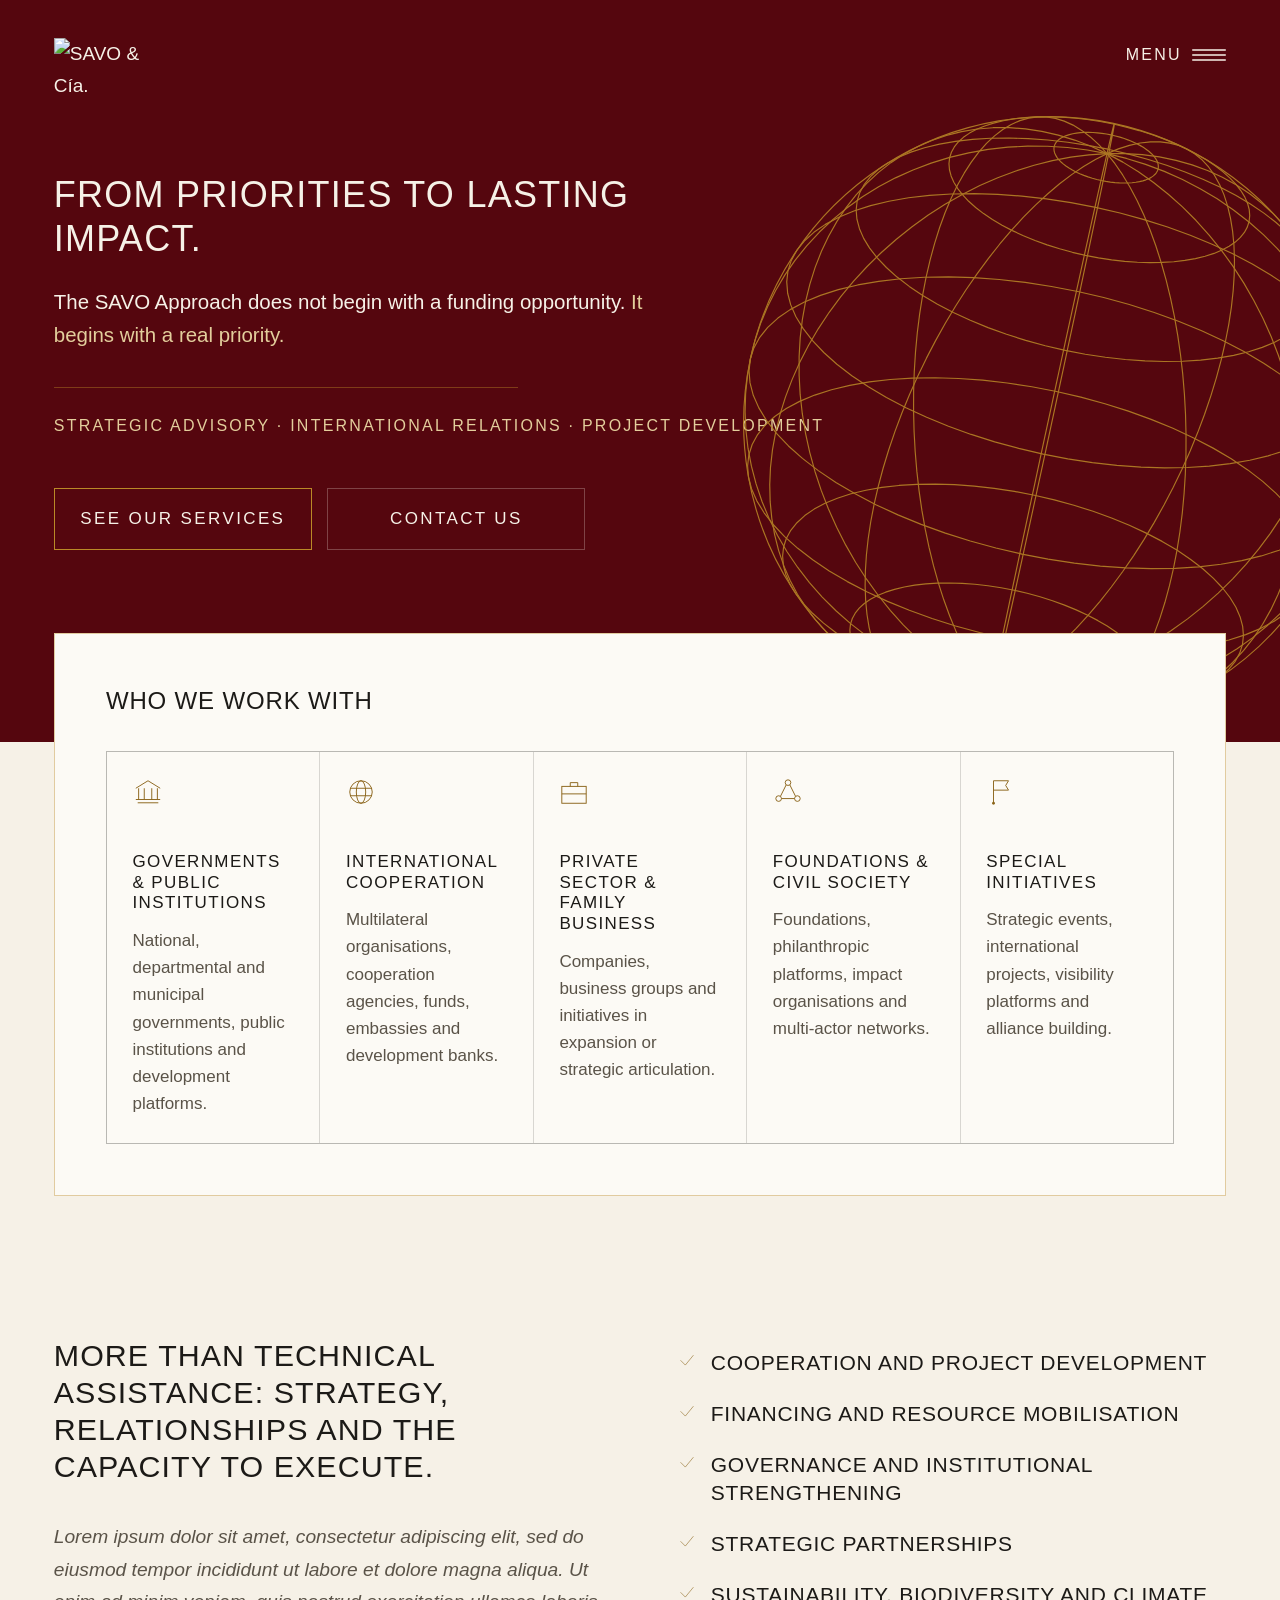
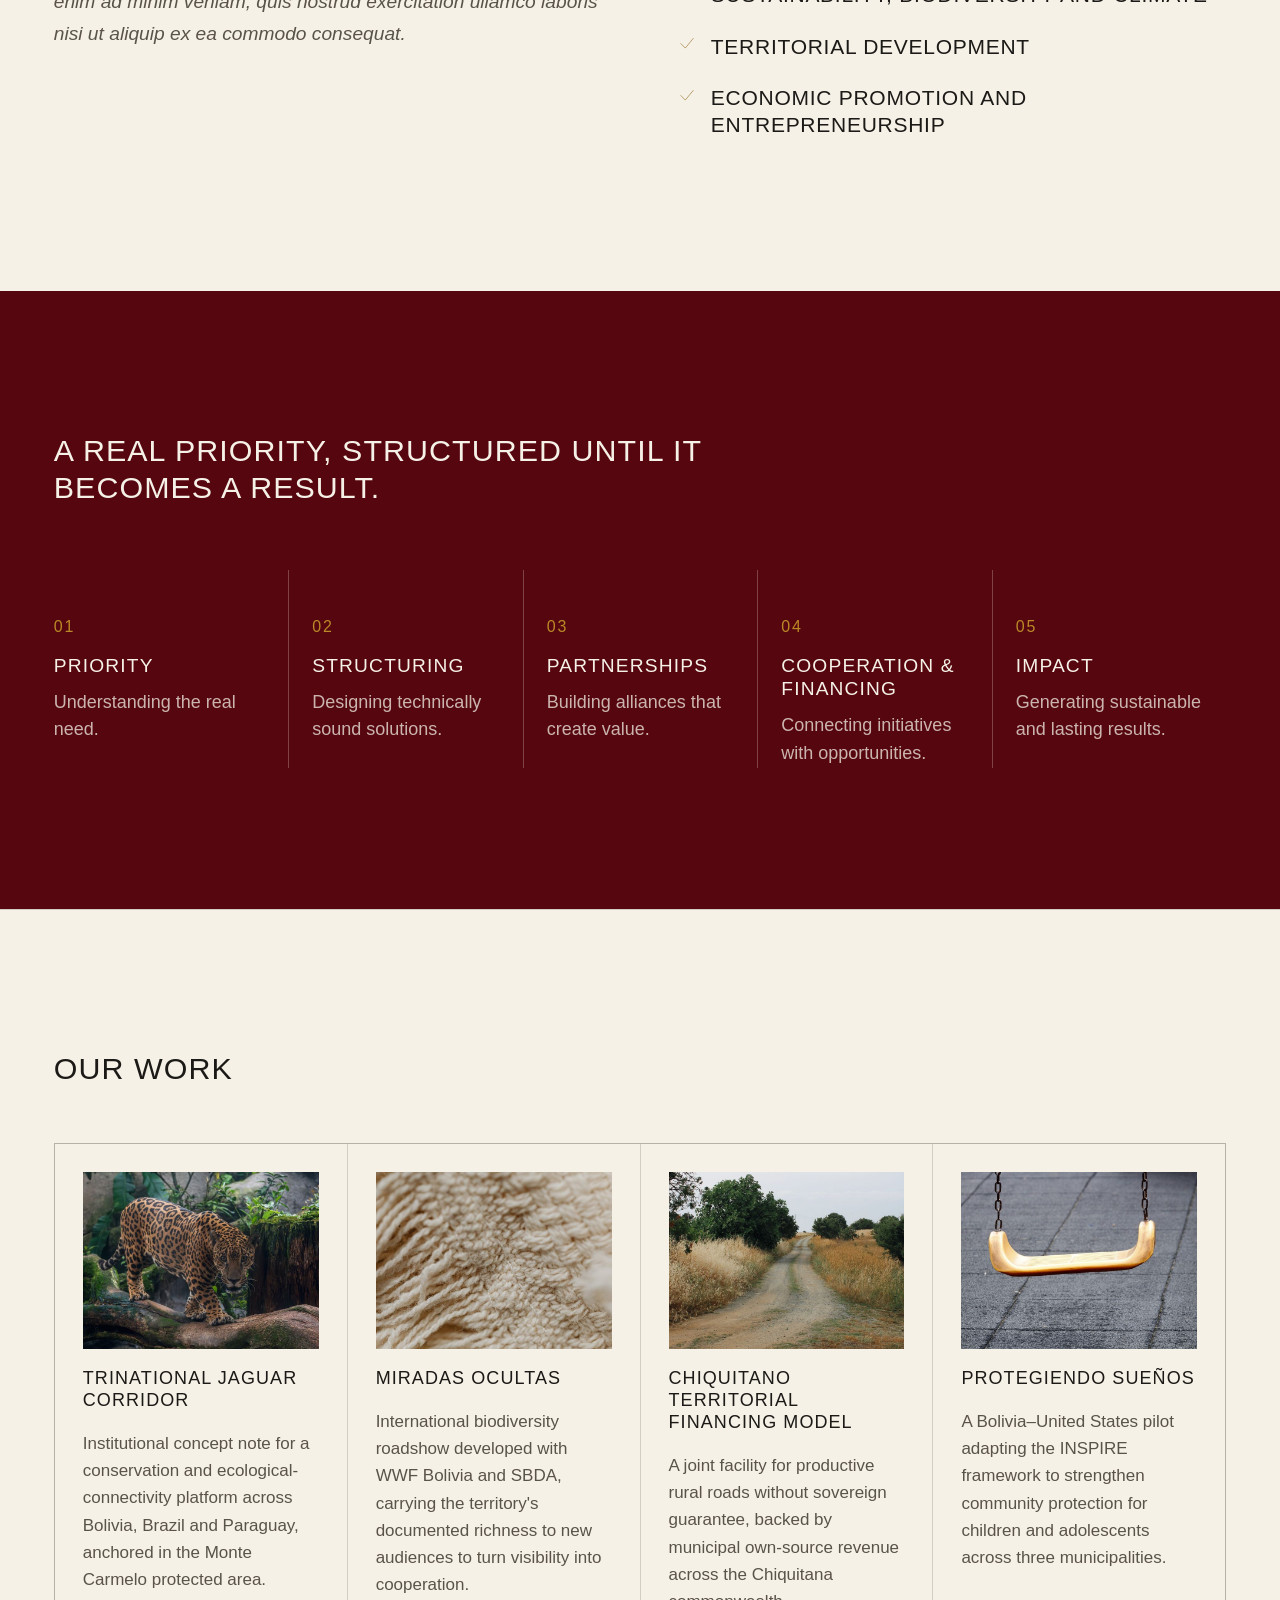
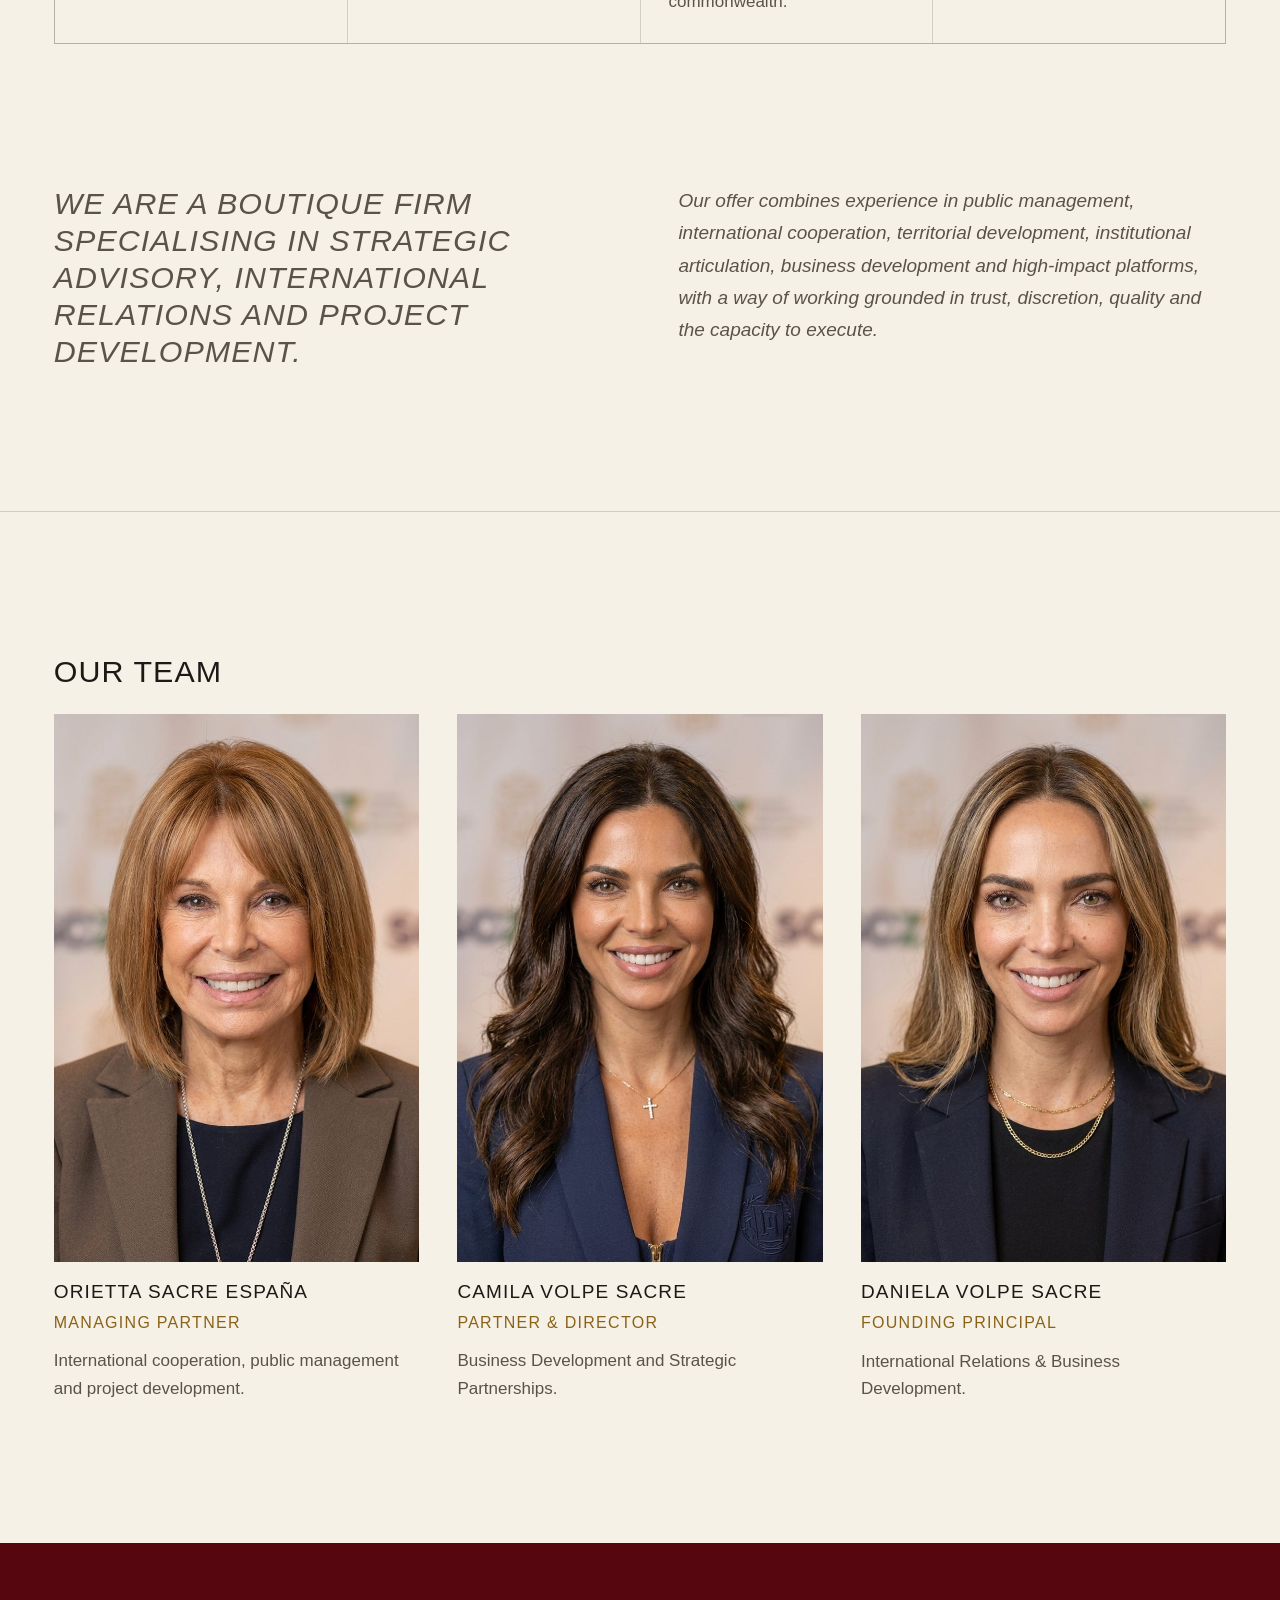
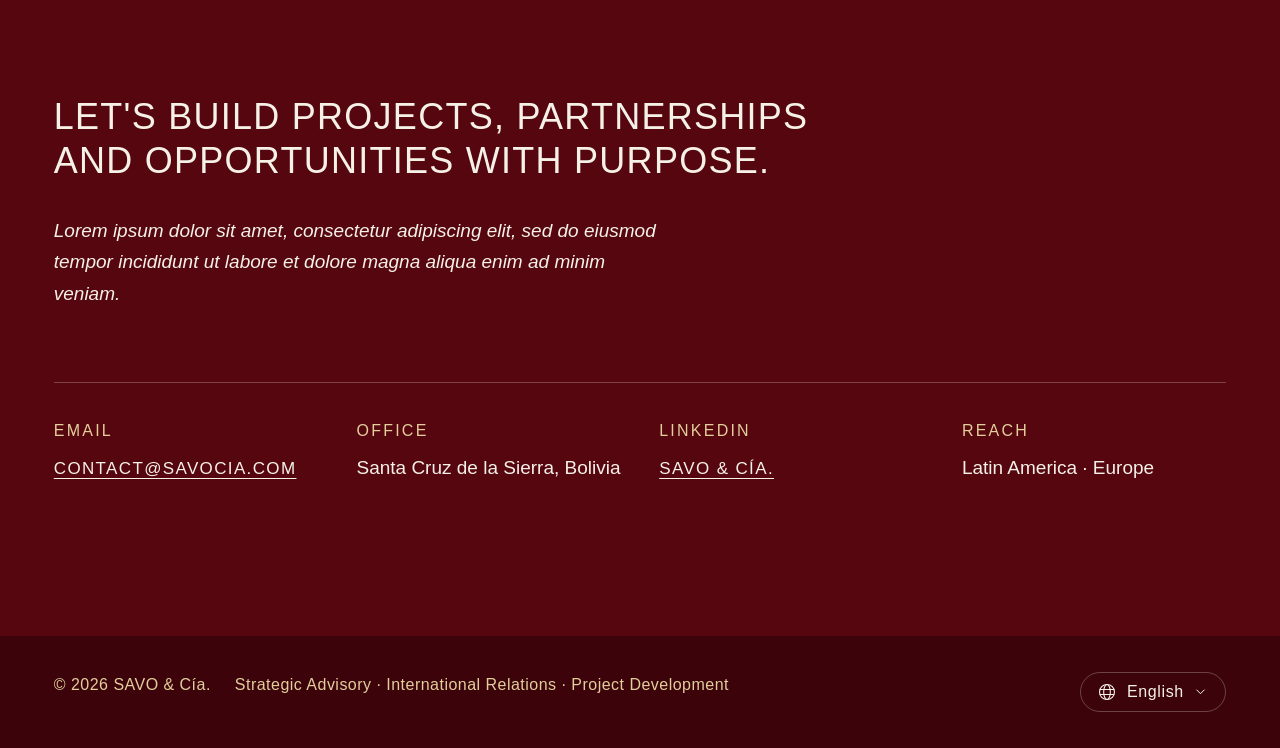
==== commit 59379dd0: "Correct Daniela Volpe Sacre's surname Co-Authored-By: Claude Opus 5 <noreply@anthropic.com>" ====
--- a/en/index.html
+++ b/en/index.html
@@ -297,8 +297,8 @@
           <p>Business Development and Strategic Partnerships.</p>
         </div>
         <div class="person">
-          <img class="portrait" src="../assets/img/team/daniela-volpe.jpg" alt="Daniela Volpe" width="700" height="1050" loading="lazy">
-          <h3>Daniela Volpe</h3>
+          <img class="portrait" src="../assets/img/team/daniela-volpe.jpg" alt="Daniela Volpe Sacre" width="700" height="1050" loading="lazy">
+          <h3>Daniela Volpe Sacre</h3>
           <p class="role">Founding Principal</p>
           <p>International Relations &amp; Business Development.</p>
         </div>
